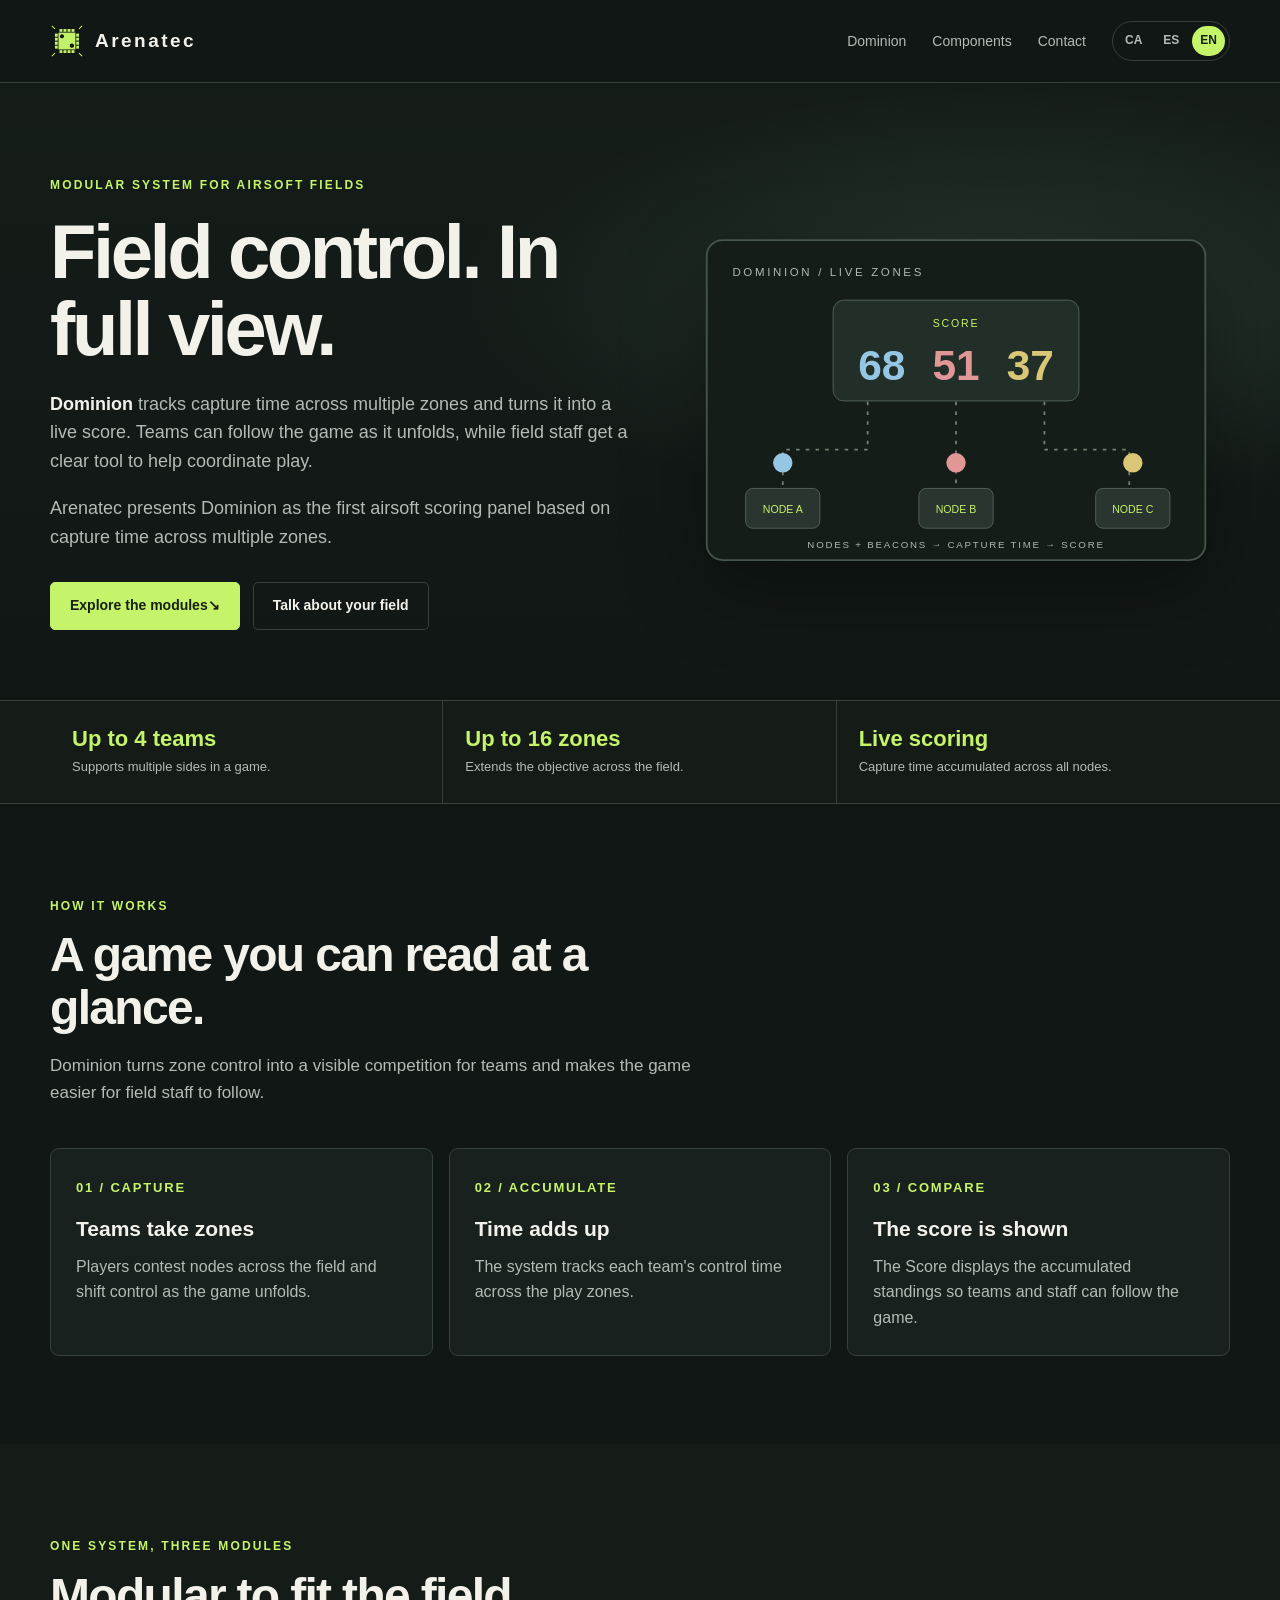
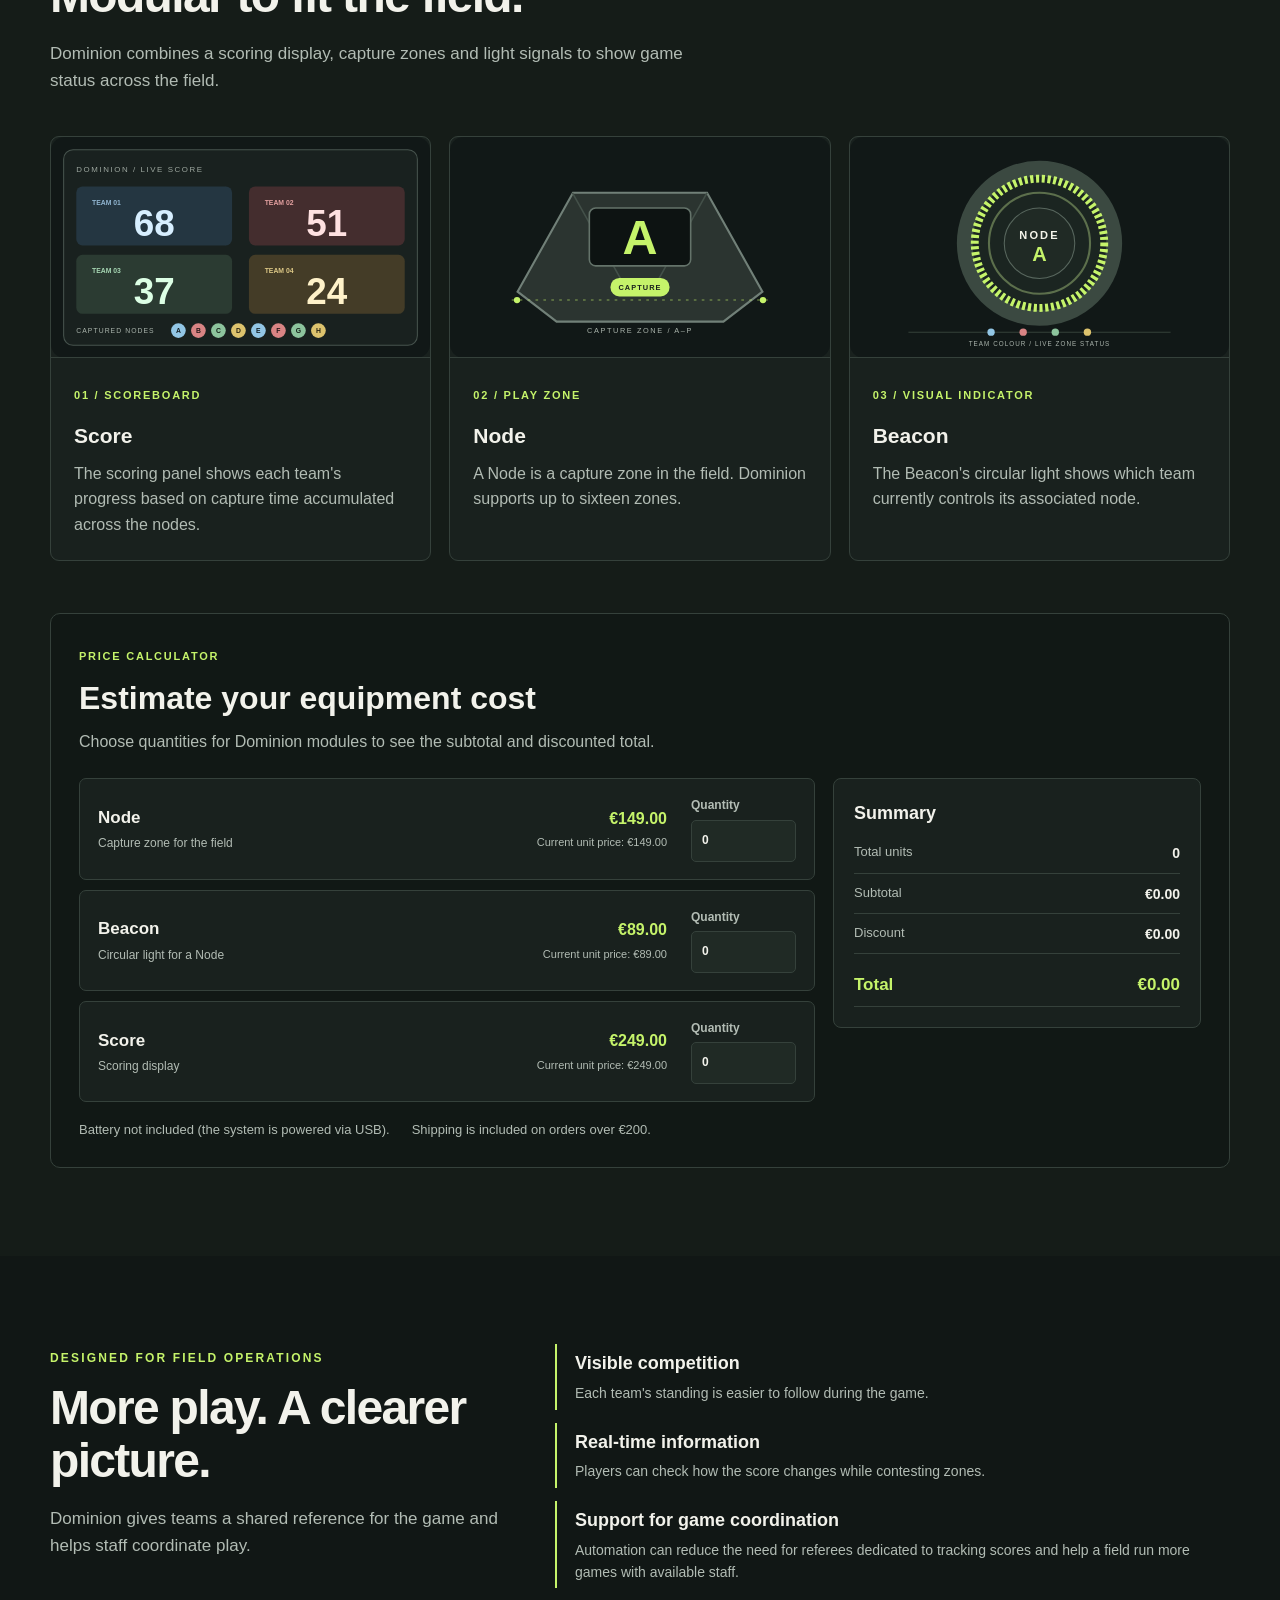
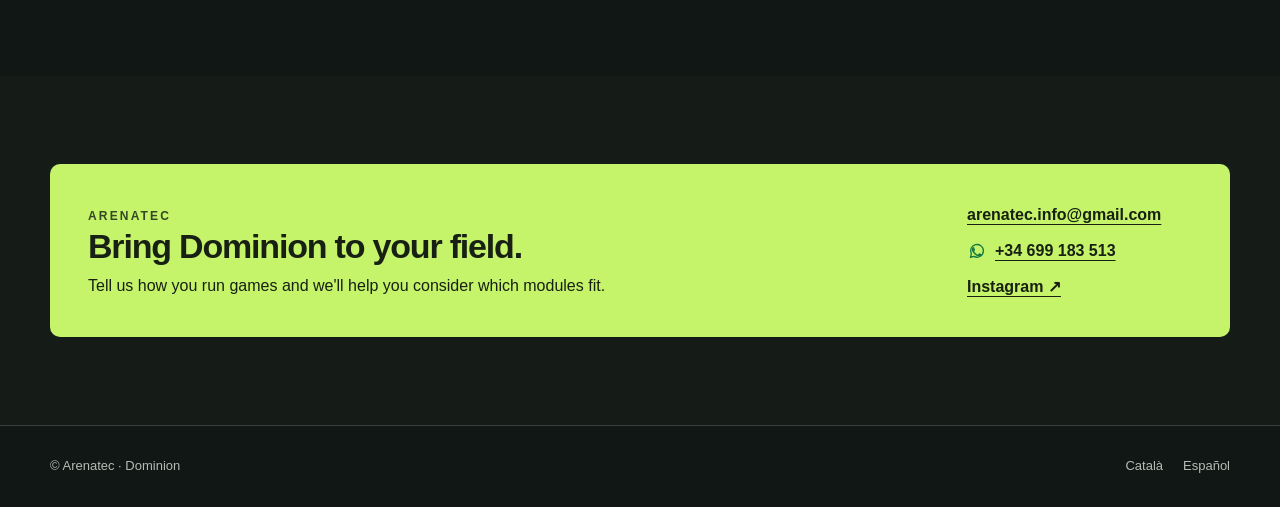
==== index.html @ c454ae2e "." ====
<!doctype html>
<html lang="es">
<head><meta charset="utf-8"><meta name="viewport" content="width=device-width,initial-scale=1"><meta name="description" content="Dominion de Arenatec: puntuación en directo para partidas de airsoft con hasta cuatro equipos y dieciséis zonas de captura."><meta name="theme-color" content="#111715"><title>Dominion — Arenatec | Puntuación para campos de airsoft</title><link rel="stylesheet" href="css/site.css"><script>(() => { const lang = (navigator.language || "es").toLowerCase(); const page = lang.startsWith("ca") ? "index.ca.html" : lang.startsWith("en") ? "index.en.html" : null; if (page) location.replace(page); })();</script><link rel="icon" type="image/png" href="assets/logos/arenatec-icon.png"><script src="js/product-calculator.js" defer></script></head>
<body><a class="skip" href="#main">Saltar al contenido</a>
<header class="site-header"><div class="wrap header-row"><a class="brand" href="index.es.html" aria-label="Arenatec, inicio"><img class="brand-logo" src="assets/logos/arenatec-icon.png" alt=""> Arenatec</a><nav class="nav" aria-label="Navegación principal"><a href="#dominion">Dominion</a><a href="#components">Componentes</a><a href="#contact">Contacto</a><div class="languages" aria-label="Elegir idioma"><a href="index.ca.html" lang="ca">CA</a><a href="index.es.html" aria-current="page" lang="es">ES</a><a href="index.en.html" lang="en">EN</a></div></nav></div></header>
<main id="main">
<section class="hero" id="dominion"><div class="wrap hero-grid"><div><span class="eyebrow">Sistema modular para campos de airsoft</span><h1>El control del campo. A la vista de todos.</h1><p><strong>Dominion</strong> contabiliza el tiempo de captura de varias zonas y lo convierte en una puntuación en directo. Los equipos ven cómo evoluciona la partida mientras el personal del campo dispone de una herramienta clara para coordinarla.</p><p class="body-copy">Arenatec presenta Dominion como el primer panel de puntuación para airsoft basado en el tiempo de captura de distintas zonas.</p><div class="actions"><a class="button primary" href="#components">Descubre los módulos <span aria-hidden="true">↘</span></a><a class="button secondary" href="#contact">Hablemos de tu campo</a></div></div>
<svg class="hero-art" viewBox="0 0 620 430" role="img" aria-labelledby="hero-title hero-desc" xmlns="http://www.w3.org/2000/svg"><title id="hero-title">Esquema de Dominion</title><desc id="hero-desc">Un panel Score conectado a varias zonas de captura Node y a sus indicadores Beacon.</desc><rect x="28" y="34" width="564" height="362" rx="18" fill="#151d19" stroke="#46564c" stroke-width="2"/><text x="57" y="75" fill="#aeb9b0" font-family="Arial" font-size="13" letter-spacing="3">DOMINION / ZONAS EN JUEGO</text><rect x="171" y="102" width="278" height="114" rx="12" fill="#222e28" stroke="#58685d"/><text x="310" y="132" fill="#c5f36a" font-family="Arial" font-size="12" text-anchor="middle" letter-spacing="2">SCORE</text><g font-family="Arial" font-weight="700" text-anchor="middle"><text x="226" y="192" fill="#95c7e5" font-size="48">68</text><text x="310" y="192" fill="#e29797" font-size="48">51</text><text x="394" y="192" fill="#d9c676" font-size="48">37</text></g><g stroke="#72816f" stroke-width="2" stroke-dasharray="4 7" fill="none"><path d="M210 217v54m0 0H114v44M310 217v98m100-98v54m0 0h96v44"/></g><g><rect x="72" y="315" width="84" height="45" rx="8" fill="#29352e" stroke="#57665a"/><text x="114" y="343" fill="#c5f36a" font-family="Arial" font-size="12" text-anchor="middle">NODE A</text><rect x="268" y="315" width="84" height="45" rx="8" fill="#29352e" stroke="#57665a"/><text x="310" y="343" fill="#c5f36a" font-family="Arial" font-size="12" text-anchor="middle">NODE B</text><rect x="468" y="315" width="84" height="45" rx="8" fill="#29352e" stroke="#57665a"/><text x="510" y="343" fill="#c5f36a" font-family="Arial" font-size="12" text-anchor="middle">NODE C</text><circle cx="114" cy="286" r="11" fill="#95c7e5"/><circle cx="310" cy="286" r="11" fill="#e29797"/><circle cx="510" cy="286" r="11" fill="#d9c676"/></g><text x="310" y="382" fill="#aeb9b0" font-family="Arial" font-size="11" text-anchor="middle" letter-spacing="2">NODES + BEACONS → TIEMPO DE CAPTURA → SCORE</text></svg></div></section>
<section class="proof" aria-label="Capacidad del sistema"><div class="wrap proof-grid"><div class="proof-item"><strong>Hasta 4 equipos</strong><span>Admite distintos bandos en una partida.</span></div><div class="proof-item"><strong>Hasta 16 zonas</strong><span>Amplía el objetivo a varios puntos del campo.</span></div><div class="proof-item"><strong>Puntuación en directo</strong><span>Tiempo de captura acumulado entre todos los nodos.</span></div></div></section>
<section class="section"><div class="wrap"><div class="section-heading"><span class="eyebrow">Cómo funciona</span><h2>Una partida que se entiende de un vistazo.</h2><p>Dominion convierte el control de zonas en una competición visible para los equipos y más fácil de seguir para el personal del campo.</p></div><div class="steps"><article class="step"><span class="step-number">01 / CAPTURA</span><h3>Los equipos toman zonas</h3><p>Los jugadores disputan los nodos distribuidos por el campo y alternan su control durante la partida.</p></article><article class="step"><span class="step-number">02 / ACUMULA</span><h3>El tiempo suma</h3><p>El sistema contabiliza el tiempo de control de cada equipo a través de las zonas de juego.</p></article><article class="step"><span class="step-number">03 / COMPARA</span><h3>La puntuación se muestra</h3><p>El Score hace visible la situación acumulada para que equipos y organización sigan el ritmo del juego.</p></article></div></div></section>
<section class="section alt" id="components"><div class="wrap"><div class="section-heading"><span class="eyebrow">Un sistema, tres módulos</span><h2>Modular para adaptarse al campo.</h2><p>Dominion combina una pantalla de puntuación, zonas de captura y señales luminosas para mostrar el estado del juego en el campo.</p></div><div class="modules"><article class="module"><img src="assets/dominion-score.svg" alt="Ilustración conceptual de un marcador Dominion con puntuaciones para cuatro equipos"><div class="module-copy"><span class="tag">01 / Marcador</span><h3>Score</h3><p>El panel de puntuaciones muestra los equipos y su progreso según el tiempo de captura acumulado en los nodos.</p></div></article><article class="module"><img src="assets/dominion-node.svg" alt="Ilustración conceptual de un Node de captura identificado con la letra A"><div class="module-copy"><span class="tag">02 / Zona de juego</span><h3>Node</h3><p>El Node corresponde a una zona capturable del campo. Dominion permite configurar hasta dieciséis zonas.</p></div></article><article class="module"><img src="assets/dominion-beacon.svg" alt="Ilustración conceptual de un Beacon circular iluminado alrededor del node A"><div class="module-copy"><span class="tag">03 / Indicador visual</span><h3>Beacon</h3><p>La luz circular del Beacon indica visualmente qué equipo tiene capturado el node asociado.</p></div></article></div><div class="price-calculator" data-price-calculator data-language="es"><div class="calculator-intro"><span class="tag">Calculadora de precios</span><h3>Calcula el coste de tu equipamiento</h3><p>Elige las cantidades de los módulos Dominion y consulta el subtotal y el total con descuento.</p></div><div class="calculator-layout"><div class="calculator-products"><label class="calculator-product"><span class="calculator-product-name"><strong>Node</strong><small>Zona capturable del campo</small></span><span class="calculator-unit-price"><strong>149,00 €</strong><small>Precio unitario actual: <output data-current-unit-price>149,00 €</output></small></span><span class="calculator-quantity"><span>Cantidad</span><input data-quantity data-unit-price="149" data-minimum-price="110" data-minimum-quantity="16" type="number" min="0" step="1" value="0" inputmode="numeric" aria-label="Cantidad de Node"></span></label><label class="calculator-product"><span class="calculator-product-name"><strong>Beacon</strong><small>Luz circular para el Node</small></span><span class="calculator-unit-price"><strong>89,00 €</strong><small>Precio unitario actual: <output data-current-unit-price>89,00 €</output></small></span><span class="calculator-quantity"><span>Cantidad</span><input data-quantity data-unit-price="89" data-minimum-price="70" data-minimum-quantity="16" type="number" min="0" step="1" value="0" inputmode="numeric" aria-label="Cantidad de Beacon"></span></label><label class="calculator-product"><span class="calculator-product-name"><strong>Score</strong><small>Pantalla de puntuación</small></span><span class="calculator-unit-price"><strong>249,00 €</strong><small>Precio unitario actual: <output data-current-unit-price>249,00 €</output></small></span><span class="calculator-quantity"><span>Cantidad</span><input data-quantity data-unit-price="249" data-minimum-price="210" data-minimum-quantity="4" type="number" min="0" step="1" value="0" inputmode="numeric" aria-label="Cantidad de Score"></span></label></div><aside class="calculator-summary" aria-label="Resumen"><h4>Resumen</h4><dl><div><dt>Unidades totales</dt><dd data-item-count>0</dd></div><div><dt>Subtotal</dt><dd><output data-subtotal>0,00 €</output></dd></div><div><dt>Descuento</dt><dd><output data-discount>0,00 €</output></dd></div><div class="calculator-grand-total"><dt>Total</dt><dd><output data-total aria-live="polite">0,00 €</output></dd></div></dl></aside></div><p class="calculator-purchase-notes"><span>Batería no incluida (el sistema se alimenta por USB).</span><span>Envío incluido en pedidos superiores a 200 €.</span></p><noscript><p class="calculator-nojs">El cálculo automático necesita JavaScript. Los productos y sus precios unitarios siguen disponibles.</p></noscript></div></div></section>
<section class="section"><div class="wrap benefit-grid"><div><span class="eyebrow">Pensado para la operación</span><h2>Más juego. Una lectura más clara.</h2><p class="body-copy">Dominion ofrece a los equipos una referencia compartida de la partida y ayuda al personal a coordinar los momentos de juego.</p></div><div class="benefits"><div class="benefit"><strong>Competición visible</strong><span>La situación de cada equipo es más fácil de seguir durante la partida.</span></div><div class="benefit"><strong>Información en tiempo real</strong><span>Los jugadores pueden consultar cómo evoluciona la puntuación mientras disputan las zonas.</span></div><div class="benefit"><strong>Apoyo para coordinar el juego</strong><span>La automatización puede reducir la necesidad de árbitros dedicados a controlar la puntuación y ayudar al campo a organizar más partidas con el personal disponible.</span></div></div></div></section>
<section class="section alt" id="contact"><div class="wrap"><div class="contact-panel"><div><span class="eyebrow" style="color:#334823">Arenatec</span><h2>Lleva Dominion a tu campo.</h2><p>Cuéntanos cómo organizas las partidas y te ayudaremos a valorar qué módulos necesitas.</p></div><div class="contact-links"><a href="mailto:arenatec.info@gmail.com">arenatec.info@gmail.com</a><a class="whatsapp-link" href="https://wa.me/34699183513" target="_blank" rel="noopener noreferrer" aria-label="Abrir conversación de WhatsApp con Arenatec, +34 699 183 513"><svg class="whatsapp-icon" viewBox="0 0 32 32" aria-hidden="true" focusable="false"><path d="M26.2 15.7a10.2 10.2 0 0 1-15.1 8.9L5.5 26l1.5-5.4a10.2 10.2 0 1 1 19.2-4.9Z" fill="none" stroke="currentColor" stroke-width="2.1" stroke-linejoin="round"/><path d="M12.1 10.4c-.4-.5-.7-.5-1-.5h-.8c-.3 0-.8.1-1.1.5-.4.4-1.4 1.4-1.4 3.4s1.4 4 1.6 4.3c.2.3 2.7 4.4 6.7 6 3.3 1.3 4 .9 4.7.9.7-.1 2.3-.9 2.6-1.8.3-.9.3-1.7.2-1.8-.1-.2-.4-.3-.8-.5l-2.6-1.2c-.4-.2-.7-.3-1 .2-.3.4-1 1.2-1.3 1.4-.2.3-.5.3-.9.1-.4-.2-1.7-.6-3.2-2a12.3 12.3 0 0 1-2.2-2.7c-.2-.4 0-.7.2-.9l.6-.7c.2-.2.3-.4.4-.7.1-.3 0-.5-.1-.7l-1.2-2.8Z" fill="currentColor"/></svg>+34 699 183 513</a><a href="https://www.instagram.com/arenatec.info/" target="_blank" rel="noopener noreferrer">Instagram ↗</a></div></div></div></section>
</main><footer class="site-footer"><div class="wrap footer-row"><span>© Arenatec · Dominion</span><div class="footer-links"><a href="index.ca.html" lang="ca">Català</a><a href="index.en.html" lang="en">English</a></div></div></footer></body></html>
---- css/site.css ----
:root{color-scheme:dark;--bg:#111715;--panel:#19211e;--panel-2:#202a25;--ink:#f2f2eb;--muted:#b2bcb4;--line:#35413b;--accent:#c5f36a;--accent-ink:#172012;--max:1180px;font-family:Arial,Helvetica,sans-serif}*{box-sizing:border-box}html{scroll-behavior:smooth}body{margin:0;background:var(--bg);color:var(--ink);line-height:1.6}a{color:inherit}a:focus-visible,button:focus-visible{outline:3px solid var(--accent);outline-offset:4px}.wrap{width:min(var(--max),calc(100% - 48px));margin-inline:auto}.skip{position:absolute;top:-100px;left:16px;background:var(--accent);color:var(--accent-ink);padding:12px 18px;z-index:4}.skip:focus{top:12px}.site-header{border-bottom:1px solid var(--line);background:#111715}.header-row{min-height:82px;display:flex;align-items:center;justify-content:space-between;gap:24px}.brand{display:inline-flex;gap:11px;align-items:center;text-decoration:none;font-size:19px;font-weight:800;letter-spacing:.13em}.brand-mark{width:30px;height:30px;border:2px solid var(--accent);border-radius:9px;display:grid;place-items:center;color:var(--accent);font-size:14px;letter-spacing:0}.nav{display:flex;align-items:center;gap:26px}.nav>a{text-decoration:none;color:var(--muted);font-size:14px}.nav>a:hover,.nav>a[aria-current=page]{color:var(--ink)}.languages{display:flex;gap:5px;padding:4px;border:1px solid var(--line);border-radius:999px}.languages a{text-decoration:none;color:var(--muted);font-size:12px;font-weight:700;padding:5px 8px;border-radius:99px}.languages a[aria-current=page]{background:var(--accent);color:var(--accent-ink)}.hero{padding:88px 0 70px;background:radial-gradient(ellipse at 78% 35%,#27372e 0,transparent 38%),linear-gradient(180deg,#141c18,#111715)}.hero-grid{display:grid;grid-template-columns:1.03fr .97fr;align-items:center;gap:50px}.eyebrow{color:var(--accent);font-size:12px;letter-spacing:.18em;text-transform:uppercase;font-weight:700}.hero h1{font-size:clamp(45px,6.5vw,76px);line-height:1.02;letter-spacing:-.045em;margin:16px 0 22px;max-width:720px}.hero p{font-size:18px;color:var(--muted);max-width:620px}.hero strong{color:var(--ink)}.actions{display:flex;flex-wrap:wrap;gap:13px;margin-top:30px}.button{display:inline-flex;align-items:center;justify-content:center;min-height:48px;padding:0 19px;border-radius:5px;text-decoration:none;font-size:14px;font-weight:700;border:1px solid var(--line)}.button.primary{background:var(--accent);border-color:var(--accent);color:var(--accent-ink)}.button.secondary{color:var(--ink)}.hero-art{width:100%;height:auto;filter:drop-shadow(0 24px 40px #0005)}.proof{border-top:1px solid var(--line);border-bottom:1px solid var(--line);background:#151c18}.proof-grid{display:grid;grid-template-columns:repeat(3,1fr)}.proof-item{padding:25px 22px;border-right:1px solid var(--line)}.proof-item:last-child{border:0}.proof-item strong{display:block;color:var(--accent);font-size:22px;line-height:1.2}.proof-item span{display:block;color:var(--muted);font-size:13px;margin-top:5px}.section{padding:88px 0}.section.alt{background:#151c18}.section-heading{max-width:680px;margin-bottom:42px}.section h2{font-size:clamp(32px,4vw,48px);letter-spacing:-.035em;line-height:1.1;margin:12px 0 14px}.section-heading p,.body-copy{color:var(--muted);font-size:17px}.steps{display:grid;grid-template-columns:repeat(3,1fr);gap:16px}.step,.module,.contact-card{border:1px solid var(--line);border-radius:9px;background:var(--panel);padding:25px}.step-number{font-size:13px;color:var(--accent);letter-spacing:.14em;font-weight:700}.step h3,.module h3{margin:12px 0 8px;font-size:21px}.step p,.module p{color:var(--muted);margin:0}.modules{display:grid;grid-template-columns:repeat(3,1fr);gap:18px}.module{padding:0;overflow:hidden}.module img{display:block;width:100%;height:auto;aspect-ratio:12/7;object-fit:cover;border-bottom:1px solid var(--line)}.module-copy{padding:23px}.tag{font-size:11px;color:var(--accent);letter-spacing:.16em;text-transform:uppercase;font-weight:700}.benefit-grid{display:grid;grid-template-columns:.8fr 1.2fr;gap:55px;align-items:start}.benefits{display:grid;gap:13px}.benefit{border-left:2px solid var(--accent);padding:5px 0 5px 18px}.benefit strong{display:block;font-size:18px}.benefit span{display:block;color:var(--muted);font-size:14px;margin-top:4px}.contact-panel{display:flex;align-items:center;justify-content:space-between;gap:36px;padding:38px;border-radius:10px;background:var(--accent);color:var(--accent-ink)}.contact-panel h2{font-size:34px;margin:0 0 8px}.contact-panel p{margin:0;max-width:620px}.contact-links{display:grid;gap:10px;min-width:225px}.contact-links a{font-weight:700;text-decoration-thickness:1px;text-underline-offset:4px}.site-footer{padding:30px 0;border-top:1px solid var(--line);color:var(--muted);font-size:13px}.footer-row{display:flex;justify-content:space-between;align-items:center;gap:20px}.footer-links{display:flex;gap:20px}.footer-links a{text-decoration:none}
@media(max-width:850px){.hero-grid,.benefit-grid{grid-template-columns:1fr}.hero{padding:64px 0}.hero-art{max-width:650px;margin:auto}.steps,.modules{grid-template-columns:1fr 1fr}.contact-panel{align-items:flex-start;flex-direction:column}.contact-links{min-width:0}}@media(max-width:620px){.wrap{width:min(100% - 32px,var(--max))}.header-row{align-items:flex-start;flex-direction:column;padding:16px 0}.nav{width:100%;justify-content:space-between;gap:10px;flex-wrap:wrap}.nav>a{font-size:12px}.languages{margin-left:auto}.hero{padding:52px 0 48px}.hero p{font-size:16px}.proof-grid{grid-template-columns:1fr}.proof-item{border-right:0;border-bottom:1px solid var(--line);padding:17px 0}.proof-item:last-child{border-bottom:0}.section{padding:62px 0}.steps,.modules{grid-template-columns:1fr}.contact-panel{padding:25px}.contact-panel h2{font-size:29px}.footer-row{align-items:flex-start;flex-direction:column}}

.site-header{position:sticky;top:0;z-index:20}.section[id],#dominion,#components,#contact{scroll-margin-top:100px}@media(max-width:620px){.section[id],#dominion,#components,#contact{scroll-margin-top:145px}}
.brand-logo{width:34px;height:34px;object-fit:contain;flex:none}

.price-calculator{margin-top:52px;padding:28px;border:1px solid var(--line);border-radius:10px;background:#111815}.calculator-intro{max-width:760px}.calculator-intro h3{font-size:clamp(24px,3vw,32px);line-height:1.15;margin:12px 0}.calculator-intro p{color:var(--muted);margin:0}.calculator-layout{display:grid;grid-template-columns:minmax(0,1.5fr) minmax(250px,.75fr);gap:18px;margin-top:24px}.calculator-products{display:grid;gap:10px}.calculator-product{display:grid;grid-template-columns:minmax(0,1fr) auto auto;align-items:center;gap:24px;padding:17px 18px;border:1px solid var(--line);border-radius:7px;background:var(--panel)}.calculator-product-name{display:grid;gap:3px}.calculator-product-name strong{font-size:17px}.calculator-product-name small{color:var(--muted);font-size:12px}.calculator-unit-price{display:grid;gap:3px;text-align:right;color:var(--accent);font-size:16px;font-weight:800;white-space:nowrap}.calculator-unit-price small{color:var(--muted);font-size:11px;font-weight:400}.calculator-quantity{display:grid;gap:4px;color:var(--muted);font-size:12px;font-weight:700}.calculator-quantity input{width:105px;min-height:42px;padding:8px 10px;border:1px solid var(--line);border-radius:5px;background:var(--panel-2);color:var(--ink);font:inherit}.calculator-quantity input:focus-visible{outline:3px solid var(--accent);outline-offset:3px}.calculator-summary{align-self:start;padding:20px;border:1px solid var(--line);border-radius:8px;background:var(--panel)}.calculator-summary h4{margin:0 0 14px;font-size:18px}.calculator-summary dl{display:grid;gap:9px;margin:0}.calculator-summary dl>div{display:flex;justify-content:space-between;gap:16px;padding-bottom:8px;border-bottom:1px solid var(--line)}.calculator-summary dt{color:var(--muted);font-size:13px}.calculator-summary dd{margin:0;text-align:right;font-size:14px;font-weight:700}.calculator-grand-total{padding-top:8px}.calculator-grand-total dt,.calculator-grand-total dd{color:var(--accent);font-size:17px;font-weight:800}.calculator-discount-note,.calculator-nojs{color:var(--muted);font-size:13px;line-height:1.5}.calculator-discount-note{margin:15px 0 0}.calculator-nojs{margin:16px 0 0}@media(max-width:850px){.calculator-layout{grid-template-columns:1fr}}@media(max-width:620px){.price-calculator{padding:18px 14px;margin-top:38px}.calculator-product{grid-template-columns:minmax(0,1fr) auto;gap:12px;padding:14px}.calculator-quantity{grid-column:1/-1;grid-template-columns:auto 1fr;align-items:center}.calculator-quantity input{justify-self:end}}

.contact-links .whatsapp-link{display:inline-flex;align-items:center;gap:8px;width:max-content}.whatsapp-icon{width:20px;height:20px;flex:none;color:#137b43}

.calculator-purchase-notes{display:flex;flex-wrap:wrap;gap:8px 22px;margin:18px 0 0;color:var(--muted);font-size:13px;line-height:1.5}
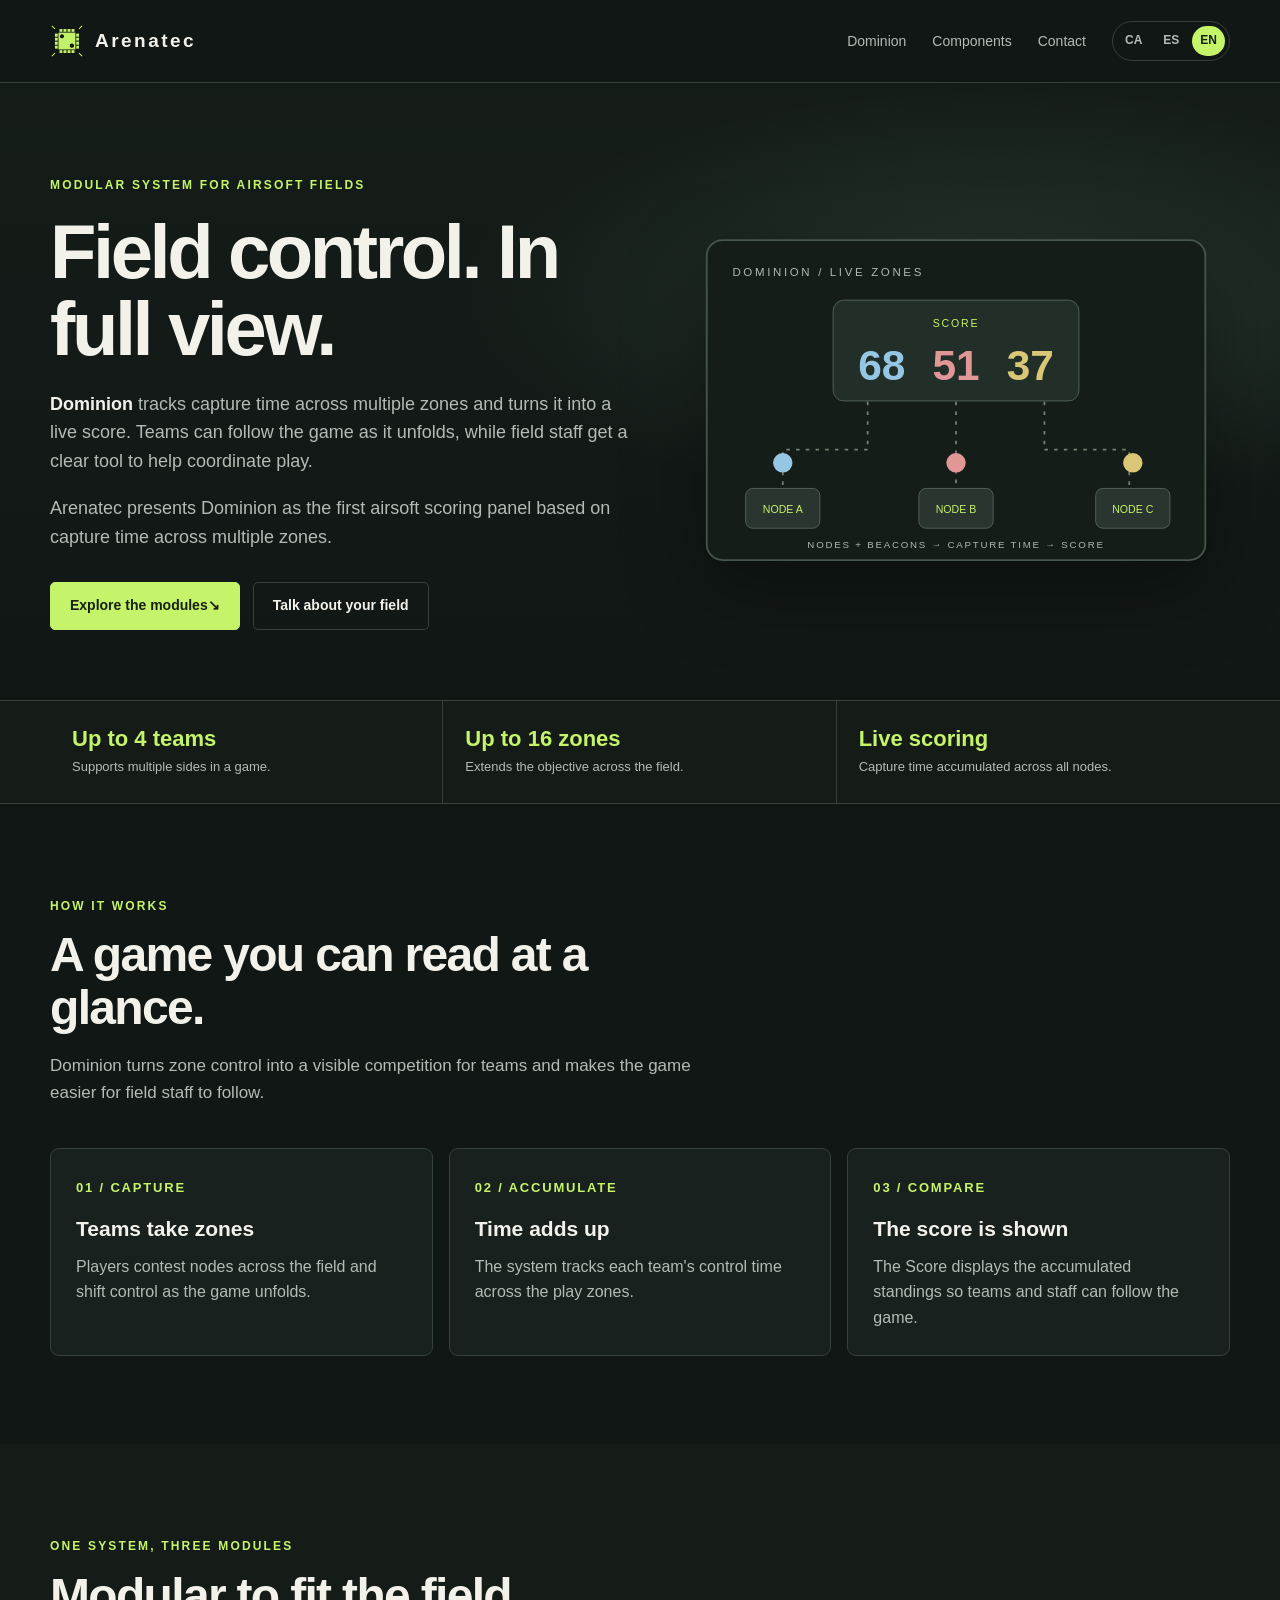
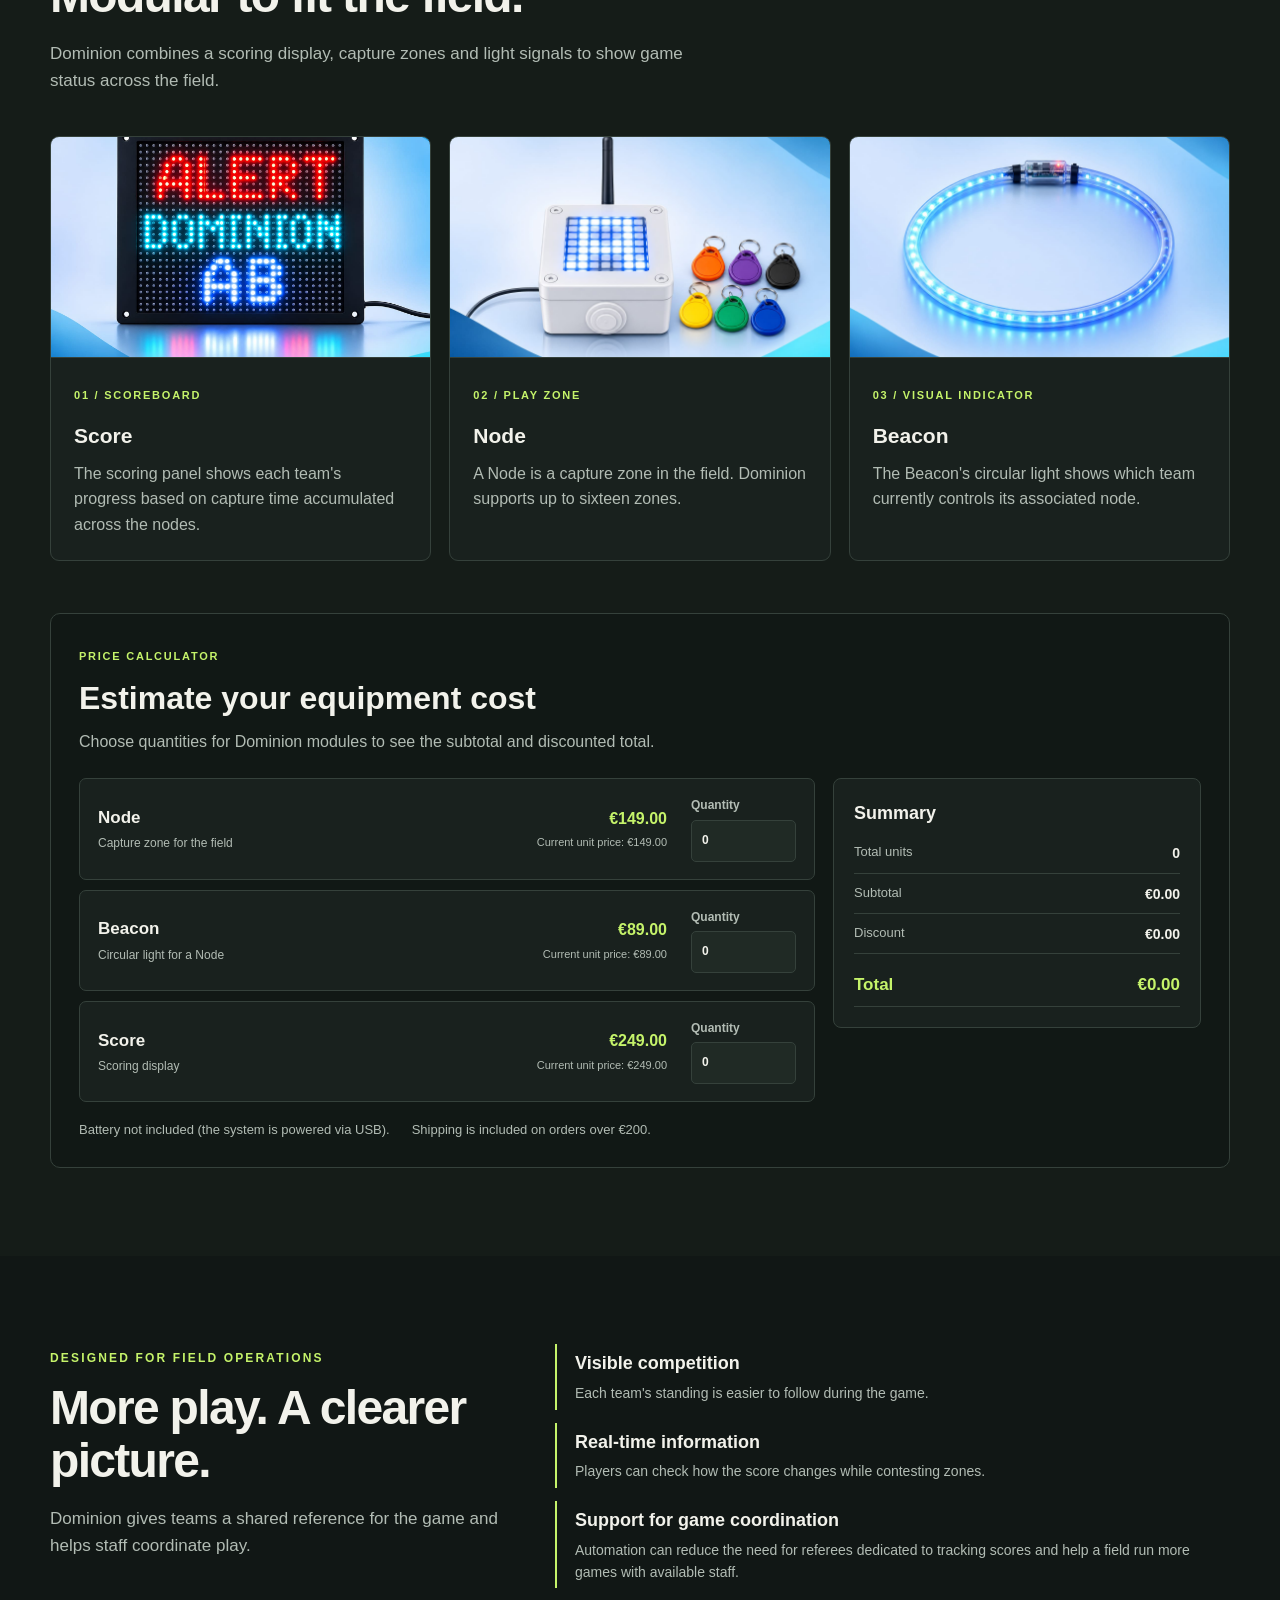
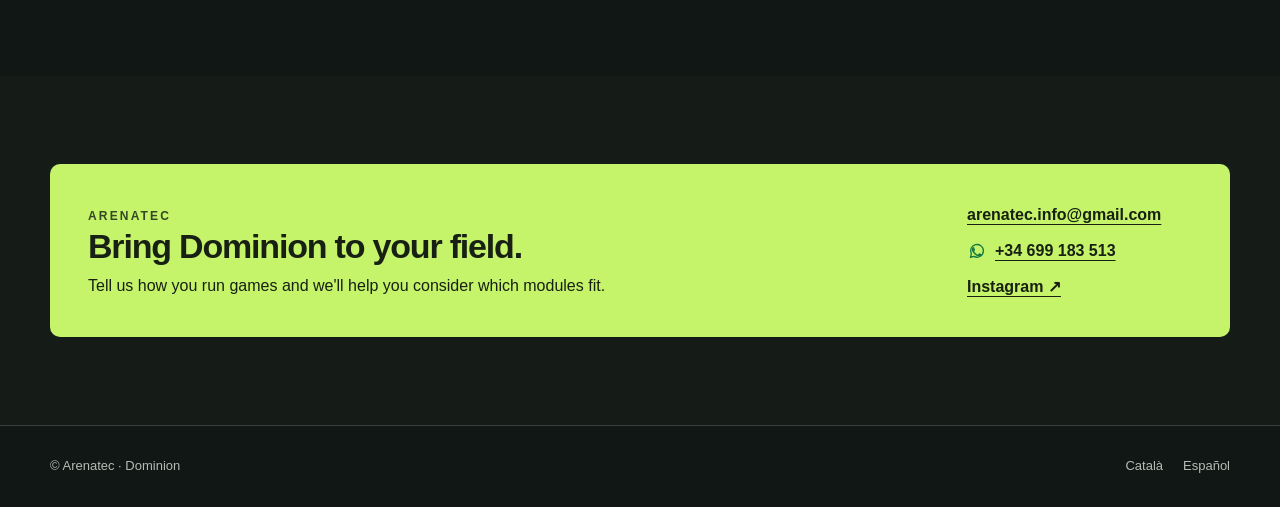
==== commit d44b7f9c: "img" ====
--- a/index.html
+++ b/index.html
@@ -8,7 +8,7 @@
 <svg class="hero-art" viewBox="0 0 620 430" role="img" aria-labelledby="hero-title hero-desc" xmlns="http://www.w3.org/2000/svg"><title id="hero-title">Esquema de Dominion</title><desc id="hero-desc">Un panel Score conectado a varias zonas de captura Node y a sus indicadores Beacon.</desc><rect x="28" y="34" width="564" height="362" rx="18" fill="#151d19" stroke="#46564c" stroke-width="2"/><text x="57" y="75" fill="#aeb9b0" font-family="Arial" font-size="13" letter-spacing="3">DOMINION / ZONAS EN JUEGO</text><rect x="171" y="102" width="278" height="114" rx="12" fill="#222e28" stroke="#58685d"/><text x="310" y="132" fill="#c5f36a" font-family="Arial" font-size="12" text-anchor="middle" letter-spacing="2">SCORE</text><g font-family="Arial" font-weight="700" text-anchor="middle"><text x="226" y="192" fill="#95c7e5" font-size="48">68</text><text x="310" y="192" fill="#e29797" font-size="48">51</text><text x="394" y="192" fill="#d9c676" font-size="48">37</text></g><g stroke="#72816f" stroke-width="2" stroke-dasharray="4 7" fill="none"><path d="M210 217v54m0 0H114v44M310 217v98m100-98v54m0 0h96v44"/></g><g><rect x="72" y="315" width="84" height="45" rx="8" fill="#29352e" stroke="#57665a"/><text x="114" y="343" fill="#c5f36a" font-family="Arial" font-size="12" text-anchor="middle">NODE A</text><rect x="268" y="315" width="84" height="45" rx="8" fill="#29352e" stroke="#57665a"/><text x="310" y="343" fill="#c5f36a" font-family="Arial" font-size="12" text-anchor="middle">NODE B</text><rect x="468" y="315" width="84" height="45" rx="8" fill="#29352e" stroke="#57665a"/><text x="510" y="343" fill="#c5f36a" font-family="Arial" font-size="12" text-anchor="middle">NODE C</text><circle cx="114" cy="286" r="11" fill="#95c7e5"/><circle cx="310" cy="286" r="11" fill="#e29797"/><circle cx="510" cy="286" r="11" fill="#d9c676"/></g><text x="310" y="382" fill="#aeb9b0" font-family="Arial" font-size="11" text-anchor="middle" letter-spacing="2">NODES + BEACONS → TIEMPO DE CAPTURA → SCORE</text></svg></div></section>
 <section class="proof" aria-label="Capacidad del sistema"><div class="wrap proof-grid"><div class="proof-item"><strong>Hasta 4 equipos</strong><span>Admite distintos bandos en una partida.</span></div><div class="proof-item"><strong>Hasta 16 zonas</strong><span>Amplía el objetivo a varios puntos del campo.</span></div><div class="proof-item"><strong>Puntuación en directo</strong><span>Tiempo de captura acumulado entre todos los nodos.</span></div></div></section>
 <section class="section"><div class="wrap"><div class="section-heading"><span class="eyebrow">Cómo funciona</span><h2>Una partida que se entiende de un vistazo.</h2><p>Dominion convierte el control de zonas en una competición visible para los equipos y más fácil de seguir para el personal del campo.</p></div><div class="steps"><article class="step"><span class="step-number">01 / CAPTURA</span><h3>Los equipos toman zonas</h3><p>Los jugadores disputan los nodos distribuidos por el campo y alternan su control durante la partida.</p></article><article class="step"><span class="step-number">02 / ACUMULA</span><h3>El tiempo suma</h3><p>El sistema contabiliza el tiempo de control de cada equipo a través de las zonas de juego.</p></article><article class="step"><span class="step-number">03 / COMPARA</span><h3>La puntuación se muestra</h3><p>El Score hace visible la situación acumulada para que equipos y organización sigan el ritmo del juego.</p></article></div></div></section>
-<section class="section alt" id="components"><div class="wrap"><div class="section-heading"><span class="eyebrow">Un sistema, tres módulos</span><h2>Modular para adaptarse al campo.</h2><p>Dominion combina una pantalla de puntuación, zonas de captura y señales luminosas para mostrar el estado del juego en el campo.</p></div><div class="modules"><article class="module"><img src="assets/dominion-score.svg" alt="Ilustración conceptual de un marcador Dominion con puntuaciones para cuatro equipos"><div class="module-copy"><span class="tag">01 / Marcador</span><h3>Score</h3><p>El panel de puntuaciones muestra los equipos y su progreso según el tiempo de captura acumulado en los nodos.</p></div></article><article class="module"><img src="assets/dominion-node.svg" alt="Ilustración conceptual de un Node de captura identificado con la letra A"><div class="module-copy"><span class="tag">02 / Zona de juego</span><h3>Node</h3><p>El Node corresponde a una zona capturable del campo. Dominion permite configurar hasta dieciséis zonas.</p></div></article><article class="module"><img src="assets/dominion-beacon.svg" alt="Ilustración conceptual de un Beacon circular iluminado alrededor del node A"><div class="module-copy"><span class="tag">03 / Indicador visual</span><h3>Beacon</h3><p>La luz circular del Beacon indica visualmente qué equipo tiene capturado el node asociado.</p></div></article></div><div class="price-calculator" data-price-calculator data-language="es"><div class="calculator-intro"><span class="tag">Calculadora de precios</span><h3>Calcula el coste de tu equipamiento</h3><p>Elige las cantidades de los módulos Dominion y consulta el subtotal y el total con descuento.</p></div><div class="calculator-layout"><div class="calculator-products"><label class="calculator-product"><span class="calculator-product-name"><strong>Node</strong><small>Zona capturable del campo</small></span><span class="calculator-unit-price"><strong>149,00 €</strong><small>Precio unitario actual: <output data-current-unit-price>149,00 €</output></small></span><span class="calculator-quantity"><span>Cantidad</span><input data-quantity data-unit-price="149" data-minimum-price="110" data-minimum-quantity="16" type="number" min="0" step="1" value="0" inputmode="numeric" aria-label="Cantidad de Node"></span></label><label class="calculator-product"><span class="calculator-product-name"><strong>Beacon</strong><small>Luz circular para el Node</small></span><span class="calculator-unit-price"><strong>89,00 €</strong><small>Precio unitario actual: <output data-current-unit-price>89,00 €</output></small></span><span class="calculator-quantity"><span>Cantidad</span><input data-quantity data-unit-price="89" data-minimum-price="70" data-minimum-quantity="16" type="number" min="0" step="1" value="0" inputmode="numeric" aria-label="Cantidad de Beacon"></span></label><label class="calculator-product"><span class="calculator-product-name"><strong>Score</strong><small>Pantalla de puntuación</small></span><span class="calculator-unit-price"><strong>249,00 €</strong><small>Precio unitario actual: <output data-current-unit-price>249,00 €</output></small></span><span class="calculator-quantity"><span>Cantidad</span><input data-quantity data-unit-price="249" data-minimum-price="210" data-minimum-quantity="4" type="number" min="0" step="1" value="0" inputmode="numeric" aria-label="Cantidad de Score"></span></label></div><aside class="calculator-summary" aria-label="Resumen"><h4>Resumen</h4><dl><div><dt>Unidades totales</dt><dd data-item-count>0</dd></div><div><dt>Subtotal</dt><dd><output data-subtotal>0,00 €</output></dd></div><div><dt>Descuento</dt><dd><output data-discount>0,00 €</output></dd></div><div class="calculator-grand-total"><dt>Total</dt><dd><output data-total aria-live="polite">0,00 €</output></dd></div></dl></aside></div><p class="calculator-purchase-notes"><span>Batería no incluida (el sistema se alimenta por USB).</span><span>Envío incluido en pedidos superiores a 200 €.</span></p><noscript><p class="calculator-nojs">El cálculo automático necesita JavaScript. Los productos y sus precios unitarios siguen disponibles.</p></noscript></div></div></section>
+<section class="section alt" id="components"><div class="wrap"><div class="section-heading"><span class="eyebrow">Un sistema, tres módulos</span><h2>Modular para adaptarse al campo.</h2><p>Dominion combina una pantalla de puntuación, zonas de captura y señales luminosas para mostrar el estado del juego en el campo.</p></div><div class="modules"><article class="module"><img src="assets/img/Score_1.jpeg" alt="Fotografía real del panel de puntuaciones Dominion Score"><div class="module-copy"><span class="tag">01 / Marcador</span><h3>Score</h3><p>El panel de puntuaciones muestra los equipos y su progreso según el tiempo de captura acumulado en los nodos.</p></div></article><article class="module"><img src="assets/img/Node_1.jpeg" alt="Fotografía real del Node de captura Dominion"><div class="module-copy"><span class="tag">02 / Zona de juego</span><h3>Node</h3><p>El Node corresponde a una zona capturable del campo. Dominion permite configurar hasta dieciséis zonas.</p></div></article><article class="module"><img src="assets/img/Beacon_1.jpeg" alt="Fotografía real del Beacon circular iluminado de Dominion"><div class="module-copy"><span class="tag">03 / Indicador visual</span><h3>Beacon</h3><p>La luz circular del Beacon indica visualmente qué equipo tiene capturado el node asociado.</p></div></article></div><div class="price-calculator" data-price-calculator data-language="es"><div class="calculator-intro"><span class="tag">Calculadora de precios</span><h3>Calcula el coste de tu equipamiento</h3><p>Elige las cantidades de los módulos Dominion y consulta el subtotal y el total con descuento.</p></div><div class="calculator-layout"><div class="calculator-products"><label class="calculator-product"><span class="calculator-product-name"><strong>Node</strong><small>Zona capturable del campo</small></span><span class="calculator-unit-price"><strong>149,00 €</strong><small>Precio unitario actual: <output data-current-unit-price>149,00 €</output></small></span><span class="calculator-quantity"><span>Cantidad</span><input data-quantity data-unit-price="149" data-minimum-price="110" data-minimum-quantity="16" type="number" min="0" step="1" value="0" inputmode="numeric" aria-label="Cantidad de Node"></span></label><label class="calculator-product"><span class="calculator-product-name"><strong>Beacon</strong><small>Luz circular para el Node</small></span><span class="calculator-unit-price"><strong>89,00 €</strong><small>Precio unitario actual: <output data-current-unit-price>89,00 €</output></small></span><span class="calculator-quantity"><span>Cantidad</span><input data-quantity data-unit-price="89" data-minimum-price="70" data-minimum-quantity="16" type="number" min="0" step="1" value="0" inputmode="numeric" aria-label="Cantidad de Beacon"></span></label><label class="calculator-product"><span class="calculator-product-name"><strong>Score</strong><small>Pantalla de puntuación</small></span><span class="calculator-unit-price"><strong>249,00 €</strong><small>Precio unitario actual: <output data-current-unit-price>249,00 €</output></small></span><span class="calculator-quantity"><span>Cantidad</span><input data-quantity data-unit-price="249" data-minimum-price="210" data-minimum-quantity="4" type="number" min="0" step="1" value="0" inputmode="numeric" aria-label="Cantidad de Score"></span></label></div><aside class="calculator-summary" aria-label="Resumen"><h4>Resumen</h4><dl><div><dt>Unidades totales</dt><dd data-item-count>0</dd></div><div><dt>Subtotal</dt><dd><output data-subtotal>0,00 €</output></dd></div><div><dt>Descuento</dt><dd><output data-discount>0,00 €</output></dd></div><div class="calculator-grand-total"><dt>Total</dt><dd><output data-total aria-live="polite">0,00 €</output></dd></div></dl></aside></div><p class="calculator-purchase-notes"><span>Batería no incluida (el sistema se alimenta por USB).</span><span>Envío incluido en pedidos superiores a 200 €.</span></p><noscript><p class="calculator-nojs">El cálculo automático necesita JavaScript. Los productos y sus precios unitarios siguen disponibles.</p></noscript></div></div></section>
 <section class="section"><div class="wrap benefit-grid"><div><span class="eyebrow">Pensado para la operación</span><h2>Más juego. Una lectura más clara.</h2><p class="body-copy">Dominion ofrece a los equipos una referencia compartida de la partida y ayuda al personal a coordinar los momentos de juego.</p></div><div class="benefits"><div class="benefit"><strong>Competición visible</strong><span>La situación de cada equipo es más fácil de seguir durante la partida.</span></div><div class="benefit"><strong>Información en tiempo real</strong><span>Los jugadores pueden consultar cómo evoluciona la puntuación mientras disputan las zonas.</span></div><div class="benefit"><strong>Apoyo para coordinar el juego</strong><span>La automatización puede reducir la necesidad de árbitros dedicados a controlar la puntuación y ayudar al campo a organizar más partidas con el personal disponible.</span></div></div></div></section>
 <section class="section alt" id="contact"><div class="wrap"><div class="contact-panel"><div><span class="eyebrow" style="color:#334823">Arenatec</span><h2>Lleva Dominion a tu campo.</h2><p>Cuéntanos cómo organizas las partidas y te ayudaremos a valorar qué módulos necesitas.</p></div><div class="contact-links"><a href="mailto:arenatec.info@gmail.com">arenatec.info@gmail.com</a><a class="whatsapp-link" href="https://wa.me/34699183513" target="_blank" rel="noopener noreferrer" aria-label="Abrir conversación de WhatsApp con Arenatec, +34 699 183 513"><svg class="whatsapp-icon" viewBox="0 0 32 32" aria-hidden="true" focusable="false"><path d="M26.2 15.7a10.2 10.2 0 0 1-15.1 8.9L5.5 26l1.5-5.4a10.2 10.2 0 1 1 19.2-4.9Z" fill="none" stroke="currentColor" stroke-width="2.1" stroke-linejoin="round"/><path d="M12.1 10.4c-.4-.5-.7-.5-1-.5h-.8c-.3 0-.8.1-1.1.5-.4.4-1.4 1.4-1.4 3.4s1.4 4 1.6 4.3c.2.3 2.7 4.4 6.7 6 3.3 1.3 4 .9 4.7.9.7-.1 2.3-.9 2.6-1.8.3-.9.3-1.7.2-1.8-.1-.2-.4-.3-.8-.5l-2.6-1.2c-.4-.2-.7-.3-1 .2-.3.4-1 1.2-1.3 1.4-.2.3-.5.3-.9.1-.4-.2-1.7-.6-3.2-2a12.3 12.3 0 0 1-2.2-2.7c-.2-.4 0-.7.2-.9l.6-.7c.2-.2.3-.4.4-.7.1-.3 0-.5-.1-.7l-1.2-2.8Z" fill="currentColor"/></svg>+34 699 183 513</a><a href="https://www.instagram.com/arenatec.info/" target="_blank" rel="noopener noreferrer">Instagram ↗</a></div></div></div></section>
 </main><footer class="site-footer"><div class="wrap footer-row"><span>© Arenatec · Dominion</span><div class="footer-links"><a href="index.ca.html" lang="ca">Català</a><a href="index.en.html" lang="en">English</a></div></div></footer></body></html>
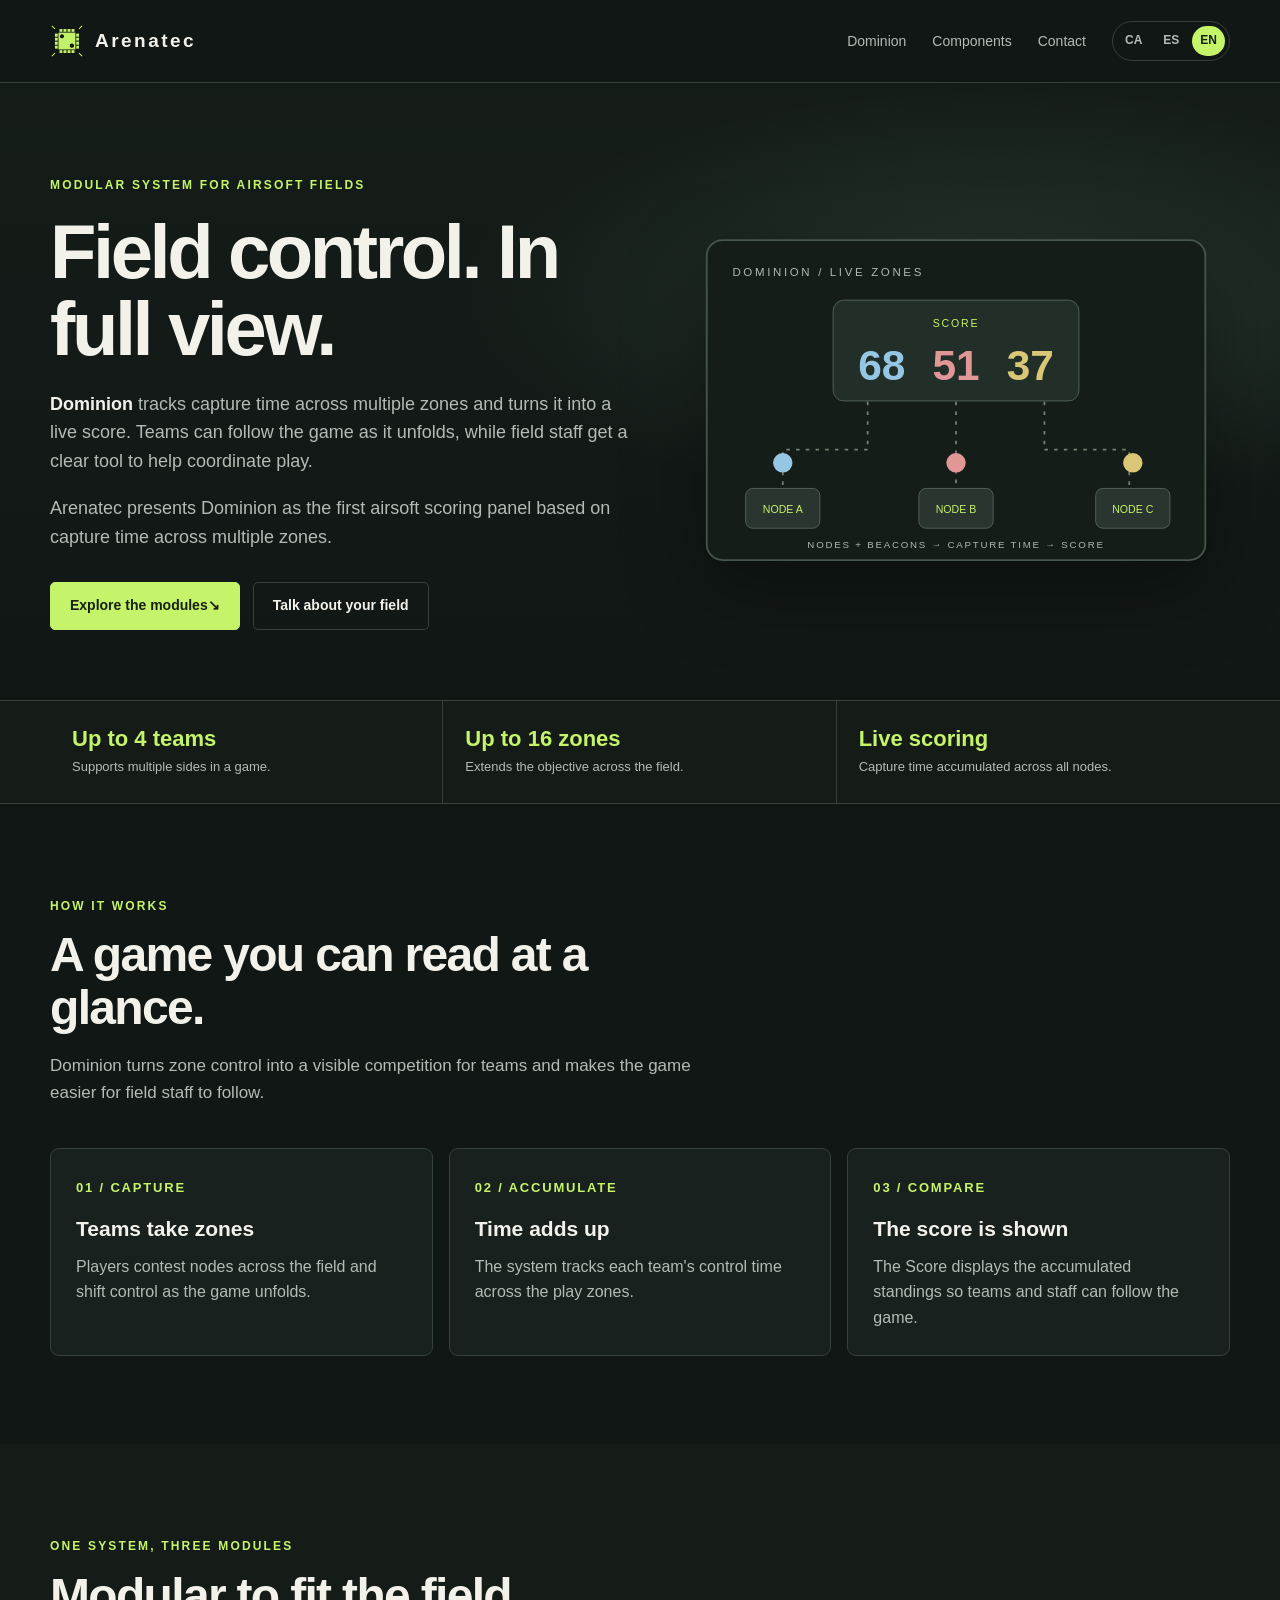
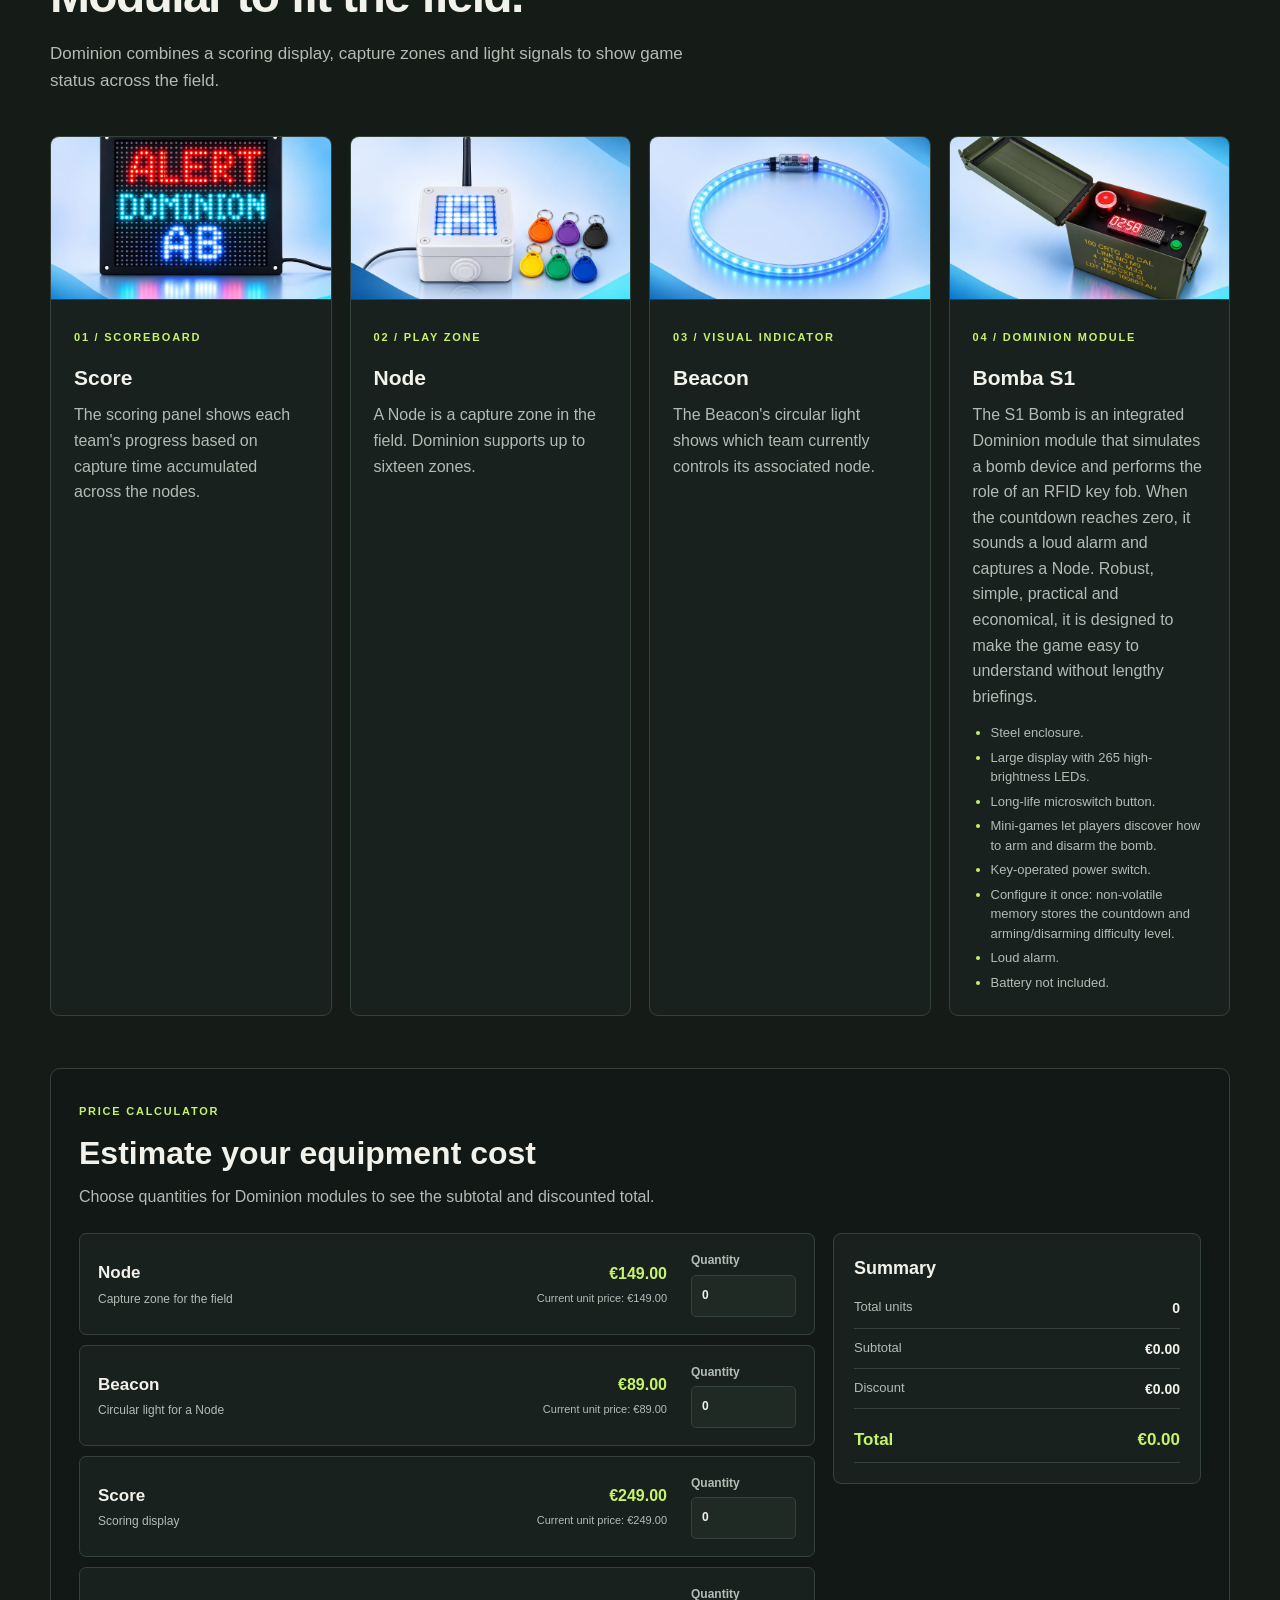
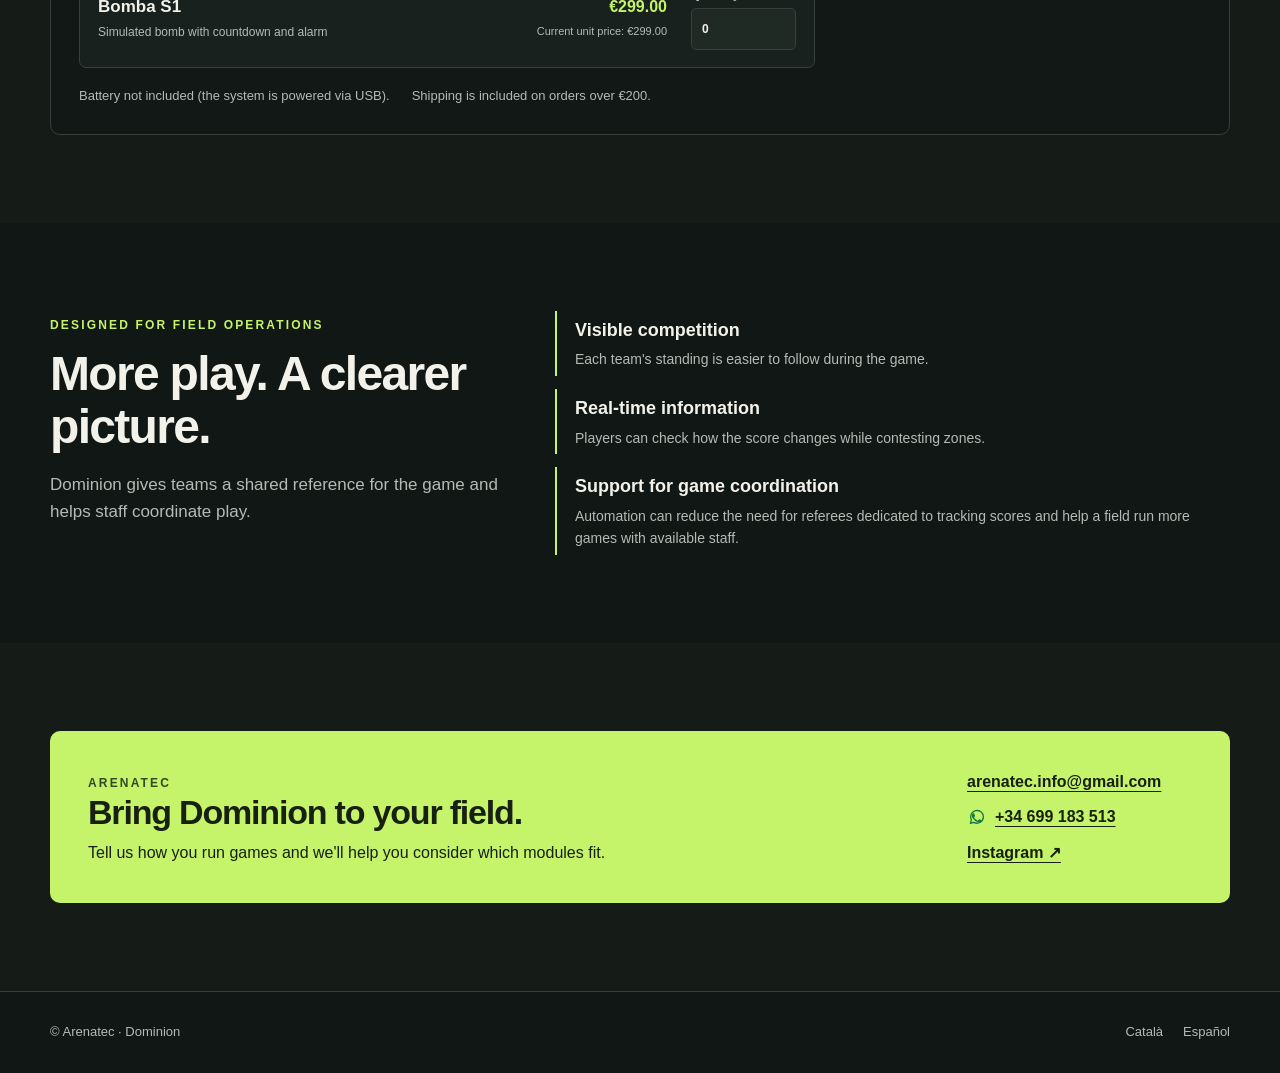
==== commit 05b94478: "bombS1" ====
--- a/index.html
+++ b/index.html
@@ -8,7 +8,7 @@
 <svg class="hero-art" viewBox="0 0 620 430" role="img" aria-labelledby="hero-title hero-desc" xmlns="http://www.w3.org/2000/svg"><title id="hero-title">Esquema de Dominion</title><desc id="hero-desc">Un panel Score conectado a varias zonas de captura Node y a sus indicadores Beacon.</desc><rect x="28" y="34" width="564" height="362" rx="18" fill="#151d19" stroke="#46564c" stroke-width="2"/><text x="57" y="75" fill="#aeb9b0" font-family="Arial" font-size="13" letter-spacing="3">DOMINION / ZONAS EN JUEGO</text><rect x="171" y="102" width="278" height="114" rx="12" fill="#222e28" stroke="#58685d"/><text x="310" y="132" fill="#c5f36a" font-family="Arial" font-size="12" text-anchor="middle" letter-spacing="2">SCORE</text><g font-family="Arial" font-weight="700" text-anchor="middle"><text x="226" y="192" fill="#95c7e5" font-size="48">68</text><text x="310" y="192" fill="#e29797" font-size="48">51</text><text x="394" y="192" fill="#d9c676" font-size="48">37</text></g><g stroke="#72816f" stroke-width="2" stroke-dasharray="4 7" fill="none"><path d="M210 217v54m0 0H114v44M310 217v98m100-98v54m0 0h96v44"/></g><g><rect x="72" y="315" width="84" height="45" rx="8" fill="#29352e" stroke="#57665a"/><text x="114" y="343" fill="#c5f36a" font-family="Arial" font-size="12" text-anchor="middle">NODE A</text><rect x="268" y="315" width="84" height="45" rx="8" fill="#29352e" stroke="#57665a"/><text x="310" y="343" fill="#c5f36a" font-family="Arial" font-size="12" text-anchor="middle">NODE B</text><rect x="468" y="315" width="84" height="45" rx="8" fill="#29352e" stroke="#57665a"/><text x="510" y="343" fill="#c5f36a" font-family="Arial" font-size="12" text-anchor="middle">NODE C</text><circle cx="114" cy="286" r="11" fill="#95c7e5"/><circle cx="310" cy="286" r="11" fill="#e29797"/><circle cx="510" cy="286" r="11" fill="#d9c676"/></g><text x="310" y="382" fill="#aeb9b0" font-family="Arial" font-size="11" text-anchor="middle" letter-spacing="2">NODES + BEACONS → TIEMPO DE CAPTURA → SCORE</text></svg></div></section>
 <section class="proof" aria-label="Capacidad del sistema"><div class="wrap proof-grid"><div class="proof-item"><strong>Hasta 4 equipos</strong><span>Admite distintos bandos en una partida.</span></div><div class="proof-item"><strong>Hasta 16 zonas</strong><span>Amplía el objetivo a varios puntos del campo.</span></div><div class="proof-item"><strong>Puntuación en directo</strong><span>Tiempo de captura acumulado entre todos los nodos.</span></div></div></section>
 <section class="section"><div class="wrap"><div class="section-heading"><span class="eyebrow">Cómo funciona</span><h2>Una partida que se entiende de un vistazo.</h2><p>Dominion convierte el control de zonas en una competición visible para los equipos y más fácil de seguir para el personal del campo.</p></div><div class="steps"><article class="step"><span class="step-number">01 / CAPTURA</span><h3>Los equipos toman zonas</h3><p>Los jugadores disputan los nodos distribuidos por el campo y alternan su control durante la partida.</p></article><article class="step"><span class="step-number">02 / ACUMULA</span><h3>El tiempo suma</h3><p>El sistema contabiliza el tiempo de control de cada equipo a través de las zonas de juego.</p></article><article class="step"><span class="step-number">03 / COMPARA</span><h3>La puntuación se muestra</h3><p>El Score hace visible la situación acumulada para que equipos y organización sigan el ritmo del juego.</p></article></div></div></section>
-<section class="section alt" id="components"><div class="wrap"><div class="section-heading"><span class="eyebrow">Un sistema, tres módulos</span><h2>Modular para adaptarse al campo.</h2><p>Dominion combina una pantalla de puntuación, zonas de captura y señales luminosas para mostrar el estado del juego en el campo.</p></div><div class="modules"><article class="module"><img src="assets/img/Score_1.jpeg" alt="Fotografía real del panel de puntuaciones Dominion Score"><div class="module-copy"><span class="tag">01 / Marcador</span><h3>Score</h3><p>El panel de puntuaciones muestra los equipos y su progreso según el tiempo de captura acumulado en los nodos.</p></div></article><article class="module"><img src="assets/img/Node_1.jpeg" alt="Fotografía real del Node de captura Dominion"><div class="module-copy"><span class="tag">02 / Zona de juego</span><h3>Node</h3><p>El Node corresponde a una zona capturable del campo. Dominion permite configurar hasta dieciséis zonas.</p></div></article><article class="module"><img src="assets/img/Beacon_1.jpeg" alt="Fotografía real del Beacon circular iluminado de Dominion"><div class="module-copy"><span class="tag">03 / Indicador visual</span><h3>Beacon</h3><p>La luz circular del Beacon indica visualmente qué equipo tiene capturado el node asociado.</p></div></article></div><div class="price-calculator" data-price-calculator data-language="es"><div class="calculator-intro"><span class="tag">Calculadora de precios</span><h3>Calcula el coste de tu equipamiento</h3><p>Elige las cantidades de los módulos Dominion y consulta el subtotal y el total con descuento.</p></div><div class="calculator-layout"><div class="calculator-products"><label class="calculator-product"><span class="calculator-product-name"><strong>Node</strong><small>Zona capturable del campo</small></span><span class="calculator-unit-price"><strong>149,00 €</strong><small>Precio unitario actual: <output data-current-unit-price>149,00 €</output></small></span><span class="calculator-quantity"><span>Cantidad</span><input data-quantity data-unit-price="149" data-minimum-price="110" data-minimum-quantity="16" type="number" min="0" step="1" value="0" inputmode="numeric" aria-label="Cantidad de Node"></span></label><label class="calculator-product"><span class="calculator-product-name"><strong>Beacon</strong><small>Luz circular para el Node</small></span><span class="calculator-unit-price"><strong>89,00 €</strong><small>Precio unitario actual: <output data-current-unit-price>89,00 €</output></small></span><span class="calculator-quantity"><span>Cantidad</span><input data-quantity data-unit-price="89" data-minimum-price="70" data-minimum-quantity="16" type="number" min="0" step="1" value="0" inputmode="numeric" aria-label="Cantidad de Beacon"></span></label><label class="calculator-product"><span class="calculator-product-name"><strong>Score</strong><small>Pantalla de puntuación</small></span><span class="calculator-unit-price"><strong>249,00 €</strong><small>Precio unitario actual: <output data-current-unit-price>249,00 €</output></small></span><span class="calculator-quantity"><span>Cantidad</span><input data-quantity data-unit-price="249" data-minimum-price="210" data-minimum-quantity="4" type="number" min="0" step="1" value="0" inputmode="numeric" aria-label="Cantidad de Score"></span></label></div><aside class="calculator-summary" aria-label="Resumen"><h4>Resumen</h4><dl><div><dt>Unidades totales</dt><dd data-item-count>0</dd></div><div><dt>Subtotal</dt><dd><output data-subtotal>0,00 €</output></dd></div><div><dt>Descuento</dt><dd><output data-discount>0,00 €</output></dd></div><div class="calculator-grand-total"><dt>Total</dt><dd><output data-total aria-live="polite">0,00 €</output></dd></div></dl></aside></div><p class="calculator-purchase-notes"><span>Batería no incluida (el sistema se alimenta por USB).</span><span>Envío incluido en pedidos superiores a 200 €.</span></p><noscript><p class="calculator-nojs">El cálculo automático necesita JavaScript. Los productos y sus precios unitarios siguen disponibles.</p></noscript></div></div></section>
+<section class="section alt" id="components"><div class="wrap"><div class="section-heading"><span class="eyebrow">Un sistema, tres módulos</span><h2>Modular para adaptarse al campo.</h2><p>Dominion combina una pantalla de puntuación, zonas de captura y señales luminosas para mostrar el estado del juego en el campo.</p></div><div class="modules"><article class="module"><img src="assets/img/Score_1.jpeg" alt="Fotografía real del panel de puntuaciones Dominion Score"><div class="module-copy"><span class="tag">01 / Marcador</span><h3>Score</h3><p>El panel de puntuaciones muestra los equipos y su progreso según el tiempo de captura acumulado en los nodos.</p></div></article><article class="module"><img src="assets/img/Node_1.jpeg" alt="Fotografía real del Node de captura Dominion"><div class="module-copy"><span class="tag">02 / Zona de juego</span><h3>Node</h3><p>El Node corresponde a una zona capturable del campo. Dominion permite configurar hasta dieciséis zonas.</p></div></article><article class="module"><img src="assets/img/Beacon_1.jpeg" alt="Fotografía real del Beacon circular iluminado de Dominion"><div class="module-copy"><span class="tag">03 / Indicador visual</span><h3>Beacon</h3><p>La luz circular del Beacon indica visualmente qué equipo tiene capturado el node asociado.</p></div></article><article class="module"><img src="assets/img/BOMBS1_1.jpeg" alt="Fotografía de la Bomba S1 simulada, módulo integrado en el sistema Dominion"><div class="module-copy"><span class="tag">04 / Módulo Dominion</span><h3>Bomba S1</h3><p>La Bomba S1 es un módulo integrado de Dominion que simula un dispositivo bomba y cumple la función de un llavero RFID. Cuando la cuenta atrás llega a cero, activa una potente alarma acústica y captura un Node. Robusta, simple, práctica y económica, está pensada para que la partida se entienda sin grandes explicaciones en el briefing.</p><ul class="module-features"><li>Carcasa de acero.</li><li>Pantalla grande con 265 LEDs de alta luminosidad.</li><li>Pulsador microswitch de larga duración.</li><li>Mini-juegos para que los jugadores descubran cómo armar y desarmar la bomba.</li><li>Contacto de encendido mediante llave.</li><li>Configuración de una sola vez: la memoria no volátil guarda la cuenta atrás y el nivel de dificultad para armar y desarmar.</li><li>Alarma acústica potente.</li><li>Batería no incluida.</li></ul></div></article></div><div class="price-calculator" data-price-calculator data-language="es"><div class="calculator-intro"><span class="tag">Calculadora de precios</span><h3>Calcula el coste de tu equipamiento</h3><p>Elige las cantidades de los módulos Dominion y consulta el subtotal y el total con descuento.</p></div><div class="calculator-layout"><div class="calculator-products"><label class="calculator-product"><span class="calculator-product-name"><strong>Node</strong><small>Zona capturable del campo</small></span><span class="calculator-unit-price"><strong>149,00 €</strong><small>Precio unitario actual: <output data-current-unit-price>149,00 €</output></small></span><span class="calculator-quantity"><span>Cantidad</span><input data-quantity data-unit-price="149" data-minimum-price="110" data-minimum-quantity="16" type="number" min="0" step="1" value="0" inputmode="numeric" aria-label="Cantidad de Node"></span></label><label class="calculator-product"><span class="calculator-product-name"><strong>Beacon</strong><small>Luz circular para el Node</small></span><span class="calculator-unit-price"><strong>89,00 €</strong><small>Precio unitario actual: <output data-current-unit-price>89,00 €</output></small></span><span class="calculator-quantity"><span>Cantidad</span><input data-quantity data-unit-price="89" data-minimum-price="70" data-minimum-quantity="16" type="number" min="0" step="1" value="0" inputmode="numeric" aria-label="Cantidad de Beacon"></span></label><label class="calculator-product"><span class="calculator-product-name"><strong>Score</strong><small>Pantalla de puntuación</small></span><span class="calculator-unit-price"><strong>249,00 €</strong><small>Precio unitario actual: <output data-current-unit-price>249,00 €</output></small></span><span class="calculator-quantity"><span>Cantidad</span><input data-quantity data-unit-price="249" data-minimum-price="210" data-minimum-quantity="4" type="number" min="0" step="1" value="0" inputmode="numeric" aria-label="Cantidad de Score"></span></label><label class="calculator-product"><span class="calculator-product-name"><strong>Bomba S1</strong><small>Bomba simulada con cuenta atrás y alarma</small></span><span class="calculator-unit-price"><strong>299,00 €</strong><small>Precio unitario actual: <output data-current-unit-price>299,00 €</output></small></span><span class="calculator-quantity"><span>Cantidad</span><input data-quantity data-unit-price="299" data-minimum-price="250" data-minimum-quantity="4" type="number" min="0" step="1" value="0" inputmode="numeric" aria-label="Cantidad de Bomba S1"></span></label></div><aside class="calculator-summary" aria-label="Resumen"><h4>Resumen</h4><dl><div><dt>Unidades totales</dt><dd data-item-count>0</dd></div><div><dt>Subtotal</dt><dd><output data-subtotal>0,00 €</output></dd></div><div><dt>Descuento</dt><dd><output data-discount>0,00 €</output></dd></div><div class="calculator-grand-total"><dt>Total</dt><dd><output data-total aria-live="polite">0,00 €</output></dd></div></dl></aside></div><p class="calculator-purchase-notes"><span>Batería no incluida (el sistema se alimenta por USB).</span><span>Envío incluido en pedidos superiores a 200 €.</span></p><noscript><p class="calculator-nojs">El cálculo automático necesita JavaScript. Los productos y sus precios unitarios siguen disponibles.</p></noscript></div></div></section>
 <section class="section"><div class="wrap benefit-grid"><div><span class="eyebrow">Pensado para la operación</span><h2>Más juego. Una lectura más clara.</h2><p class="body-copy">Dominion ofrece a los equipos una referencia compartida de la partida y ayuda al personal a coordinar los momentos de juego.</p></div><div class="benefits"><div class="benefit"><strong>Competición visible</strong><span>La situación de cada equipo es más fácil de seguir durante la partida.</span></div><div class="benefit"><strong>Información en tiempo real</strong><span>Los jugadores pueden consultar cómo evoluciona la puntuación mientras disputan las zonas.</span></div><div class="benefit"><strong>Apoyo para coordinar el juego</strong><span>La automatización puede reducir la necesidad de árbitros dedicados a controlar la puntuación y ayudar al campo a organizar más partidas con el personal disponible.</span></div></div></div></section>
 <section class="section alt" id="contact"><div class="wrap"><div class="contact-panel"><div><span class="eyebrow" style="color:#334823">Arenatec</span><h2>Lleva Dominion a tu campo.</h2><p>Cuéntanos cómo organizas las partidas y te ayudaremos a valorar qué módulos necesitas.</p></div><div class="contact-links"><a href="mailto:arenatec.info@gmail.com">arenatec.info@gmail.com</a><a class="whatsapp-link" href="https://wa.me/34699183513" target="_blank" rel="noopener noreferrer" aria-label="Abrir conversación de WhatsApp con Arenatec, +34 699 183 513"><svg class="whatsapp-icon" viewBox="0 0 32 32" aria-hidden="true" focusable="false"><path d="M26.2 15.7a10.2 10.2 0 0 1-15.1 8.9L5.5 26l1.5-5.4a10.2 10.2 0 1 1 19.2-4.9Z" fill="none" stroke="currentColor" stroke-width="2.1" stroke-linejoin="round"/><path d="M12.1 10.4c-.4-.5-.7-.5-1-.5h-.8c-.3 0-.8.1-1.1.5-.4.4-1.4 1.4-1.4 3.4s1.4 4 1.6 4.3c.2.3 2.7 4.4 6.7 6 3.3 1.3 4 .9 4.7.9.7-.1 2.3-.9 2.6-1.8.3-.9.3-1.7.2-1.8-.1-.2-.4-.3-.8-.5l-2.6-1.2c-.4-.2-.7-.3-1 .2-.3.4-1 1.2-1.3 1.4-.2.3-.5.3-.9.1-.4-.2-1.7-.6-3.2-2a12.3 12.3 0 0 1-2.2-2.7c-.2-.4 0-.7.2-.9l.6-.7c.2-.2.3-.4.4-.7.1-.3 0-.5-.1-.7l-1.2-2.8Z" fill="currentColor"/></svg>+34 699 183 513</a><a href="https://www.instagram.com/arenatec.info/" target="_blank" rel="noopener noreferrer">Instagram ↗</a></div></div></div></section>
 </main><footer class="site-footer"><div class="wrap footer-row"><span>© Arenatec · Dominion</span><div class="footer-links"><a href="index.ca.html" lang="ca">Català</a><a href="index.en.html" lang="en">English</a></div></div></footer></body></html>
--- a/css/site.css
+++ b/css/site.css
@@ -1,4 +1,4 @@
-:root{color-scheme:dark;--bg:#111715;--panel:#19211e;--panel-2:#202a25;--ink:#f2f2eb;--muted:#b2bcb4;--line:#35413b;--accent:#c5f36a;--accent-ink:#172012;--max:1180px;font-family:Arial,Helvetica,sans-serif}*{box-sizing:border-box}html{scroll-behavior:smooth}body{margin:0;background:var(--bg);color:var(--ink);line-height:1.6}a{color:inherit}a:focus-visible,button:focus-visible{outline:3px solid var(--accent);outline-offset:4px}.wrap{width:min(var(--max),calc(100% - 48px));margin-inline:auto}.skip{position:absolute;top:-100px;left:16px;background:var(--accent);color:var(--accent-ink);padding:12px 18px;z-index:4}.skip:focus{top:12px}.site-header{border-bottom:1px solid var(--line);background:#111715}.header-row{min-height:82px;display:flex;align-items:center;justify-content:space-between;gap:24px}.brand{display:inline-flex;gap:11px;align-items:center;text-decoration:none;font-size:19px;font-weight:800;letter-spacing:.13em}.brand-mark{width:30px;height:30px;border:2px solid var(--accent);border-radius:9px;display:grid;place-items:center;color:var(--accent);font-size:14px;letter-spacing:0}.nav{display:flex;align-items:center;gap:26px}.nav>a{text-decoration:none;color:var(--muted);font-size:14px}.nav>a:hover,.nav>a[aria-current=page]{color:var(--ink)}.languages{display:flex;gap:5px;padding:4px;border:1px solid var(--line);border-radius:999px}.languages a{text-decoration:none;color:var(--muted);font-size:12px;font-weight:700;padding:5px 8px;border-radius:99px}.languages a[aria-current=page]{background:var(--accent);color:var(--accent-ink)}.hero{padding:88px 0 70px;background:radial-gradient(ellipse at 78% 35%,#27372e 0,transparent 38%),linear-gradient(180deg,#141c18,#111715)}.hero-grid{display:grid;grid-template-columns:1.03fr .97fr;align-items:center;gap:50px}.eyebrow{color:var(--accent);font-size:12px;letter-spacing:.18em;text-transform:uppercase;font-weight:700}.hero h1{font-size:clamp(45px,6.5vw,76px);line-height:1.02;letter-spacing:-.045em;margin:16px 0 22px;max-width:720px}.hero p{font-size:18px;color:var(--muted);max-width:620px}.hero strong{color:var(--ink)}.actions{display:flex;flex-wrap:wrap;gap:13px;margin-top:30px}.button{display:inline-flex;align-items:center;justify-content:center;min-height:48px;padding:0 19px;border-radius:5px;text-decoration:none;font-size:14px;font-weight:700;border:1px solid var(--line)}.button.primary{background:var(--accent);border-color:var(--accent);color:var(--accent-ink)}.button.secondary{color:var(--ink)}.hero-art{width:100%;height:auto;filter:drop-shadow(0 24px 40px #0005)}.proof{border-top:1px solid var(--line);border-bottom:1px solid var(--line);background:#151c18}.proof-grid{display:grid;grid-template-columns:repeat(3,1fr)}.proof-item{padding:25px 22px;border-right:1px solid var(--line)}.proof-item:last-child{border:0}.proof-item strong{display:block;color:var(--accent);font-size:22px;line-height:1.2}.proof-item span{display:block;color:var(--muted);font-size:13px;margin-top:5px}.section{padding:88px 0}.section.alt{background:#151c18}.section-heading{max-width:680px;margin-bottom:42px}.section h2{font-size:clamp(32px,4vw,48px);letter-spacing:-.035em;line-height:1.1;margin:12px 0 14px}.section-heading p,.body-copy{color:var(--muted);font-size:17px}.steps{display:grid;grid-template-columns:repeat(3,1fr);gap:16px}.step,.module,.contact-card{border:1px solid var(--line);border-radius:9px;background:var(--panel);padding:25px}.step-number{font-size:13px;color:var(--accent);letter-spacing:.14em;font-weight:700}.step h3,.module h3{margin:12px 0 8px;font-size:21px}.step p,.module p{color:var(--muted);margin:0}.modules{display:grid;grid-template-columns:repeat(3,1fr);gap:18px}.module{padding:0;overflow:hidden}.module img{display:block;width:100%;height:auto;aspect-ratio:12/7;object-fit:cover;border-bottom:1px solid var(--line)}.module-copy{padding:23px}.tag{font-size:11px;color:var(--accent);letter-spacing:.16em;text-transform:uppercase;font-weight:700}.benefit-grid{display:grid;grid-template-columns:.8fr 1.2fr;gap:55px;align-items:start}.benefits{display:grid;gap:13px}.benefit{border-left:2px solid var(--accent);padding:5px 0 5px 18px}.benefit strong{display:block;font-size:18px}.benefit span{display:block;color:var(--muted);font-size:14px;margin-top:4px}.contact-panel{display:flex;align-items:center;justify-content:space-between;gap:36px;padding:38px;border-radius:10px;background:var(--accent);color:var(--accent-ink)}.contact-panel h2{font-size:34px;margin:0 0 8px}.contact-panel p{margin:0;max-width:620px}.contact-links{display:grid;gap:10px;min-width:225px}.contact-links a{font-weight:700;text-decoration-thickness:1px;text-underline-offset:4px}.site-footer{padding:30px 0;border-top:1px solid var(--line);color:var(--muted);font-size:13px}.footer-row{display:flex;justify-content:space-between;align-items:center;gap:20px}.footer-links{display:flex;gap:20px}.footer-links a{text-decoration:none}
+:root{color-scheme:dark;--bg:#111715;--panel:#19211e;--panel-2:#202a25;--ink:#f2f2eb;--muted:#b2bcb4;--line:#35413b;--accent:#c5f36a;--accent-ink:#172012;--max:1180px;font-family:Arial,Helvetica,sans-serif}*{box-sizing:border-box}html{scroll-behavior:smooth}body{margin:0;background:var(--bg);color:var(--ink);line-height:1.6}a{color:inherit}a:focus-visible,button:focus-visible{outline:3px solid var(--accent);outline-offset:4px}.wrap{width:min(var(--max),calc(100% - 48px));margin-inline:auto}.skip{position:absolute;top:-100px;left:16px;background:var(--accent);color:var(--accent-ink);padding:12px 18px;z-index:4}.skip:focus{top:12px}.site-header{border-bottom:1px solid var(--line);background:#111715}.header-row{min-height:82px;display:flex;align-items:center;justify-content:space-between;gap:24px}.brand{display:inline-flex;gap:11px;align-items:center;text-decoration:none;font-size:19px;font-weight:800;letter-spacing:.13em}.brand-mark{width:30px;height:30px;border:2px solid var(--accent);border-radius:9px;display:grid;place-items:center;color:var(--accent);font-size:14px;letter-spacing:0}.nav{display:flex;align-items:center;gap:26px}.nav>a{text-decoration:none;color:var(--muted);font-size:14px}.nav>a:hover,.nav>a[aria-current=page]{color:var(--ink)}.languages{display:flex;gap:5px;padding:4px;border:1px solid var(--line);border-radius:999px}.languages a{text-decoration:none;color:var(--muted);font-size:12px;font-weight:700;padding:5px 8px;border-radius:99px}.languages a[aria-current=page]{background:var(--accent);color:var(--accent-ink)}.hero{padding:88px 0 70px;background:radial-gradient(ellipse at 78% 35%,#27372e 0,transparent 38%),linear-gradient(180deg,#141c18,#111715)}.hero-grid{display:grid;grid-template-columns:1.03fr .97fr;align-items:center;gap:50px}.eyebrow{color:var(--accent);font-size:12px;letter-spacing:.18em;text-transform:uppercase;font-weight:700}.hero h1{font-size:clamp(45px,6.5vw,76px);line-height:1.02;letter-spacing:-.045em;margin:16px 0 22px;max-width:720px}.hero p{font-size:18px;color:var(--muted);max-width:620px}.hero strong{color:var(--ink)}.actions{display:flex;flex-wrap:wrap;gap:13px;margin-top:30px}.button{display:inline-flex;align-items:center;justify-content:center;min-height:48px;padding:0 19px;border-radius:5px;text-decoration:none;font-size:14px;font-weight:700;border:1px solid var(--line)}.button.primary{background:var(--accent);border-color:var(--accent);color:var(--accent-ink)}.button.secondary{color:var(--ink)}.hero-art{width:100%;height:auto;filter:drop-shadow(0 24px 40px #0005)}.proof{border-top:1px solid var(--line);border-bottom:1px solid var(--line);background:#151c18}.proof-grid{display:grid;grid-template-columns:repeat(3,1fr)}.proof-item{padding:25px 22px;border-right:1px solid var(--line)}.proof-item:last-child{border:0}.proof-item strong{display:block;color:var(--accent);font-size:22px;line-height:1.2}.proof-item span{display:block;color:var(--muted);font-size:13px;margin-top:5px}.section{padding:88px 0}.section.alt{background:#151c18}.section-heading{max-width:680px;margin-bottom:42px}.section h2{font-size:clamp(32px,4vw,48px);letter-spacing:-.035em;line-height:1.1;margin:12px 0 14px}.section-heading p,.body-copy{color:var(--muted);font-size:17px}.steps{display:grid;grid-template-columns:repeat(3,1fr);gap:16px}.step,.module,.contact-card{border:1px solid var(--line);border-radius:9px;background:var(--panel);padding:25px}.step-number{font-size:13px;color:var(--accent);letter-spacing:.14em;font-weight:700}.step h3,.module h3{margin:12px 0 8px;font-size:21px}.step p,.module p{color:var(--muted);margin:0}.modules{display:grid;grid-template-columns:repeat(4,1fr);gap:18px}.module{padding:0;overflow:hidden}.module img{display:block;width:100%;height:auto;aspect-ratio:12/7;object-fit:cover;border-bottom:1px solid var(--line)}.module-copy{padding:23px}.tag{font-size:11px;color:var(--accent);letter-spacing:.16em;text-transform:uppercase;font-weight:700}.benefit-grid{display:grid;grid-template-columns:.8fr 1.2fr;gap:55px;align-items:start}.benefits{display:grid;gap:13px}.benefit{border-left:2px solid var(--accent);padding:5px 0 5px 18px}.benefit strong{display:block;font-size:18px}.benefit span{display:block;color:var(--muted);font-size:14px;margin-top:4px}.contact-panel{display:flex;align-items:center;justify-content:space-between;gap:36px;padding:38px;border-radius:10px;background:var(--accent);color:var(--accent-ink)}.contact-panel h2{font-size:34px;margin:0 0 8px}.contact-panel p{margin:0;max-width:620px}.contact-links{display:grid;gap:10px;min-width:225px}.contact-links a{font-weight:700;text-decoration-thickness:1px;text-underline-offset:4px}.site-footer{padding:30px 0;border-top:1px solid var(--line);color:var(--muted);font-size:13px}.footer-row{display:flex;justify-content:space-between;align-items:center;gap:20px}.footer-links{display:flex;gap:20px}.footer-links a{text-decoration:none}
 @media(max-width:850px){.hero-grid,.benefit-grid{grid-template-columns:1fr}.hero{padding:64px 0}.hero-art{max-width:650px;margin:auto}.steps,.modules{grid-template-columns:1fr 1fr}.contact-panel{align-items:flex-start;flex-direction:column}.contact-links{min-width:0}}@media(max-width:620px){.wrap{width:min(100% - 32px,var(--max))}.header-row{align-items:flex-start;flex-direction:column;padding:16px 0}.nav{width:100%;justify-content:space-between;gap:10px;flex-wrap:wrap}.nav>a{font-size:12px}.languages{margin-left:auto}.hero{padding:52px 0 48px}.hero p{font-size:16px}.proof-grid{grid-template-columns:1fr}.proof-item{border-right:0;border-bottom:1px solid var(--line);padding:17px 0}.proof-item:last-child{border-bottom:0}.section{padding:62px 0}.steps,.modules{grid-template-columns:1fr}.contact-panel{padding:25px}.contact-panel h2{font-size:29px}.footer-row{align-items:flex-start;flex-direction:column}}
 
 .site-header{position:sticky;top:0;z-index:20}.section[id],#dominion,#components,#contact{scroll-margin-top:100px}@media(max-width:620px){.section[id],#dominion,#components,#contact{scroll-margin-top:145px}}
@@ -9,3 +9,5 @@
 .contact-links .whatsapp-link{display:inline-flex;align-items:center;gap:8px;width:max-content}.whatsapp-icon{width:20px;height:20px;flex:none;color:#137b43}
 
 .calculator-purchase-notes{display:flex;flex-wrap:wrap;gap:8px 22px;margin:18px 0 0;color:var(--muted);font-size:13px;line-height:1.5}
+
+.module-features{display:grid;gap:5px;margin:14px 0 0;padding-left:18px;color:var(--muted);font-size:13px;line-height:1.5}.module-features li::marker{color:var(--accent)}
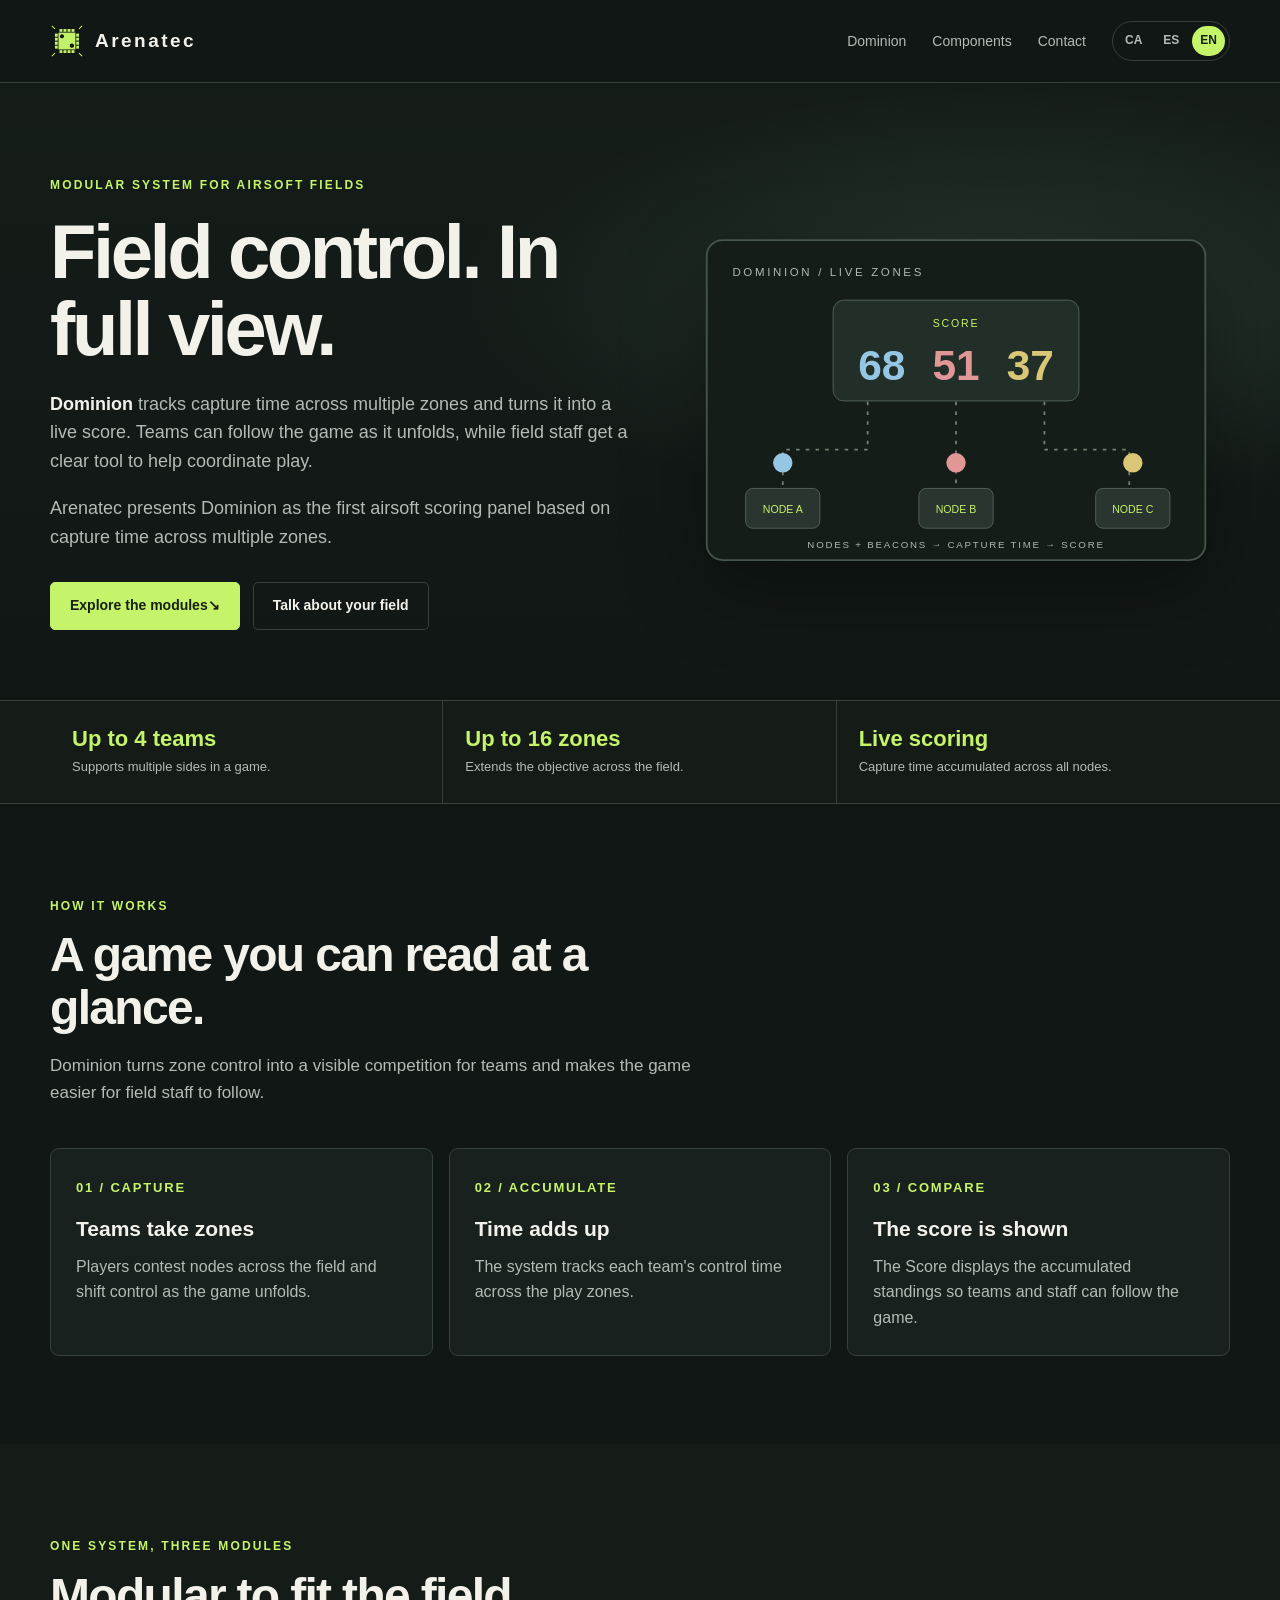
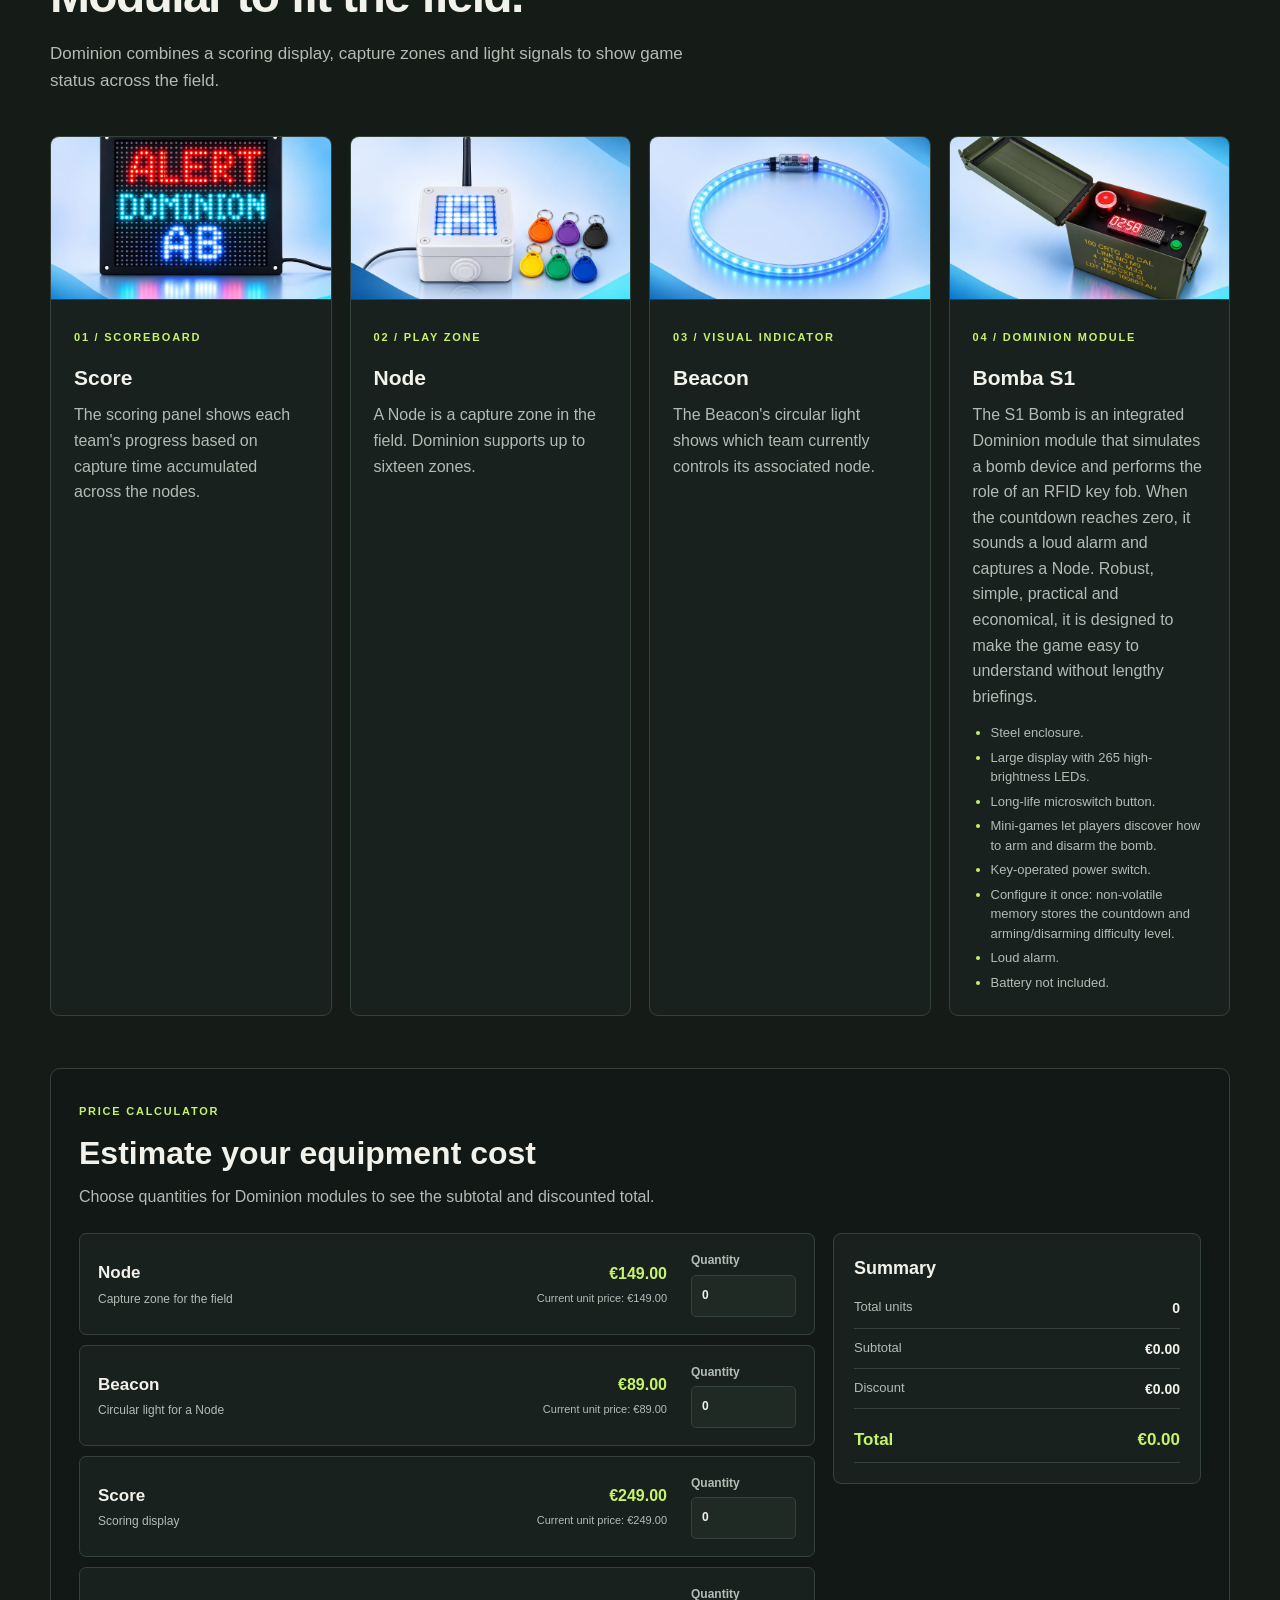
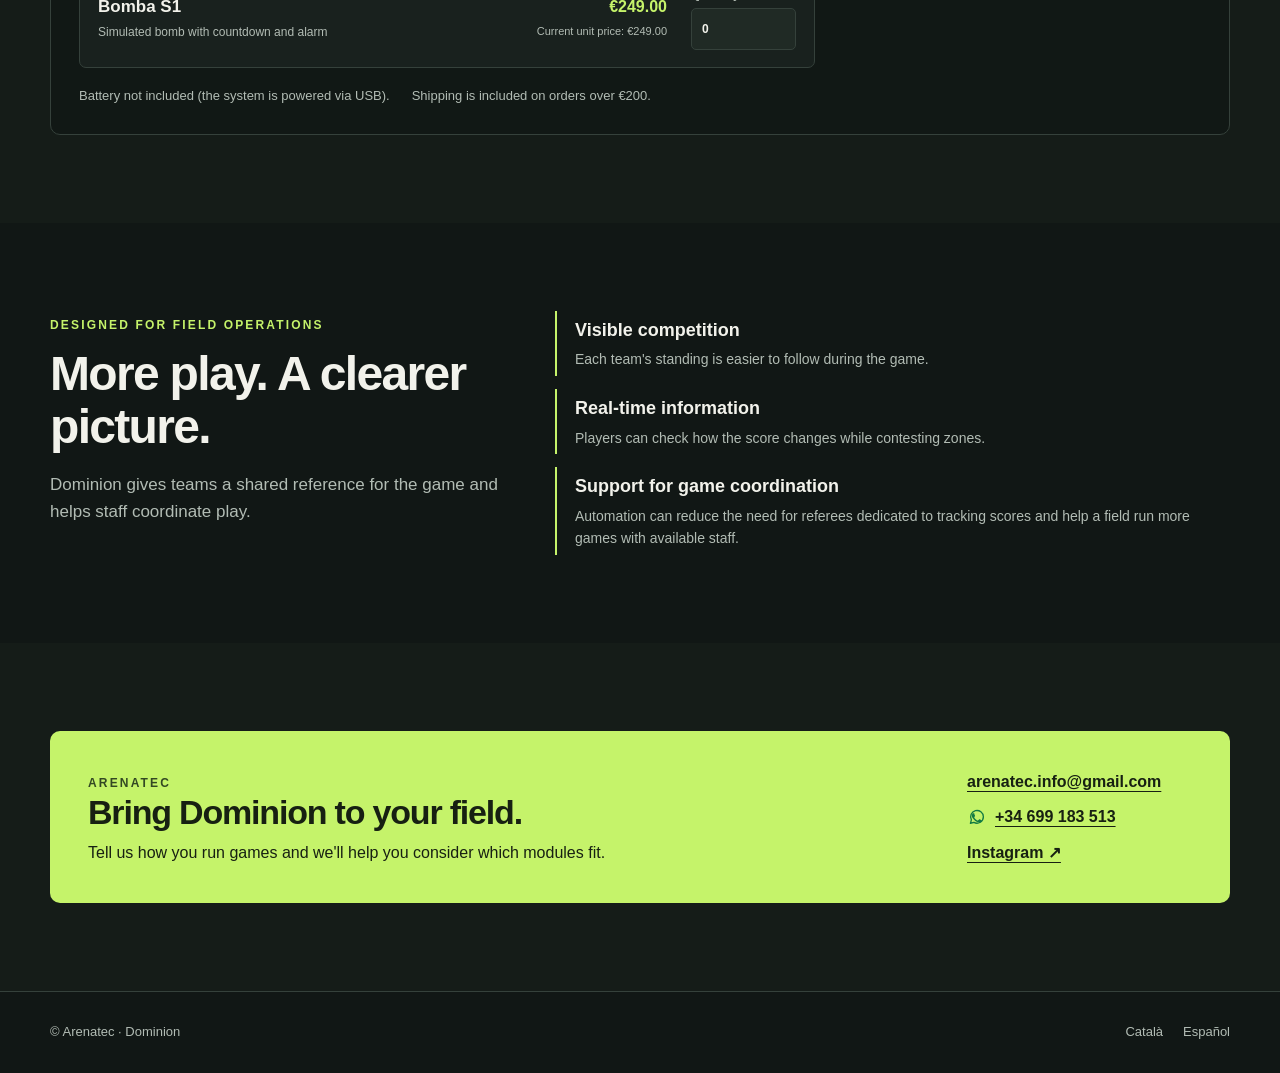
==== commit 0b6de257: "." ====
--- a/index.html
+++ b/index.html
@@ -8,7 +8,7 @@
 <svg class="hero-art" viewBox="0 0 620 430" role="img" aria-labelledby="hero-title hero-desc" xmlns="http://www.w3.org/2000/svg"><title id="hero-title">Esquema de Dominion</title><desc id="hero-desc">Un panel Score conectado a varias zonas de captura Node y a sus indicadores Beacon.</desc><rect x="28" y="34" width="564" height="362" rx="18" fill="#151d19" stroke="#46564c" stroke-width="2"/><text x="57" y="75" fill="#aeb9b0" font-family="Arial" font-size="13" letter-spacing="3">DOMINION / ZONAS EN JUEGO</text><rect x="171" y="102" width="278" height="114" rx="12" fill="#222e28" stroke="#58685d"/><text x="310" y="132" fill="#c5f36a" font-family="Arial" font-size="12" text-anchor="middle" letter-spacing="2">SCORE</text><g font-family="Arial" font-weight="700" text-anchor="middle"><text x="226" y="192" fill="#95c7e5" font-size="48">68</text><text x="310" y="192" fill="#e29797" font-size="48">51</text><text x="394" y="192" fill="#d9c676" font-size="48">37</text></g><g stroke="#72816f" stroke-width="2" stroke-dasharray="4 7" fill="none"><path d="M210 217v54m0 0H114v44M310 217v98m100-98v54m0 0h96v44"/></g><g><rect x="72" y="315" width="84" height="45" rx="8" fill="#29352e" stroke="#57665a"/><text x="114" y="343" fill="#c5f36a" font-family="Arial" font-size="12" text-anchor="middle">NODE A</text><rect x="268" y="315" width="84" height="45" rx="8" fill="#29352e" stroke="#57665a"/><text x="310" y="343" fill="#c5f36a" font-family="Arial" font-size="12" text-anchor="middle">NODE B</text><rect x="468" y="315" width="84" height="45" rx="8" fill="#29352e" stroke="#57665a"/><text x="510" y="343" fill="#c5f36a" font-family="Arial" font-size="12" text-anchor="middle">NODE C</text><circle cx="114" cy="286" r="11" fill="#95c7e5"/><circle cx="310" cy="286" r="11" fill="#e29797"/><circle cx="510" cy="286" r="11" fill="#d9c676"/></g><text x="310" y="382" fill="#aeb9b0" font-family="Arial" font-size="11" text-anchor="middle" letter-spacing="2">NODES + BEACONS → TIEMPO DE CAPTURA → SCORE</text></svg></div></section>
 <section class="proof" aria-label="Capacidad del sistema"><div class="wrap proof-grid"><div class="proof-item"><strong>Hasta 4 equipos</strong><span>Admite distintos bandos en una partida.</span></div><div class="proof-item"><strong>Hasta 16 zonas</strong><span>Amplía el objetivo a varios puntos del campo.</span></div><div class="proof-item"><strong>Puntuación en directo</strong><span>Tiempo de captura acumulado entre todos los nodos.</span></div></div></section>
 <section class="section"><div class="wrap"><div class="section-heading"><span class="eyebrow">Cómo funciona</span><h2>Una partida que se entiende de un vistazo.</h2><p>Dominion convierte el control de zonas en una competición visible para los equipos y más fácil de seguir para el personal del campo.</p></div><div class="steps"><article class="step"><span class="step-number">01 / CAPTURA</span><h3>Los equipos toman zonas</h3><p>Los jugadores disputan los nodos distribuidos por el campo y alternan su control durante la partida.</p></article><article class="step"><span class="step-number">02 / ACUMULA</span><h3>El tiempo suma</h3><p>El sistema contabiliza el tiempo de control de cada equipo a través de las zonas de juego.</p></article><article class="step"><span class="step-number">03 / COMPARA</span><h3>La puntuación se muestra</h3><p>El Score hace visible la situación acumulada para que equipos y organización sigan el ritmo del juego.</p></article></div></div></section>
-<section class="section alt" id="components"><div class="wrap"><div class="section-heading"><span class="eyebrow">Un sistema, tres módulos</span><h2>Modular para adaptarse al campo.</h2><p>Dominion combina una pantalla de puntuación, zonas de captura y señales luminosas para mostrar el estado del juego en el campo.</p></div><div class="modules"><article class="module"><img src="assets/img/Score_1.jpeg" alt="Fotografía real del panel de puntuaciones Dominion Score"><div class="module-copy"><span class="tag">01 / Marcador</span><h3>Score</h3><p>El panel de puntuaciones muestra los equipos y su progreso según el tiempo de captura acumulado en los nodos.</p></div></article><article class="module"><img src="assets/img/Node_1.jpeg" alt="Fotografía real del Node de captura Dominion"><div class="module-copy"><span class="tag">02 / Zona de juego</span><h3>Node</h3><p>El Node corresponde a una zona capturable del campo. Dominion permite configurar hasta dieciséis zonas.</p></div></article><article class="module"><img src="assets/img/Beacon_1.jpeg" alt="Fotografía real del Beacon circular iluminado de Dominion"><div class="module-copy"><span class="tag">03 / Indicador visual</span><h3>Beacon</h3><p>La luz circular del Beacon indica visualmente qué equipo tiene capturado el node asociado.</p></div></article><article class="module"><img src="assets/img/BOMBS1_1.jpeg" alt="Fotografía de la Bomba S1 simulada, módulo integrado en el sistema Dominion"><div class="module-copy"><span class="tag">04 / Módulo Dominion</span><h3>Bomba S1</h3><p>La Bomba S1 es un módulo integrado de Dominion que simula un dispositivo bomba y cumple la función de un llavero RFID. Cuando la cuenta atrás llega a cero, activa una potente alarma acústica y captura un Node. Robusta, simple, práctica y económica, está pensada para que la partida se entienda sin grandes explicaciones en el briefing.</p><ul class="module-features"><li>Carcasa de acero.</li><li>Pantalla grande con 265 LEDs de alta luminosidad.</li><li>Pulsador microswitch de larga duración.</li><li>Mini-juegos para que los jugadores descubran cómo armar y desarmar la bomba.</li><li>Contacto de encendido mediante llave.</li><li>Configuración de una sola vez: la memoria no volátil guarda la cuenta atrás y el nivel de dificultad para armar y desarmar.</li><li>Alarma acústica potente.</li><li>Batería no incluida.</li></ul></div></article></div><div class="price-calculator" data-price-calculator data-language="es"><div class="calculator-intro"><span class="tag">Calculadora de precios</span><h3>Calcula el coste de tu equipamiento</h3><p>Elige las cantidades de los módulos Dominion y consulta el subtotal y el total con descuento.</p></div><div class="calculator-layout"><div class="calculator-products"><label class="calculator-product"><span class="calculator-product-name"><strong>Node</strong><small>Zona capturable del campo</small></span><span class="calculator-unit-price"><strong>149,00 €</strong><small>Precio unitario actual: <output data-current-unit-price>149,00 €</output></small></span><span class="calculator-quantity"><span>Cantidad</span><input data-quantity data-unit-price="149" data-minimum-price="110" data-minimum-quantity="16" type="number" min="0" step="1" value="0" inputmode="numeric" aria-label="Cantidad de Node"></span></label><label class="calculator-product"><span class="calculator-product-name"><strong>Beacon</strong><small>Luz circular para el Node</small></span><span class="calculator-unit-price"><strong>89,00 €</strong><small>Precio unitario actual: <output data-current-unit-price>89,00 €</output></small></span><span class="calculator-quantity"><span>Cantidad</span><input data-quantity data-unit-price="89" data-minimum-price="70" data-minimum-quantity="16" type="number" min="0" step="1" value="0" inputmode="numeric" aria-label="Cantidad de Beacon"></span></label><label class="calculator-product"><span class="calculator-product-name"><strong>Score</strong><small>Pantalla de puntuación</small></span><span class="calculator-unit-price"><strong>249,00 €</strong><small>Precio unitario actual: <output data-current-unit-price>249,00 €</output></small></span><span class="calculator-quantity"><span>Cantidad</span><input data-quantity data-unit-price="249" data-minimum-price="210" data-minimum-quantity="4" type="number" min="0" step="1" value="0" inputmode="numeric" aria-label="Cantidad de Score"></span></label><label class="calculator-product"><span class="calculator-product-name"><strong>Bomba S1</strong><small>Bomba simulada con cuenta atrás y alarma</small></span><span class="calculator-unit-price"><strong>299,00 €</strong><small>Precio unitario actual: <output data-current-unit-price>299,00 €</output></small></span><span class="calculator-quantity"><span>Cantidad</span><input data-quantity data-unit-price="299" data-minimum-price="250" data-minimum-quantity="4" type="number" min="0" step="1" value="0" inputmode="numeric" aria-label="Cantidad de Bomba S1"></span></label></div><aside class="calculator-summary" aria-label="Resumen"><h4>Resumen</h4><dl><div><dt>Unidades totales</dt><dd data-item-count>0</dd></div><div><dt>Subtotal</dt><dd><output data-subtotal>0,00 €</output></dd></div><div><dt>Descuento</dt><dd><output data-discount>0,00 €</output></dd></div><div class="calculator-grand-total"><dt>Total</dt><dd><output data-total aria-live="polite">0,00 €</output></dd></div></dl></aside></div><p class="calculator-purchase-notes"><span>Batería no incluida (el sistema se alimenta por USB).</span><span>Envío incluido en pedidos superiores a 200 €.</span></p><noscript><p class="calculator-nojs">El cálculo automático necesita JavaScript. Los productos y sus precios unitarios siguen disponibles.</p></noscript></div></div></section>
+<section class="section alt" id="components"><div class="wrap"><div class="section-heading"><span class="eyebrow">Un sistema, tres módulos</span><h2>Modular para adaptarse al campo.</h2><p>Dominion combina una pantalla de puntuación, zonas de captura y señales luminosas para mostrar el estado del juego en el campo.</p></div><div class="modules"><article class="module"><img src="assets/img/Score_1.jpeg" alt="Fotografía real del panel de puntuaciones Dominion Score"><div class="module-copy"><span class="tag">01 / Marcador</span><h3>Score</h3><p>El panel de puntuaciones muestra los equipos y su progreso según el tiempo de captura acumulado en los nodos.</p></div></article><article class="module"><img src="assets/img/Node_1.jpeg" alt="Fotografía real del Node de captura Dominion"><div class="module-copy"><span class="tag">02 / Zona de juego</span><h3>Node</h3><p>El Node corresponde a una zona capturable del campo. Dominion permite configurar hasta dieciséis zonas.</p></div></article><article class="module"><img src="assets/img/Beacon_1.jpeg" alt="Fotografía real del Beacon circular iluminado de Dominion"><div class="module-copy"><span class="tag">03 / Indicador visual</span><h3>Beacon</h3><p>La luz circular del Beacon indica visualmente qué equipo tiene capturado el node asociado.</p></div></article><article class="module"><img src="assets/img/BOMBS1_1.jpeg" alt="Fotografía de la Bomba S1 simulada, módulo integrado en el sistema Dominion"><div class="module-copy"><span class="tag">04 / Módulo Dominion</span><h3>Bomba S1</h3><p>La Bomba S1 es un módulo integrado de Dominion que simula un dispositivo bomba y cumple la función de un llavero RFID. Cuando la cuenta atrás llega a cero, activa una potente alarma acústica y captura un Node. Robusta, simple, práctica y económica, está pensada para que la partida se entienda sin grandes explicaciones en el briefing.</p><ul class="module-features"><li>Carcasa de acero.</li><li>Pantalla grande con 265 LEDs de alta luminosidad.</li><li>Pulsador microswitch de larga duración.</li><li>Mini-juegos para que los jugadores descubran cómo armar y desarmar la bomba.</li><li>Contacto de encendido mediante llave.</li><li>Configuración de una sola vez: la memoria no volátil guarda la cuenta atrás y el nivel de dificultad para armar y desarmar.</li><li>Alarma acústica potente.</li><li>Batería no incluida.</li></ul></div></article></div><div class="price-calculator" data-price-calculator data-language="es"><div class="calculator-intro"><span class="tag">Calculadora de precios</span><h3>Calcula el coste de tu equipamiento</h3><p>Elige las cantidades de los módulos Dominion y consulta el subtotal y el total con descuento.</p></div><div class="calculator-layout"><div class="calculator-products"><label class="calculator-product"><span class="calculator-product-name"><strong>Node</strong><small>Zona capturable del campo</small></span><span class="calculator-unit-price"><strong>149,00 €</strong><small>Precio unitario actual: <output data-current-unit-price>149,00 €</output></small></span><span class="calculator-quantity"><span>Cantidad</span><input data-quantity data-unit-price="149" data-minimum-price="110" data-minimum-quantity="16" type="number" min="0" step="1" value="0" inputmode="numeric" aria-label="Cantidad de Node"></span></label><label class="calculator-product"><span class="calculator-product-name"><strong>Beacon</strong><small>Luz circular para el Node</small></span><span class="calculator-unit-price"><strong>89,00 €</strong><small>Precio unitario actual: <output data-current-unit-price>89,00 €</output></small></span><span class="calculator-quantity"><span>Cantidad</span><input data-quantity data-unit-price="89" data-minimum-price="70" data-minimum-quantity="16" type="number" min="0" step="1" value="0" inputmode="numeric" aria-label="Cantidad de Beacon"></span></label><label class="calculator-product"><span class="calculator-product-name"><strong>Score</strong><small>Pantalla de puntuación</small></span><span class="calculator-unit-price"><strong>249,00 €</strong><small>Precio unitario actual: <output data-current-unit-price>249,00 €</output></small></span><span class="calculator-quantity"><span>Cantidad</span><input data-quantity data-unit-price="249" data-minimum-price="210" data-minimum-quantity="4" type="number" min="0" step="1" value="0" inputmode="numeric" aria-label="Cantidad de Score"></span></label><label class="calculator-product"><span class="calculator-product-name"><strong>Bomba S1</strong><small>Bomba simulada con cuenta atrás y alarma</small></span><span class="calculator-unit-price"><strong>249,00 €</strong><small>Precio unitario actual: <output data-current-unit-price>249,00 €</output></small></span><span class="calculator-quantity"><span>Cantidad</span><input data-quantity data-unit-price="249" data-minimum-price="219" data-minimum-quantity="4" type="number" min="0" step="1" value="0" inputmode="numeric" aria-label="Cantidad de Bomba S1"></span></label></div><aside class="calculator-summary" aria-label="Resumen"><h4>Resumen</h4><dl><div><dt>Unidades totales</dt><dd data-item-count>0</dd></div><div><dt>Subtotal</dt><dd><output data-subtotal>0,00 €</output></dd></div><div><dt>Descuento</dt><dd><output data-discount>0,00 €</output></dd></div><div class="calculator-grand-total"><dt>Total</dt><dd><output data-total aria-live="polite">0,00 €</output></dd></div></dl></aside></div><p class="calculator-purchase-notes"><span>Batería no incluida (el sistema se alimenta por USB).</span><span>Envío incluido en pedidos superiores a 200 €.</span></p><noscript><p class="calculator-nojs">El cálculo automático necesita JavaScript. Los productos y sus precios unitarios siguen disponibles.</p></noscript></div></div></section>
 <section class="section"><div class="wrap benefit-grid"><div><span class="eyebrow">Pensado para la operación</span><h2>Más juego. Una lectura más clara.</h2><p class="body-copy">Dominion ofrece a los equipos una referencia compartida de la partida y ayuda al personal a coordinar los momentos de juego.</p></div><div class="benefits"><div class="benefit"><strong>Competición visible</strong><span>La situación de cada equipo es más fácil de seguir durante la partida.</span></div><div class="benefit"><strong>Información en tiempo real</strong><span>Los jugadores pueden consultar cómo evoluciona la puntuación mientras disputan las zonas.</span></div><div class="benefit"><strong>Apoyo para coordinar el juego</strong><span>La automatización puede reducir la necesidad de árbitros dedicados a controlar la puntuación y ayudar al campo a organizar más partidas con el personal disponible.</span></div></div></div></section>
 <section class="section alt" id="contact"><div class="wrap"><div class="contact-panel"><div><span class="eyebrow" style="color:#334823">Arenatec</span><h2>Lleva Dominion a tu campo.</h2><p>Cuéntanos cómo organizas las partidas y te ayudaremos a valorar qué módulos necesitas.</p></div><div class="contact-links"><a href="mailto:arenatec.info@gmail.com">arenatec.info@gmail.com</a><a class="whatsapp-link" href="https://wa.me/34699183513" target="_blank" rel="noopener noreferrer" aria-label="Abrir conversación de WhatsApp con Arenatec, +34 699 183 513"><svg class="whatsapp-icon" viewBox="0 0 32 32" aria-hidden="true" focusable="false"><path d="M26.2 15.7a10.2 10.2 0 0 1-15.1 8.9L5.5 26l1.5-5.4a10.2 10.2 0 1 1 19.2-4.9Z" fill="none" stroke="currentColor" stroke-width="2.1" stroke-linejoin="round"/><path d="M12.1 10.4c-.4-.5-.7-.5-1-.5h-.8c-.3 0-.8.1-1.1.5-.4.4-1.4 1.4-1.4 3.4s1.4 4 1.6 4.3c.2.3 2.7 4.4 6.7 6 3.3 1.3 4 .9 4.7.9.7-.1 2.3-.9 2.6-1.8.3-.9.3-1.7.2-1.8-.1-.2-.4-.3-.8-.5l-2.6-1.2c-.4-.2-.7-.3-1 .2-.3.4-1 1.2-1.3 1.4-.2.3-.5.3-.9.1-.4-.2-1.7-.6-3.2-2a12.3 12.3 0 0 1-2.2-2.7c-.2-.4 0-.7.2-.9l.6-.7c.2-.2.3-.4.4-.7.1-.3 0-.5-.1-.7l-1.2-2.8Z" fill="currentColor"/></svg>+34 699 183 513</a><a href="https://www.instagram.com/arenatec.info/" target="_blank" rel="noopener noreferrer">Instagram ↗</a></div></div></div></section>
 </main><footer class="site-footer"><div class="wrap footer-row"><span>© Arenatec · Dominion</span><div class="footer-links"><a href="index.ca.html" lang="ca">Català</a><a href="index.en.html" lang="en">English</a></div></div></footer></body></html>
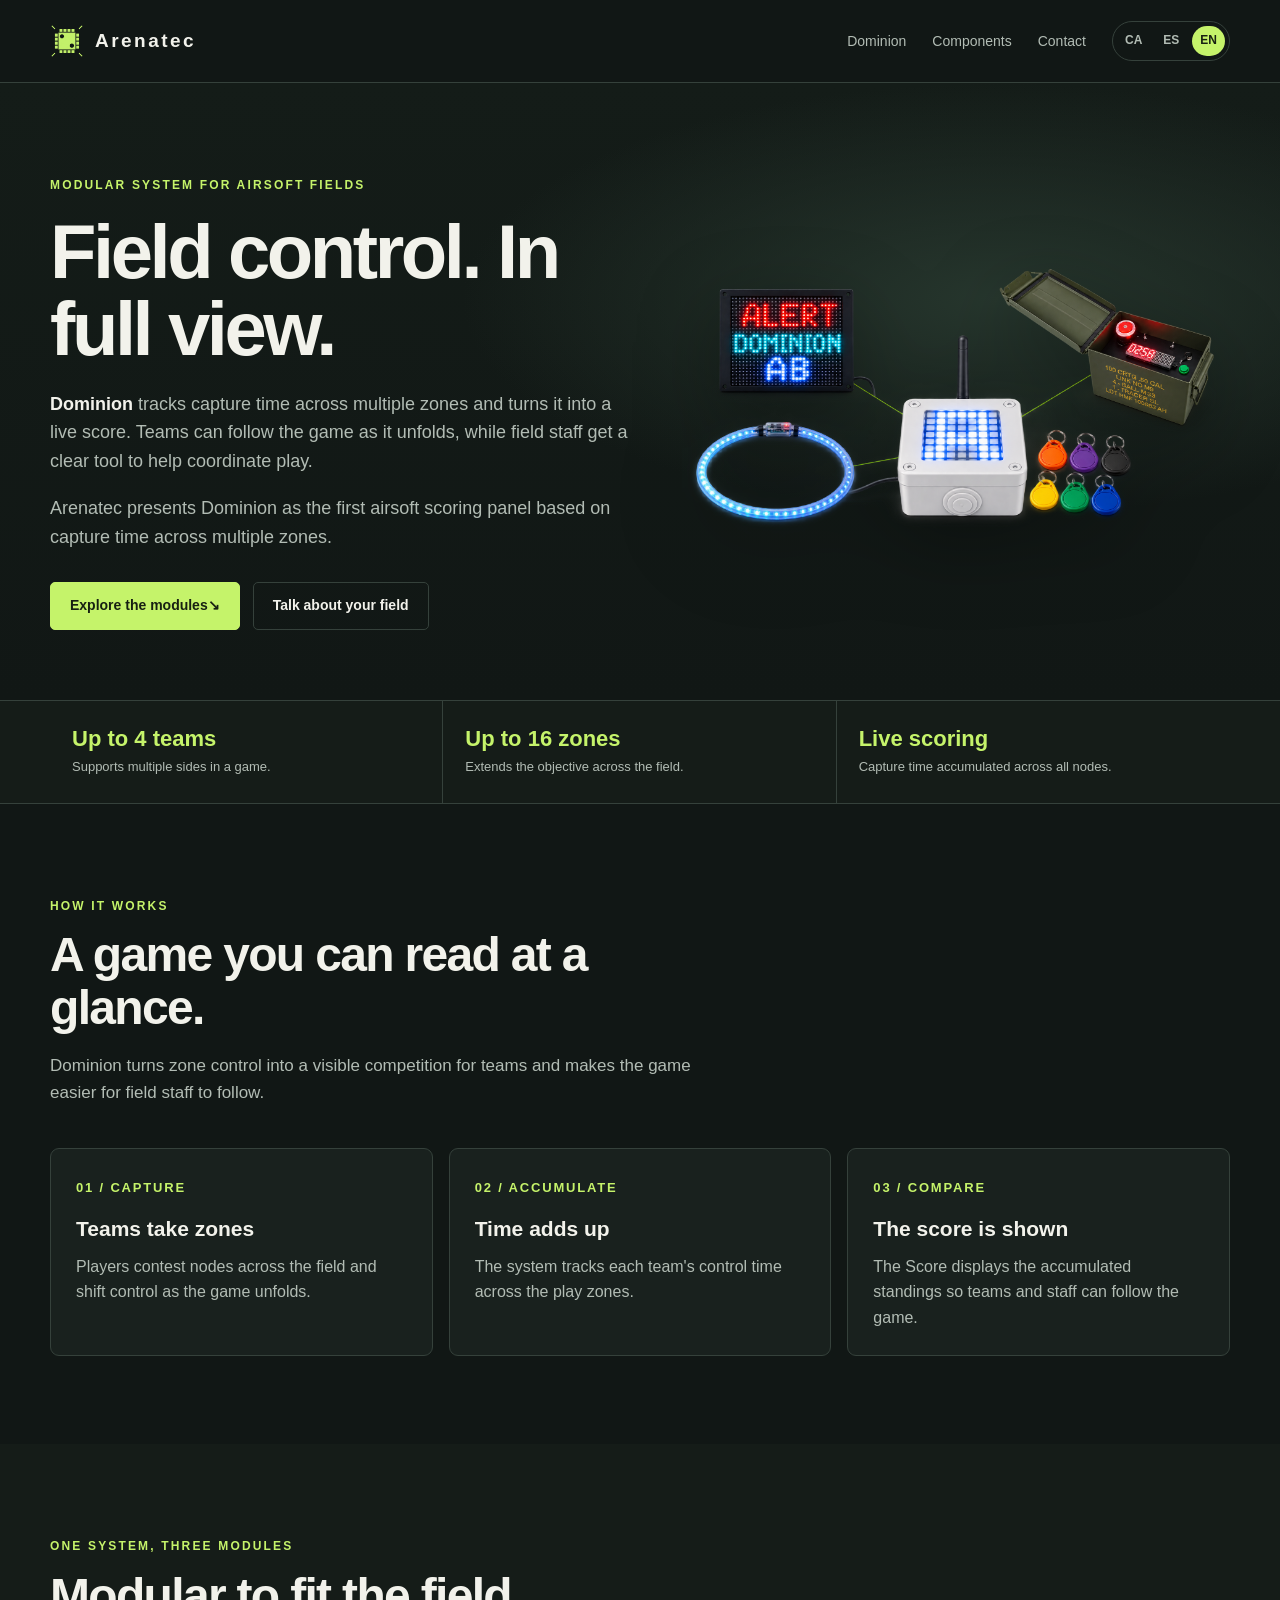
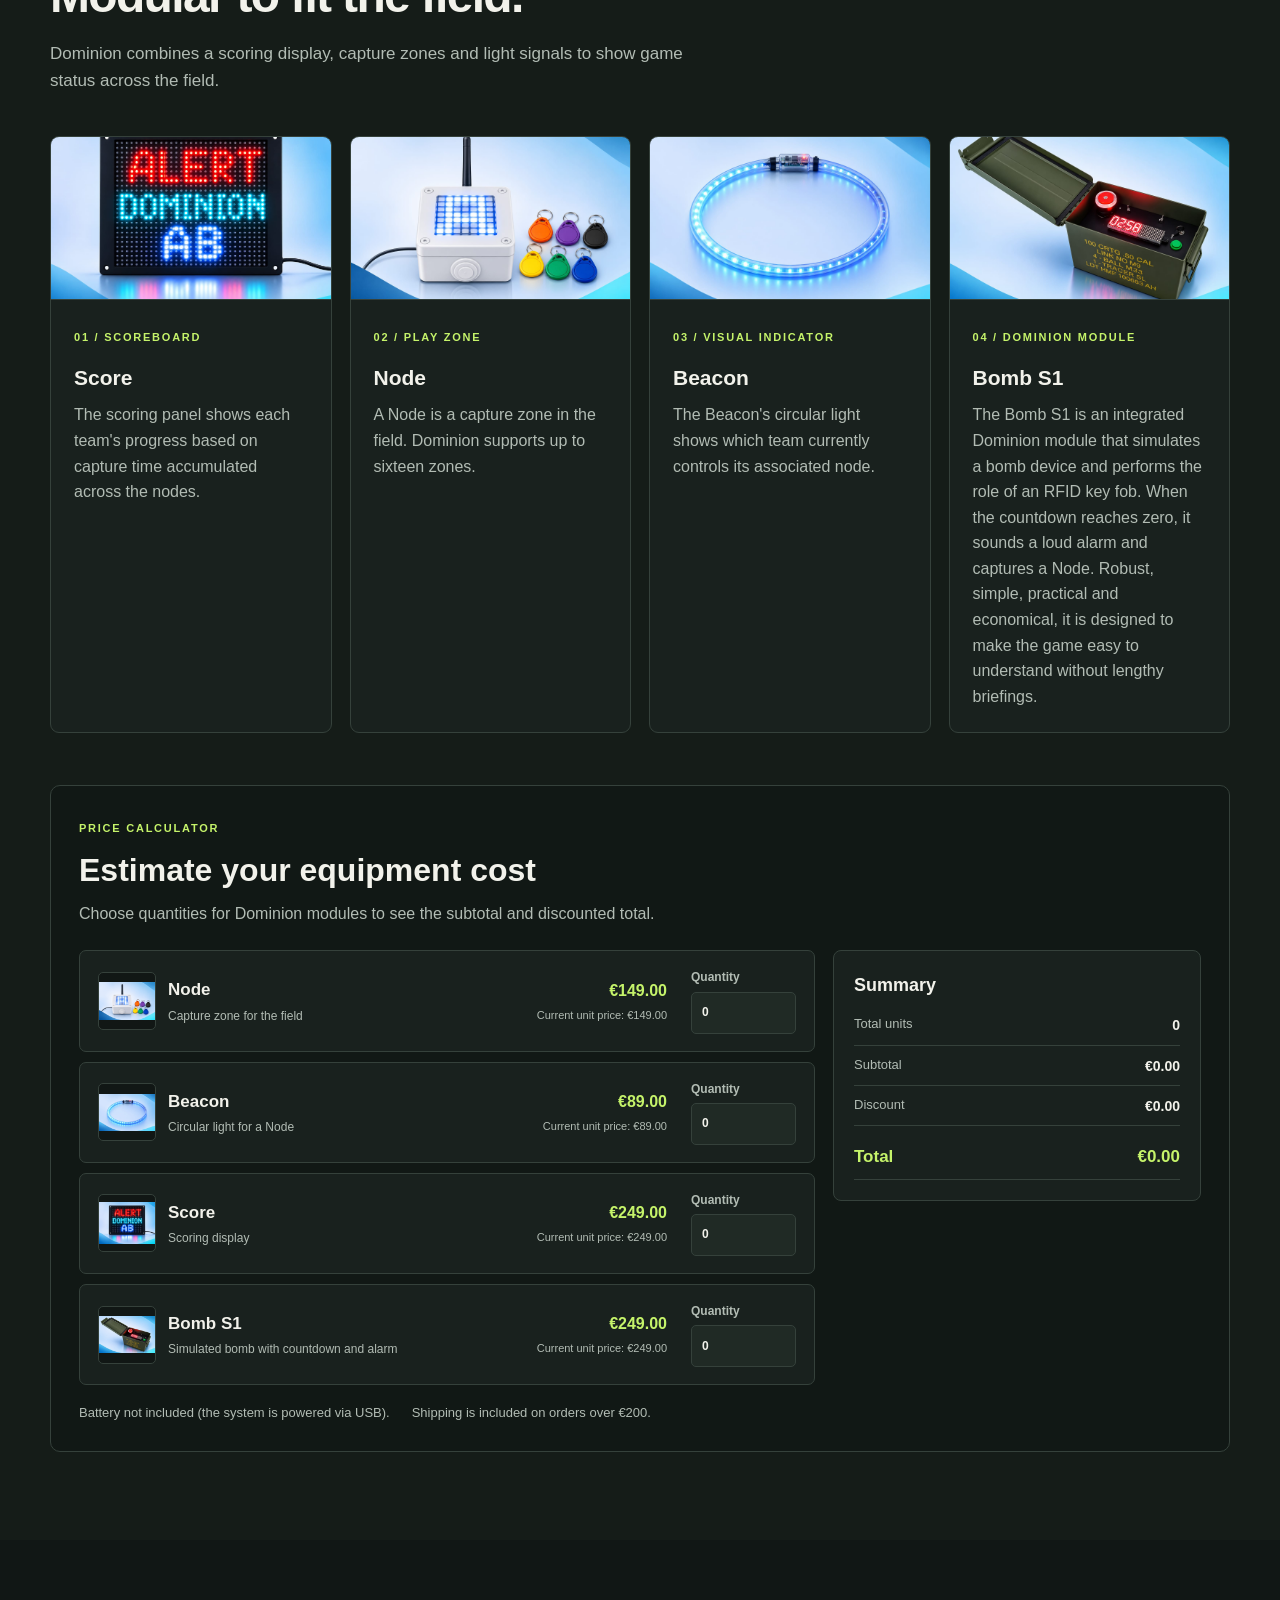
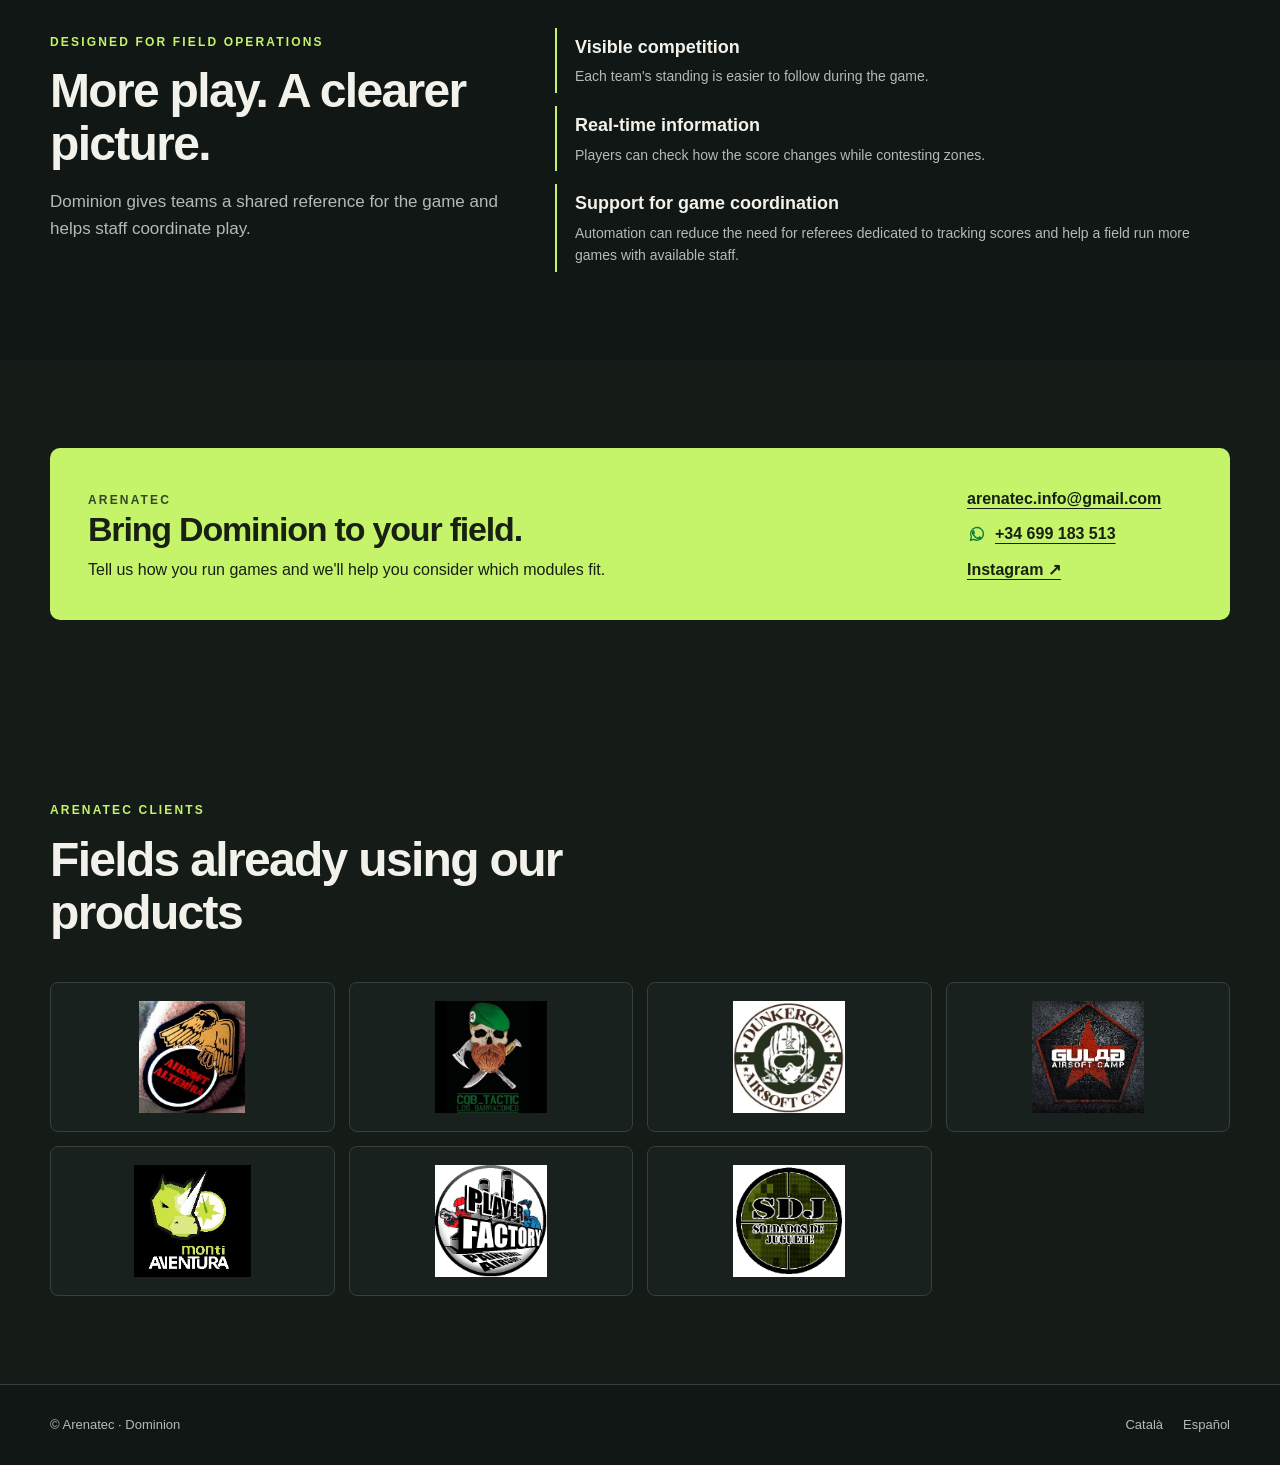
==== commit 3e1bcd09: "img general" ====
--- a/index.html
+++ b/index.html
@@ -5,10 +5,10 @@
 <header class="site-header"><div class="wrap header-row"><a class="brand" href="index.es.html" aria-label="Arenatec, inicio"><img class="brand-logo" src="assets/logos/arenatec-icon.png" alt=""> Arenatec</a><nav class="nav" aria-label="Navegación principal"><a href="#dominion">Dominion</a><a href="#components">Componentes</a><a href="#contact">Contacto</a><div class="languages" aria-label="Elegir idioma"><a href="index.ca.html" lang="ca">CA</a><a href="index.es.html" aria-current="page" lang="es">ES</a><a href="index.en.html" lang="en">EN</a></div></nav></div></header>
 <main id="main">
 <section class="hero" id="dominion"><div class="wrap hero-grid"><div><span class="eyebrow">Sistema modular para campos de airsoft</span><h1>El control del campo. A la vista de todos.</h1><p><strong>Dominion</strong> contabiliza el tiempo de captura de varias zonas y lo convierte en una puntuación en directo. Los equipos ven cómo evoluciona la partida mientras el personal del campo dispone de una herramienta clara para coordinarla.</p><p class="body-copy">Arenatec presenta Dominion como el primer panel de puntuación para airsoft basado en el tiempo de captura de distintas zonas.</p><div class="actions"><a class="button primary" href="#components">Descubre los módulos <span aria-hidden="true">↘</span></a><a class="button secondary" href="#contact">Hablemos de tu campo</a></div></div>
-<svg class="hero-art" viewBox="0 0 620 430" role="img" aria-labelledby="hero-title hero-desc" xmlns="http://www.w3.org/2000/svg"><title id="hero-title">Esquema de Dominion</title><desc id="hero-desc">Un panel Score conectado a varias zonas de captura Node y a sus indicadores Beacon.</desc><rect x="28" y="34" width="564" height="362" rx="18" fill="#151d19" stroke="#46564c" stroke-width="2"/><text x="57" y="75" fill="#aeb9b0" font-family="Arial" font-size="13" letter-spacing="3">DOMINION / ZONAS EN JUEGO</text><rect x="171" y="102" width="278" height="114" rx="12" fill="#222e28" stroke="#58685d"/><text x="310" y="132" fill="#c5f36a" font-family="Arial" font-size="12" text-anchor="middle" letter-spacing="2">SCORE</text><g font-family="Arial" font-weight="700" text-anchor="middle"><text x="226" y="192" fill="#95c7e5" font-size="48">68</text><text x="310" y="192" fill="#e29797" font-size="48">51</text><text x="394" y="192" fill="#d9c676" font-size="48">37</text></g><g stroke="#72816f" stroke-width="2" stroke-dasharray="4 7" fill="none"><path d="M210 217v54m0 0H114v44M310 217v98m100-98v54m0 0h96v44"/></g><g><rect x="72" y="315" width="84" height="45" rx="8" fill="#29352e" stroke="#57665a"/><text x="114" y="343" fill="#c5f36a" font-family="Arial" font-size="12" text-anchor="middle">NODE A</text><rect x="268" y="315" width="84" height="45" rx="8" fill="#29352e" stroke="#57665a"/><text x="310" y="343" fill="#c5f36a" font-family="Arial" font-size="12" text-anchor="middle">NODE B</text><rect x="468" y="315" width="84" height="45" rx="8" fill="#29352e" stroke="#57665a"/><text x="510" y="343" fill="#c5f36a" font-family="Arial" font-size="12" text-anchor="middle">NODE C</text><circle cx="114" cy="286" r="11" fill="#95c7e5"/><circle cx="310" cy="286" r="11" fill="#e29797"/><circle cx="510" cy="286" r="11" fill="#d9c676"/></g><text x="310" y="382" fill="#aeb9b0" font-family="Arial" font-size="11" text-anchor="middle" letter-spacing="2">NODES + BEACONS → TIEMPO DE CAPTURA → SCORE</text></svg></div></section>
+<img class="hero-art" src="assets/img/dominion-system-overview.png" alt="Sistema Dominion con el Node como centro de comunicación conectado al Score, al Beacon y a la Bomb S1"></div></section>
 <section class="proof" aria-label="Capacidad del sistema"><div class="wrap proof-grid"><div class="proof-item"><strong>Hasta 4 equipos</strong><span>Admite distintos bandos en una partida.</span></div><div class="proof-item"><strong>Hasta 16 zonas</strong><span>Amplía el objetivo a varios puntos del campo.</span></div><div class="proof-item"><strong>Puntuación en directo</strong><span>Tiempo de captura acumulado entre todos los nodos.</span></div></div></section>
 <section class="section"><div class="wrap"><div class="section-heading"><span class="eyebrow">Cómo funciona</span><h2>Una partida que se entiende de un vistazo.</h2><p>Dominion convierte el control de zonas en una competición visible para los equipos y más fácil de seguir para el personal del campo.</p></div><div class="steps"><article class="step"><span class="step-number">01 / CAPTURA</span><h3>Los equipos toman zonas</h3><p>Los jugadores disputan los nodos distribuidos por el campo y alternan su control durante la partida.</p></article><article class="step"><span class="step-number">02 / ACUMULA</span><h3>El tiempo suma</h3><p>El sistema contabiliza el tiempo de control de cada equipo a través de las zonas de juego.</p></article><article class="step"><span class="step-number">03 / COMPARA</span><h3>La puntuación se muestra</h3><p>El Score hace visible la situación acumulada para que equipos y organización sigan el ritmo del juego.</p></article></div></div></section>
-<section class="section alt" id="components"><div class="wrap"><div class="section-heading"><span class="eyebrow">Un sistema, tres módulos</span><h2>Modular para adaptarse al campo.</h2><p>Dominion combina una pantalla de puntuación, zonas de captura y señales luminosas para mostrar el estado del juego en el campo.</p></div><div class="modules"><article class="module"><img src="assets/img/Score_1.jpeg" alt="Fotografía real del panel de puntuaciones Dominion Score"><div class="module-copy"><span class="tag">01 / Marcador</span><h3>Score</h3><p>El panel de puntuaciones muestra los equipos y su progreso según el tiempo de captura acumulado en los nodos.</p></div></article><article class="module"><img src="assets/img/Node_1.jpeg" alt="Fotografía real del Node de captura Dominion"><div class="module-copy"><span class="tag">02 / Zona de juego</span><h3>Node</h3><p>El Node corresponde a una zona capturable del campo. Dominion permite configurar hasta dieciséis zonas.</p></div></article><article class="module"><img src="assets/img/Beacon_1.jpeg" alt="Fotografía real del Beacon circular iluminado de Dominion"><div class="module-copy"><span class="tag">03 / Indicador visual</span><h3>Beacon</h3><p>La luz circular del Beacon indica visualmente qué equipo tiene capturado el node asociado.</p></div></article><article class="module"><img src="assets/img/BOMBS1_1.jpeg" alt="Fotografía de la Bomba S1 simulada, módulo integrado en el sistema Dominion"><div class="module-copy"><span class="tag">04 / Módulo Dominion</span><h3>Bomba S1</h3><p>La Bomba S1 es un módulo integrado de Dominion que simula un dispositivo bomba y cumple la función de un llavero RFID. Cuando la cuenta atrás llega a cero, activa una potente alarma acústica y captura un Node. Robusta, simple, práctica y económica, está pensada para que la partida se entienda sin grandes explicaciones en el briefing.</p><ul class="module-features"><li>Carcasa de acero.</li><li>Pantalla grande con 265 LEDs de alta luminosidad.</li><li>Pulsador microswitch de larga duración.</li><li>Mini-juegos para que los jugadores descubran cómo armar y desarmar la bomba.</li><li>Contacto de encendido mediante llave.</li><li>Configuración de una sola vez: la memoria no volátil guarda la cuenta atrás y el nivel de dificultad para armar y desarmar.</li><li>Alarma acústica potente.</li><li>Batería no incluida.</li></ul></div></article></div><div class="price-calculator" data-price-calculator data-language="es"><div class="calculator-intro"><span class="tag">Calculadora de precios</span><h3>Calcula el coste de tu equipamiento</h3><p>Elige las cantidades de los módulos Dominion y consulta el subtotal y el total con descuento.</p></div><div class="calculator-layout"><div class="calculator-products"><label class="calculator-product"><span class="calculator-product-name"><strong>Node</strong><small>Zona capturable del campo</small></span><span class="calculator-unit-price"><strong>149,00 €</strong><small>Precio unitario actual: <output data-current-unit-price>149,00 €</output></small></span><span class="calculator-quantity"><span>Cantidad</span><input data-quantity data-unit-price="149" data-minimum-price="110" data-minimum-quantity="16" type="number" min="0" step="1" value="0" inputmode="numeric" aria-label="Cantidad de Node"></span></label><label class="calculator-product"><span class="calculator-product-name"><strong>Beacon</strong><small>Luz circular para el Node</small></span><span class="calculator-unit-price"><strong>89,00 €</strong><small>Precio unitario actual: <output data-current-unit-price>89,00 €</output></small></span><span class="calculator-quantity"><span>Cantidad</span><input data-quantity data-unit-price="89" data-minimum-price="70" data-minimum-quantity="16" type="number" min="0" step="1" value="0" inputmode="numeric" aria-label="Cantidad de Beacon"></span></label><label class="calculator-product"><span class="calculator-product-name"><strong>Score</strong><small>Pantalla de puntuación</small></span><span class="calculator-unit-price"><strong>249,00 €</strong><small>Precio unitario actual: <output data-current-unit-price>249,00 €</output></small></span><span class="calculator-quantity"><span>Cantidad</span><input data-quantity data-unit-price="249" data-minimum-price="210" data-minimum-quantity="4" type="number" min="0" step="1" value="0" inputmode="numeric" aria-label="Cantidad de Score"></span></label><label class="calculator-product"><span class="calculator-product-name"><strong>Bomba S1</strong><small>Bomba simulada con cuenta atrás y alarma</small></span><span class="calculator-unit-price"><strong>249,00 €</strong><small>Precio unitario actual: <output data-current-unit-price>249,00 €</output></small></span><span class="calculator-quantity"><span>Cantidad</span><input data-quantity data-unit-price="249" data-minimum-price="219" data-minimum-quantity="4" type="number" min="0" step="1" value="0" inputmode="numeric" aria-label="Cantidad de Bomba S1"></span></label></div><aside class="calculator-summary" aria-label="Resumen"><h4>Resumen</h4><dl><div><dt>Unidades totales</dt><dd data-item-count>0</dd></div><div><dt>Subtotal</dt><dd><output data-subtotal>0,00 €</output></dd></div><div><dt>Descuento</dt><dd><output data-discount>0,00 €</output></dd></div><div class="calculator-grand-total"><dt>Total</dt><dd><output data-total aria-live="polite">0,00 €</output></dd></div></dl></aside></div><p class="calculator-purchase-notes"><span>Batería no incluida (el sistema se alimenta por USB).</span><span>Envío incluido en pedidos superiores a 200 €.</span></p><noscript><p class="calculator-nojs">El cálculo automático necesita JavaScript. Los productos y sus precios unitarios siguen disponibles.</p></noscript></div></div></section>
+<section class="section alt" id="components"><div class="wrap"><div class="section-heading"><span class="eyebrow">Un sistema, tres módulos</span><h2>Modular para adaptarse al campo.</h2><p>Dominion combina una pantalla de puntuación, zonas de captura y señales luminosas para mostrar el estado del juego en el campo.</p></div><div class="modules"><article class="module"><img src="assets/img/Score_1.jpeg" alt="Fotografía real del panel de puntuaciones Dominion Score"><div class="module-copy"><span class="tag">01 / Marcador</span><h3>Score</h3><p>El panel de puntuaciones muestra los equipos y su progreso según el tiempo de captura acumulado en los nodos.</p></div></article><article class="module"><img src="assets/img/Node_1.jpeg" alt="Fotografía real del Node de captura Dominion"><div class="module-copy"><span class="tag">02 / Zona de juego</span><h3>Node</h3><p>El Node corresponde a una zona capturable del campo. Dominion permite configurar hasta dieciséis zonas.</p></div></article><article class="module"><img src="assets/img/Beacon_1.jpeg" alt="Fotografía real del Beacon circular iluminado de Dominion"><div class="module-copy"><span class="tag">03 / Indicador visual</span><h3>Beacon</h3><p>La luz circular del Beacon indica visualmente qué equipo tiene capturado el node asociado.</p></div></article><article class="module"><img src="assets/img/BOMBS1_1.jpeg" alt="Fotografía del Bomb S1 simulado, módulo integrado en el sistema Dominion"><div class="module-copy"><span class="tag">04 / Módulo Dominion</span><h3>Bomb S1</h3><p>El Bomb S1 es un módulo integrado de Dominion que simula un dispositivo bomba y cumple la función de un llavero RFID. Cuando la cuenta atrás llega a cero, activa una potente alarma acústica y captura un Node. Robusta, simple, práctica y económica, está pensada para que la partida se entienda sin grandes explicaciones en el briefing.</p></div></article></div><div class="price-calculator" data-price-calculator data-language="es"><div class="calculator-intro"><span class="tag">Calculadora de precios</span><h3>Calcula el coste de tu equipamiento</h3><p>Elige las cantidades de los módulos Dominion y consulta el subtotal y el total con descuento.</p></div><div class="calculator-layout"><div class="calculator-products"><label class="calculator-product"><span class="calculator-product-name"><img src="assets/img/Node_1.jpeg" alt=""><span class="calculator-product-copy"><strong>Node</strong><small>Zona capturable del campo</small></span></span><span class="calculator-unit-price"><strong>149,00 €</strong><small>Precio unitario actual: <output data-current-unit-price>149,00 €</output></small></span><span class="calculator-quantity"><span>Cantidad</span><input data-quantity data-unit-price="149" data-minimum-price="110" data-minimum-quantity="16" type="number" min="0" step="1" value="0" inputmode="numeric" aria-label="Cantidad de Node"></span></label><label class="calculator-product"><span class="calculator-product-name"><img src="assets/img/Beacon_1.jpeg" alt=""><span class="calculator-product-copy"><strong>Beacon</strong><small>Luz circular para el Node</small></span></span><span class="calculator-unit-price"><strong>89,00 €</strong><small>Precio unitario actual: <output data-current-unit-price>89,00 €</output></small></span><span class="calculator-quantity"><span>Cantidad</span><input data-quantity data-unit-price="89" data-minimum-price="70" data-minimum-quantity="16" type="number" min="0" step="1" value="0" inputmode="numeric" aria-label="Cantidad de Beacon"></span></label><label class="calculator-product"><span class="calculator-product-name"><img src="assets/img/Score_1.jpeg" alt=""><span class="calculator-product-copy"><strong>Score</strong><small>Pantalla de puntuación</small></span></span><span class="calculator-unit-price"><strong>249,00 €</strong><small>Precio unitario actual: <output data-current-unit-price>249,00 €</output></small></span><span class="calculator-quantity"><span>Cantidad</span><input data-quantity data-unit-price="249" data-minimum-price="210" data-minimum-quantity="4" type="number" min="0" step="1" value="0" inputmode="numeric" aria-label="Cantidad de Score"></span></label><label class="calculator-product"><span class="calculator-product-name"><img src="assets/img/BOMBS1_1.jpeg" alt=""><span class="calculator-product-copy"><strong>Bomb S1</strong><small>Bomba simulada con cuenta atrás y alarma</small></span></span><span class="calculator-unit-price"><strong>249,00 €</strong><small>Precio unitario actual: <output data-current-unit-price>249,00 €</output></small></span><span class="calculator-quantity"><span>Cantidad</span><input data-quantity data-unit-price="249" data-minimum-price="219" data-minimum-quantity="4" type="number" min="0" step="1" value="0" inputmode="numeric" aria-label="Cantidad de Bomb S1"></span></label></div><aside class="calculator-summary" aria-label="Resumen"><h4>Resumen</h4><dl><div><dt>Unidades totales</dt><dd data-item-count>0</dd></div><div><dt>Subtotal</dt><dd><output data-subtotal>0,00 €</output></dd></div><div><dt>Descuento</dt><dd><output data-discount>0,00 €</output></dd></div><div class="calculator-grand-total"><dt>Total</dt><dd><output data-total aria-live="polite">0,00 €</output></dd></div></dl></aside></div><p class="calculator-purchase-notes"><span>Batería no incluida (el sistema se alimenta por USB).</span><span>Envío incluido en pedidos superiores a 200 €.</span></p><noscript><p class="calculator-nojs">El cálculo automático necesita JavaScript. Los productos y sus precios unitarios siguen disponibles.</p></noscript></div></div></section>
 <section class="section"><div class="wrap benefit-grid"><div><span class="eyebrow">Pensado para la operación</span><h2>Más juego. Una lectura más clara.</h2><p class="body-copy">Dominion ofrece a los equipos una referencia compartida de la partida y ayuda al personal a coordinar los momentos de juego.</p></div><div class="benefits"><div class="benefit"><strong>Competición visible</strong><span>La situación de cada equipo es más fácil de seguir durante la partida.</span></div><div class="benefit"><strong>Información en tiempo real</strong><span>Los jugadores pueden consultar cómo evoluciona la puntuación mientras disputan las zonas.</span></div><div class="benefit"><strong>Apoyo para coordinar el juego</strong><span>La automatización puede reducir la necesidad de árbitros dedicados a controlar la puntuación y ayudar al campo a organizar más partidas con el personal disponible.</span></div></div></div></section>
 <section class="section alt" id="contact"><div class="wrap"><div class="contact-panel"><div><span class="eyebrow" style="color:#334823">Arenatec</span><h2>Lleva Dominion a tu campo.</h2><p>Cuéntanos cómo organizas las partidas y te ayudaremos a valorar qué módulos necesitas.</p></div><div class="contact-links"><a href="mailto:arenatec.info@gmail.com">arenatec.info@gmail.com</a><a class="whatsapp-link" href="https://wa.me/34699183513" target="_blank" rel="noopener noreferrer" aria-label="Abrir conversación de WhatsApp con Arenatec, +34 699 183 513"><svg class="whatsapp-icon" viewBox="0 0 32 32" aria-hidden="true" focusable="false"><path d="M26.2 15.7a10.2 10.2 0 0 1-15.1 8.9L5.5 26l1.5-5.4a10.2 10.2 0 1 1 19.2-4.9Z" fill="none" stroke="currentColor" stroke-width="2.1" stroke-linejoin="round"/><path d="M12.1 10.4c-.4-.5-.7-.5-1-.5h-.8c-.3 0-.8.1-1.1.5-.4.4-1.4 1.4-1.4 3.4s1.4 4 1.6 4.3c.2.3 2.7 4.4 6.7 6 3.3 1.3 4 .9 4.7.9.7-.1 2.3-.9 2.6-1.8.3-.9.3-1.7.2-1.8-.1-.2-.4-.3-.8-.5l-2.6-1.2c-.4-.2-.7-.3-1 .2-.3.4-1 1.2-1.3 1.4-.2.3-.5.3-.9.1-.4-.2-1.7-.6-3.2-2a12.3 12.3 0 0 1-2.2-2.7c-.2-.4 0-.7.2-.9l.6-.7c.2-.2.3-.4.4-.7.1-.3 0-.5-.1-.7l-1.2-2.8Z" fill="currentColor"/></svg>+34 699 183 513</a><a href="https://www.instagram.com/arenatec.info/" target="_blank" rel="noopener noreferrer">Instagram ↗</a></div></div></div></section>
-</main><footer class="site-footer"><div class="wrap footer-row"><span>© Arenatec · Dominion</span><div class="footer-links"><a href="index.ca.html" lang="ca">Català</a><a href="index.en.html" lang="en">English</a></div></div></footer></body></html>
+<section class="section alt clients-section" id="clients"><div class="wrap"><div class="section-heading"><span class="eyebrow">Clientes ArenaTec</span><h2>Campos que ya utilizan nuestros productos</h2></div><div class="client-logos"><figure class="client-logo"><img src="assets/clients/altemira.jpg" alt="Logotipo de Airsoft Altemira"></figure><figure class="client-logo"><img src="assets/clients/cqbBarracones.jpeg" alt="Logotipo de CQB Tactic Los Barracones"></figure><figure class="client-logo"><img src="assets/clients/dunkerque.jpg" alt="Logotipo de Dunkerque Airsoft Camp"></figure><figure class="client-logo"><img src="assets/clients/gulag.jpg" alt="Logotipo de Gulag Airsoft Camp"></figure><figure class="client-logo"><img src="assets/clients/montiAventura.jpg" alt="Logotipo de Monti Aventura"></figure><figure class="client-logo"><img src="assets/clients/playerFactory.png" alt="Logotipo de Player Factory Airsoft"></figure><figure class="client-logo"><img src="assets/clients/sdj.png" alt="Logotipo de SDJ Soldados de Juguete"></figure></div></div></section></main><footer class="site-footer"><div class="wrap footer-row"><span>© Arenatec · Dominion</span><div class="footer-links"><a href="index.ca.html" lang="ca">Català</a><a href="index.en.html" lang="en">English</a></div></div></footer></body></html>
--- a/css/site.css
+++ b/css/site.css
@@ -10,4 +10,8 @@
 
 .calculator-purchase-notes{display:flex;flex-wrap:wrap;gap:8px 22px;margin:18px 0 0;color:var(--muted);font-size:13px;line-height:1.5}
 
-.module-features{display:grid;gap:5px;margin:14px 0 0;padding-left:18px;color:var(--muted);font-size:13px;line-height:1.5}.module-features li::marker{color:var(--accent)}
+
+
+.client-logos{display:grid;grid-template-columns:repeat(4,minmax(0,1fr));gap:14px}.client-logo{margin:0;min-height:150px;padding:18px;display:grid;place-items:center;border:1px solid var(--line);border-radius:8px;background:var(--panel)}.client-logo img{display:block;width:100%;height:112px;object-fit:contain}@media(max-width:850px){.client-logos{grid-template-columns:repeat(3,minmax(0,1fr))}}@media(max-width:620px){.client-logos{grid-template-columns:repeat(2,minmax(0,1fr));gap:10px}.client-logo{min-height:120px;padding:12px}.client-logo img{height:88px}}
+
+.calculator-product-name{display:flex;align-items:center;gap:12px;min-width:0}.calculator-product-name>img{display:block;width:58px;height:58px;flex:none;object-fit:contain;border:1px solid var(--line);border-radius:5px;background:#111715}.calculator-product-copy{display:grid;gap:3px;min-width:0}
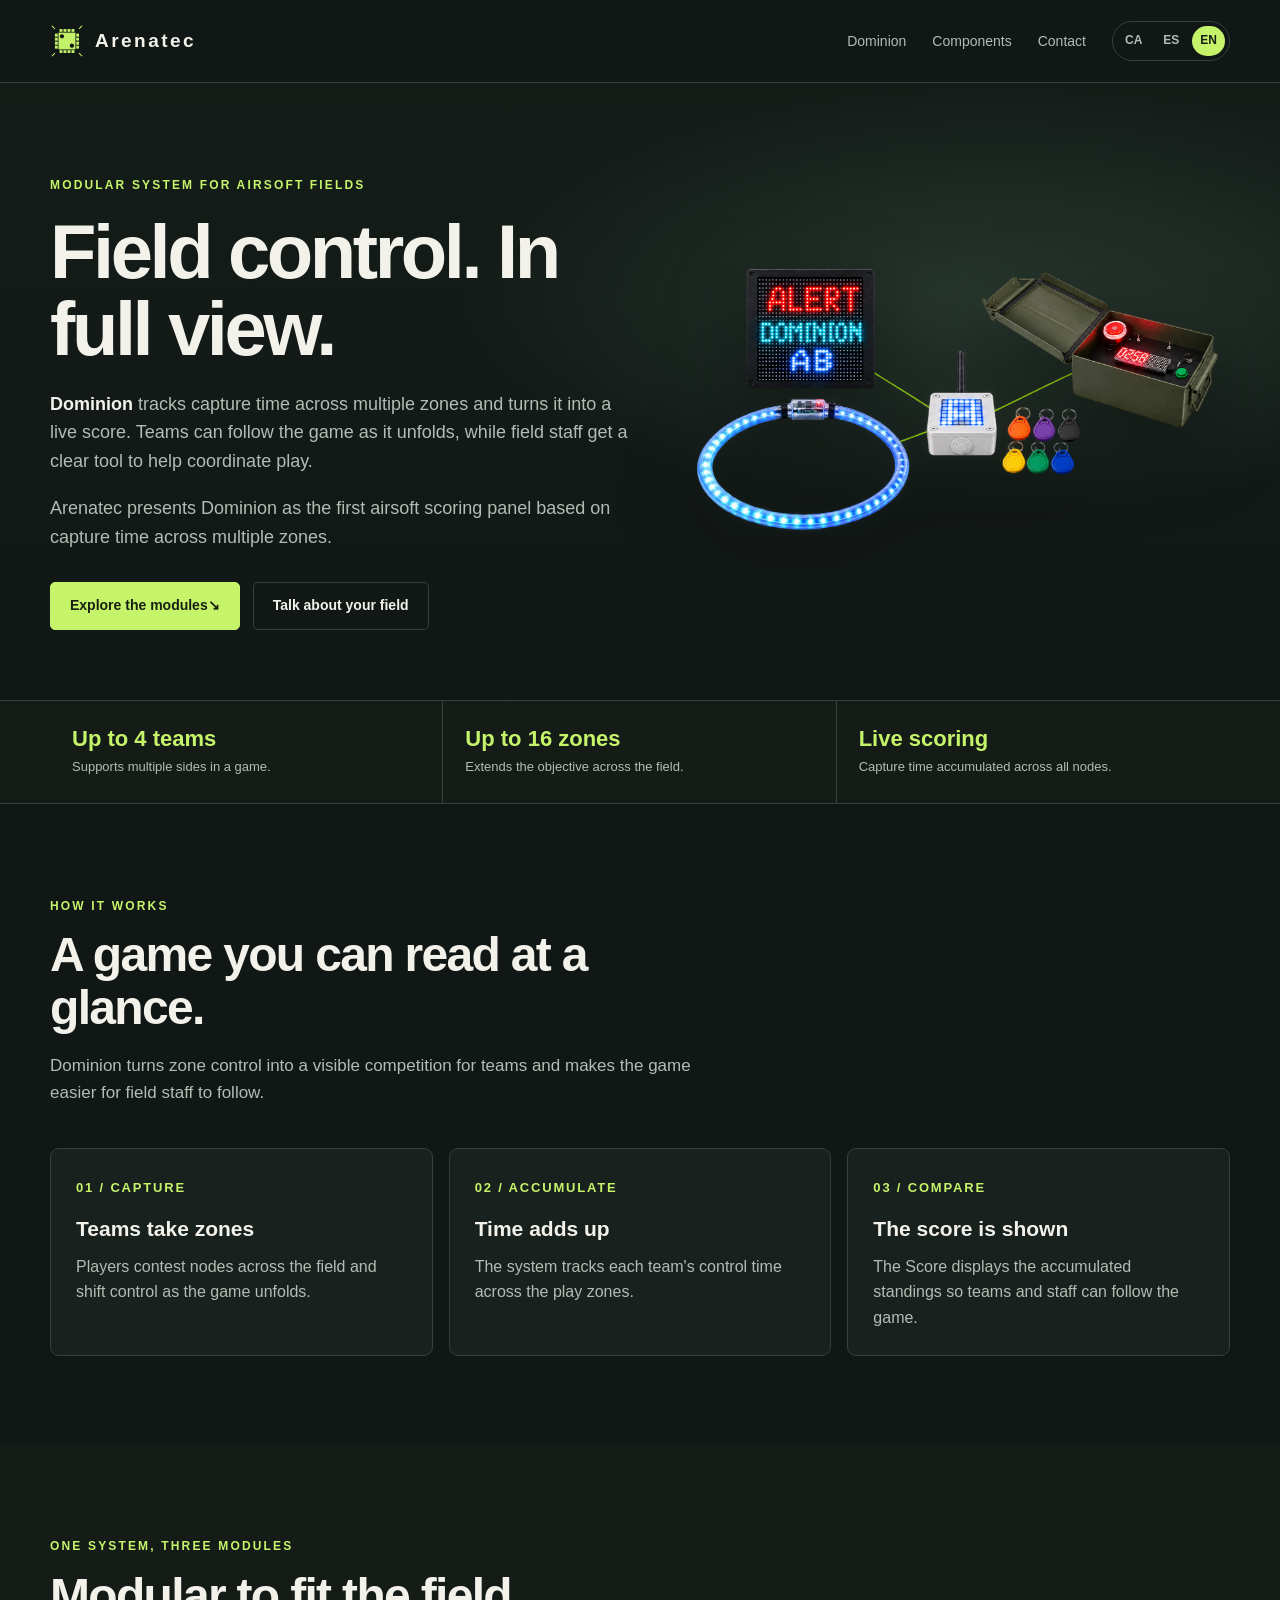
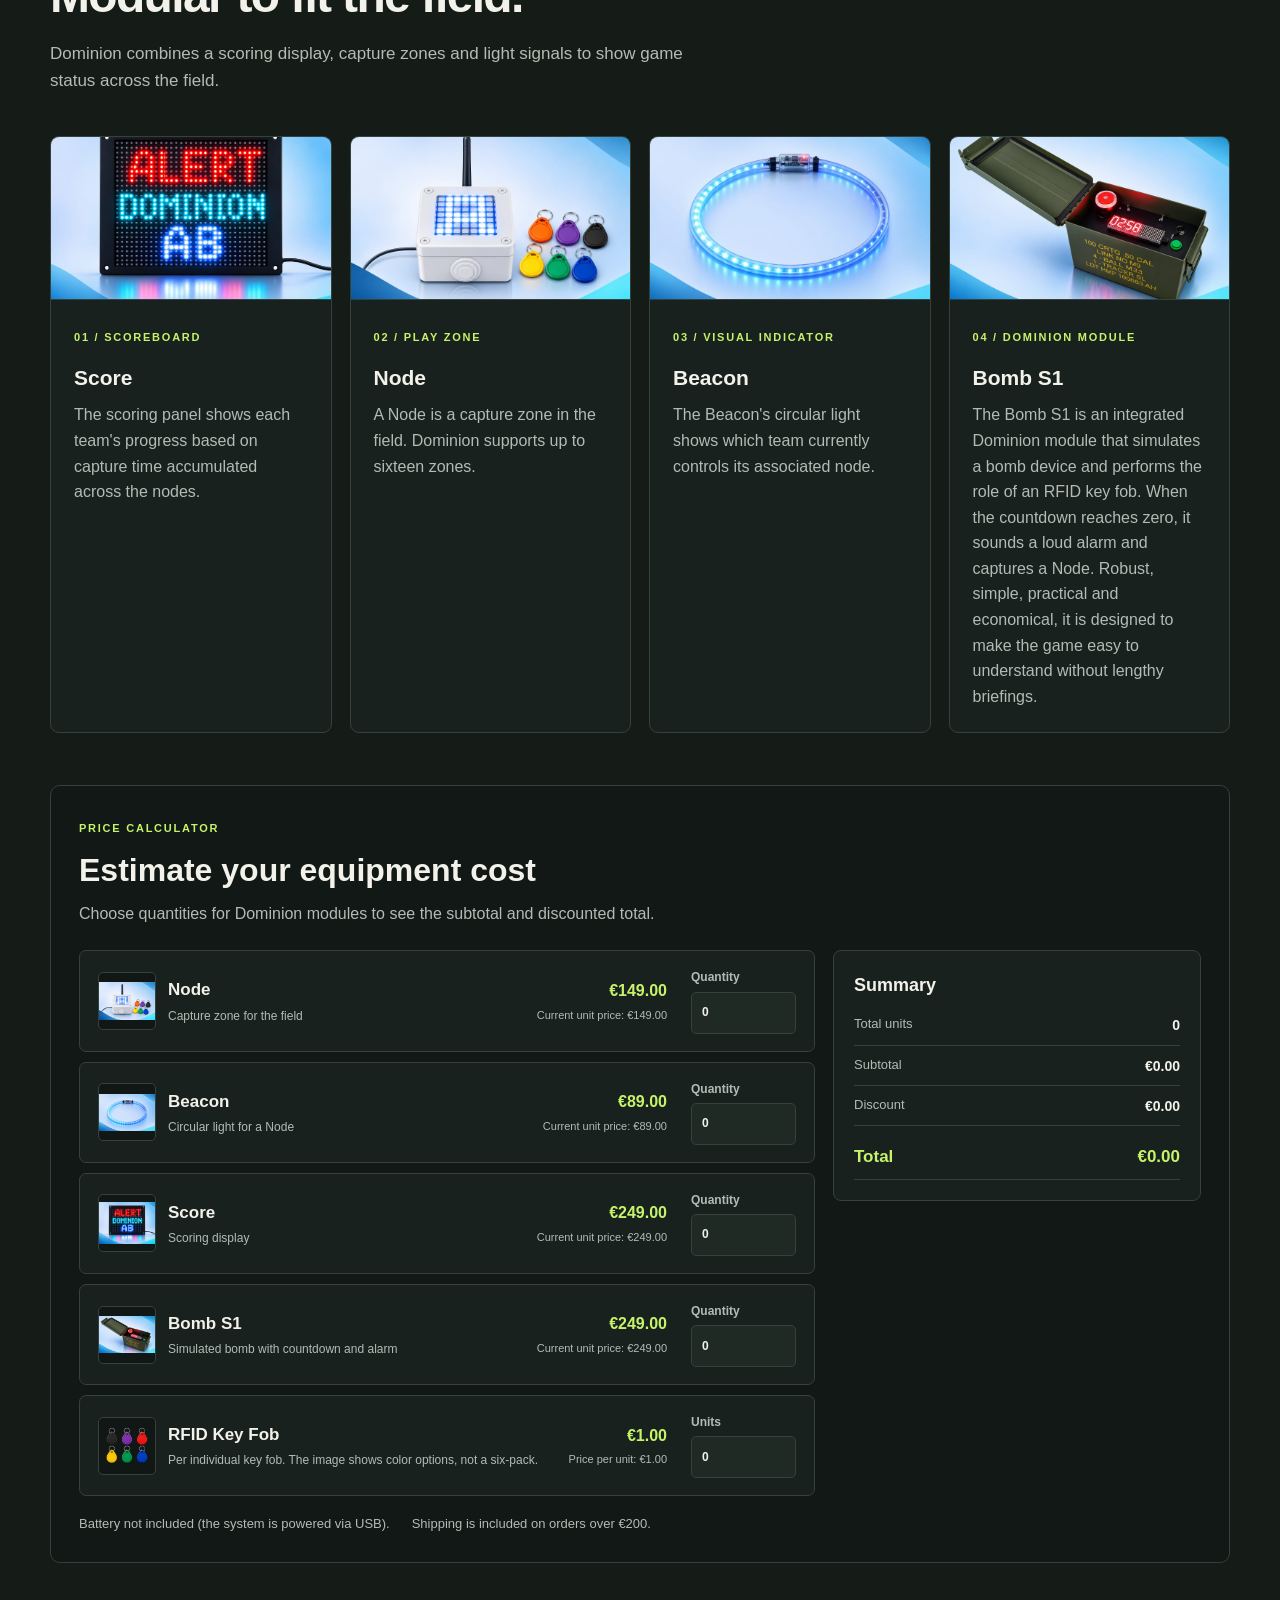
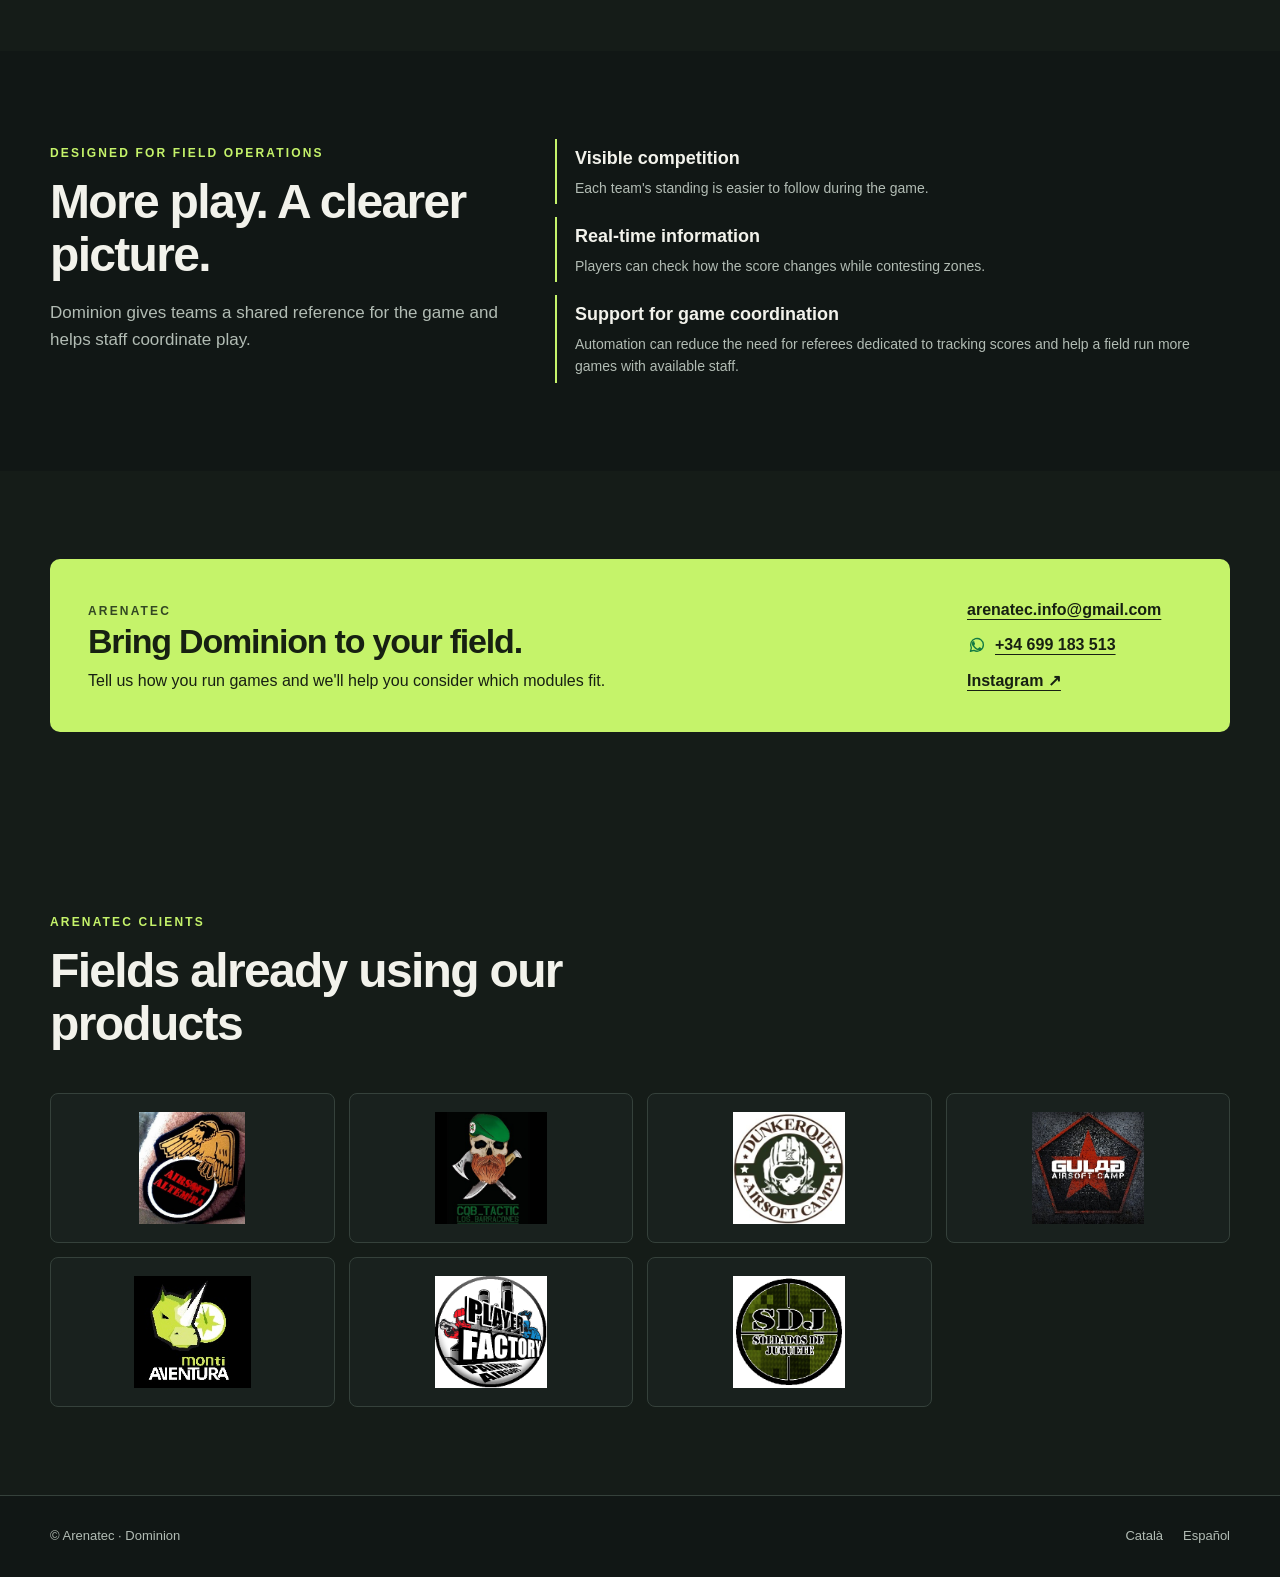
==== commit db2edeb5: "rfid" ====
--- a/index.html
+++ b/index.html
@@ -8,7 +8,7 @@
 <img class="hero-art" src="assets/img/dominion-system-overview.png" alt="Sistema Dominion con el Node como centro de comunicación conectado al Score, al Beacon y a la Bomb S1"></div></section>
 <section class="proof" aria-label="Capacidad del sistema"><div class="wrap proof-grid"><div class="proof-item"><strong>Hasta 4 equipos</strong><span>Admite distintos bandos en una partida.</span></div><div class="proof-item"><strong>Hasta 16 zonas</strong><span>Amplía el objetivo a varios puntos del campo.</span></div><div class="proof-item"><strong>Puntuación en directo</strong><span>Tiempo de captura acumulado entre todos los nodos.</span></div></div></section>
 <section class="section"><div class="wrap"><div class="section-heading"><span class="eyebrow">Cómo funciona</span><h2>Una partida que se entiende de un vistazo.</h2><p>Dominion convierte el control de zonas en una competición visible para los equipos y más fácil de seguir para el personal del campo.</p></div><div class="steps"><article class="step"><span class="step-number">01 / CAPTURA</span><h3>Los equipos toman zonas</h3><p>Los jugadores disputan los nodos distribuidos por el campo y alternan su control durante la partida.</p></article><article class="step"><span class="step-number">02 / ACUMULA</span><h3>El tiempo suma</h3><p>El sistema contabiliza el tiempo de control de cada equipo a través de las zonas de juego.</p></article><article class="step"><span class="step-number">03 / COMPARA</span><h3>La puntuación se muestra</h3><p>El Score hace visible la situación acumulada para que equipos y organización sigan el ritmo del juego.</p></article></div></div></section>
-<section class="section alt" id="components"><div class="wrap"><div class="section-heading"><span class="eyebrow">Un sistema, tres módulos</span><h2>Modular para adaptarse al campo.</h2><p>Dominion combina una pantalla de puntuación, zonas de captura y señales luminosas para mostrar el estado del juego en el campo.</p></div><div class="modules"><article class="module"><img src="assets/img/Score_1.jpeg" alt="Fotografía real del panel de puntuaciones Dominion Score"><div class="module-copy"><span class="tag">01 / Marcador</span><h3>Score</h3><p>El panel de puntuaciones muestra los equipos y su progreso según el tiempo de captura acumulado en los nodos.</p></div></article><article class="module"><img src="assets/img/Node_1.jpeg" alt="Fotografía real del Node de captura Dominion"><div class="module-copy"><span class="tag">02 / Zona de juego</span><h3>Node</h3><p>El Node corresponde a una zona capturable del campo. Dominion permite configurar hasta dieciséis zonas.</p></div></article><article class="module"><img src="assets/img/Beacon_1.jpeg" alt="Fotografía real del Beacon circular iluminado de Dominion"><div class="module-copy"><span class="tag">03 / Indicador visual</span><h3>Beacon</h3><p>La luz circular del Beacon indica visualmente qué equipo tiene capturado el node asociado.</p></div></article><article class="module"><img src="assets/img/BOMBS1_1.jpeg" alt="Fotografía del Bomb S1 simulado, módulo integrado en el sistema Dominion"><div class="module-copy"><span class="tag">04 / Módulo Dominion</span><h3>Bomb S1</h3><p>El Bomb S1 es un módulo integrado de Dominion que simula un dispositivo bomba y cumple la función de un llavero RFID. Cuando la cuenta atrás llega a cero, activa una potente alarma acústica y captura un Node. Robusta, simple, práctica y económica, está pensada para que la partida se entienda sin grandes explicaciones en el briefing.</p></div></article></div><div class="price-calculator" data-price-calculator data-language="es"><div class="calculator-intro"><span class="tag">Calculadora de precios</span><h3>Calcula el coste de tu equipamiento</h3><p>Elige las cantidades de los módulos Dominion y consulta el subtotal y el total con descuento.</p></div><div class="calculator-layout"><div class="calculator-products"><label class="calculator-product"><span class="calculator-product-name"><img src="assets/img/Node_1.jpeg" alt=""><span class="calculator-product-copy"><strong>Node</strong><small>Zona capturable del campo</small></span></span><span class="calculator-unit-price"><strong>149,00 €</strong><small>Precio unitario actual: <output data-current-unit-price>149,00 €</output></small></span><span class="calculator-quantity"><span>Cantidad</span><input data-quantity data-unit-price="149" data-minimum-price="110" data-minimum-quantity="16" type="number" min="0" step="1" value="0" inputmode="numeric" aria-label="Cantidad de Node"></span></label><label class="calculator-product"><span class="calculator-product-name"><img src="assets/img/Beacon_1.jpeg" alt=""><span class="calculator-product-copy"><strong>Beacon</strong><small>Luz circular para el Node</small></span></span><span class="calculator-unit-price"><strong>89,00 €</strong><small>Precio unitario actual: <output data-current-unit-price>89,00 €</output></small></span><span class="calculator-quantity"><span>Cantidad</span><input data-quantity data-unit-price="89" data-minimum-price="70" data-minimum-quantity="16" type="number" min="0" step="1" value="0" inputmode="numeric" aria-label="Cantidad de Beacon"></span></label><label class="calculator-product"><span class="calculator-product-name"><img src="assets/img/Score_1.jpeg" alt=""><span class="calculator-product-copy"><strong>Score</strong><small>Pantalla de puntuación</small></span></span><span class="calculator-unit-price"><strong>249,00 €</strong><small>Precio unitario actual: <output data-current-unit-price>249,00 €</output></small></span><span class="calculator-quantity"><span>Cantidad</span><input data-quantity data-unit-price="249" data-minimum-price="210" data-minimum-quantity="4" type="number" min="0" step="1" value="0" inputmode="numeric" aria-label="Cantidad de Score"></span></label><label class="calculator-product"><span class="calculator-product-name"><img src="assets/img/BOMBS1_1.jpeg" alt=""><span class="calculator-product-copy"><strong>Bomb S1</strong><small>Bomba simulada con cuenta atrás y alarma</small></span></span><span class="calculator-unit-price"><strong>249,00 €</strong><small>Precio unitario actual: <output data-current-unit-price>249,00 €</output></small></span><span class="calculator-quantity"><span>Cantidad</span><input data-quantity data-unit-price="249" data-minimum-price="219" data-minimum-quantity="4" type="number" min="0" step="1" value="0" inputmode="numeric" aria-label="Cantidad de Bomb S1"></span></label></div><aside class="calculator-summary" aria-label="Resumen"><h4>Resumen</h4><dl><div><dt>Unidades totales</dt><dd data-item-count>0</dd></div><div><dt>Subtotal</dt><dd><output data-subtotal>0,00 €</output></dd></div><div><dt>Descuento</dt><dd><output data-discount>0,00 €</output></dd></div><div class="calculator-grand-total"><dt>Total</dt><dd><output data-total aria-live="polite">0,00 €</output></dd></div></dl></aside></div><p class="calculator-purchase-notes"><span>Batería no incluida (el sistema se alimenta por USB).</span><span>Envío incluido en pedidos superiores a 200 €.</span></p><noscript><p class="calculator-nojs">El cálculo automático necesita JavaScript. Los productos y sus precios unitarios siguen disponibles.</p></noscript></div></div></section>
+<section class="section alt" id="components"><div class="wrap"><div class="section-heading"><span class="eyebrow">Un sistema, tres módulos</span><h2>Modular para adaptarse al campo.</h2><p>Dominion combina una pantalla de puntuación, zonas de captura y señales luminosas para mostrar el estado del juego en el campo.</p></div><div class="modules"><article class="module"><img src="assets/img/Score_1.jpeg" alt="Fotografía real del panel de puntuaciones Dominion Score"><div class="module-copy"><span class="tag">01 / Marcador</span><h3>Score</h3><p>El panel de puntuaciones muestra los equipos y su progreso según el tiempo de captura acumulado en los nodos.</p></div></article><article class="module"><img src="assets/img/Node_1.jpeg" alt="Fotografía real del Node de captura Dominion"><div class="module-copy"><span class="tag">02 / Zona de juego</span><h3>Node</h3><p>El Node corresponde a una zona capturable del campo. Dominion permite configurar hasta dieciséis zonas.</p></div></article><article class="module"><img src="assets/img/Beacon_1.jpeg" alt="Fotografía real del Beacon circular iluminado de Dominion"><div class="module-copy"><span class="tag">03 / Indicador visual</span><h3>Beacon</h3><p>La luz circular del Beacon indica visualmente qué equipo tiene capturado el node asociado.</p></div></article><article class="module"><img src="assets/img/BOMBS1_1.jpeg" alt="Fotografía del Bomb S1 simulado, módulo integrado en el sistema Dominion"><div class="module-copy"><span class="tag">04 / Módulo Dominion</span><h3>Bomb S1</h3><p>El Bomb S1 es un módulo integrado de Dominion que simula un dispositivo bomba y cumple la función de un llavero RFID. Cuando la cuenta atrás llega a cero, activa una potente alarma acústica y captura un Node. Robusta, simple, práctica y económica, está pensada para que la partida se entienda sin grandes explicaciones en el briefing.</p></div></article></div><div class="price-calculator" data-price-calculator data-language="es"><div class="calculator-intro"><span class="tag">Calculadora de precios</span><h3>Calcula el coste de tu equipamiento</h3><p>Elige las cantidades de los módulos Dominion y consulta el subtotal y el total con descuento.</p></div><div class="calculator-layout"><div class="calculator-products"><label class="calculator-product"><span class="calculator-product-name"><img src="assets/img/Node_1.jpeg" alt=""><span class="calculator-product-copy"><strong>Node</strong><small>Zona capturable del campo</small></span></span><span class="calculator-unit-price"><strong>149,00 €</strong><small>Precio unitario actual: <output data-current-unit-price>149,00 €</output></small></span><span class="calculator-quantity"><span>Cantidad</span><input data-quantity data-unit-price="149" data-minimum-price="110" data-minimum-quantity="16" type="number" min="0" step="1" value="0" inputmode="numeric" aria-label="Cantidad de Node"></span></label><label class="calculator-product"><span class="calculator-product-name"><img src="assets/img/Beacon_1.jpeg" alt=""><span class="calculator-product-copy"><strong>Beacon</strong><small>Luz circular para el Node</small></span></span><span class="calculator-unit-price"><strong>89,00 €</strong><small>Precio unitario actual: <output data-current-unit-price>89,00 €</output></small></span><span class="calculator-quantity"><span>Cantidad</span><input data-quantity data-unit-price="89" data-minimum-price="70" data-minimum-quantity="16" type="number" min="0" step="1" value="0" inputmode="numeric" aria-label="Cantidad de Beacon"></span></label><label class="calculator-product"><span class="calculator-product-name"><img src="assets/img/Score_1.jpeg" alt=""><span class="calculator-product-copy"><strong>Score</strong><small>Pantalla de puntuación</small></span></span><span class="calculator-unit-price"><strong>249,00 €</strong><small>Precio unitario actual: <output data-current-unit-price>249,00 €</output></small></span><span class="calculator-quantity"><span>Cantidad</span><input data-quantity data-unit-price="249" data-minimum-price="210" data-minimum-quantity="4" type="number" min="0" step="1" value="0" inputmode="numeric" aria-label="Cantidad de Score"></span></label><label class="calculator-product"><span class="calculator-product-name"><img src="assets/img/BOMBS1_1.jpeg" alt=""><span class="calculator-product-copy"><strong>Bomb S1</strong><small>Bomba simulada con cuenta atrás y alarma</small></span></span><span class="calculator-unit-price"><strong>249,00 €</strong><small>Precio unitario actual: <output data-current-unit-price>249,00 €</output></small></span><span class="calculator-quantity"><span>Cantidad</span><input data-quantity data-unit-price="249" data-minimum-price="219" data-minimum-quantity="4" type="number" min="0" step="1" value="0" inputmode="numeric" aria-label="Cantidad de Bomb S1"></span></label><label class="calculator-product"><span class="calculator-product-name"><img src="assets/img/rfid-keychain-colors.png" alt=""><span class="calculator-product-copy"><strong>Llavero RFID</strong><small>Por llavero individual. La imagen muestra los colores disponibles, no un paquete de seis.</small></span></span><span class="calculator-unit-price"><strong>1,00 €</strong><small>Precio por unidad: <output data-current-unit-price>1,00 €</output></small></span><span class="calculator-quantity"><span>Unidades</span><input data-quantity data-unit-price="1" data-minimum-price="0.75" data-minimum-quantity="10" type="number" min="0" step="1" value="0" inputmode="numeric" aria-label="Cantidad de llaveros RFID (unidades)"></span></label></div><aside class="calculator-summary" aria-label="Resumen"><h4>Resumen</h4><dl><div><dt>Unidades totales</dt><dd data-item-count>0</dd></div><div><dt>Subtotal</dt><dd><output data-subtotal>0,00 €</output></dd></div><div><dt>Descuento</dt><dd><output data-discount>0,00 €</output></dd></div><div class="calculator-grand-total"><dt>Total</dt><dd><output data-total aria-live="polite">0,00 €</output></dd></div></dl></aside></div><p class="calculator-purchase-notes"><span>Batería no incluida (el sistema se alimenta por USB).</span><span>Envío incluido en pedidos superiores a 200 €.</span></p><noscript><p class="calculator-nojs">El cálculo automático necesita JavaScript. Los productos y sus precios unitarios siguen disponibles.</p></noscript></div></div></section>
 <section class="section"><div class="wrap benefit-grid"><div><span class="eyebrow">Pensado para la operación</span><h2>Más juego. Una lectura más clara.</h2><p class="body-copy">Dominion ofrece a los equipos una referencia compartida de la partida y ayuda al personal a coordinar los momentos de juego.</p></div><div class="benefits"><div class="benefit"><strong>Competición visible</strong><span>La situación de cada equipo es más fácil de seguir durante la partida.</span></div><div class="benefit"><strong>Información en tiempo real</strong><span>Los jugadores pueden consultar cómo evoluciona la puntuación mientras disputan las zonas.</span></div><div class="benefit"><strong>Apoyo para coordinar el juego</strong><span>La automatización puede reducir la necesidad de árbitros dedicados a controlar la puntuación y ayudar al campo a organizar más partidas con el personal disponible.</span></div></div></div></section>
 <section class="section alt" id="contact"><div class="wrap"><div class="contact-panel"><div><span class="eyebrow" style="color:#334823">Arenatec</span><h2>Lleva Dominion a tu campo.</h2><p>Cuéntanos cómo organizas las partidas y te ayudaremos a valorar qué módulos necesitas.</p></div><div class="contact-links"><a href="mailto:arenatec.info@gmail.com">arenatec.info@gmail.com</a><a class="whatsapp-link" href="https://wa.me/34699183513" target="_blank" rel="noopener noreferrer" aria-label="Abrir conversación de WhatsApp con Arenatec, +34 699 183 513"><svg class="whatsapp-icon" viewBox="0 0 32 32" aria-hidden="true" focusable="false"><path d="M26.2 15.7a10.2 10.2 0 0 1-15.1 8.9L5.5 26l1.5-5.4a10.2 10.2 0 1 1 19.2-4.9Z" fill="none" stroke="currentColor" stroke-width="2.1" stroke-linejoin="round"/><path d="M12.1 10.4c-.4-.5-.7-.5-1-.5h-.8c-.3 0-.8.1-1.1.5-.4.4-1.4 1.4-1.4 3.4s1.4 4 1.6 4.3c.2.3 2.7 4.4 6.7 6 3.3 1.3 4 .9 4.7.9.7-.1 2.3-.9 2.6-1.8.3-.9.3-1.7.2-1.8-.1-.2-.4-.3-.8-.5l-2.6-1.2c-.4-.2-.7-.3-1 .2-.3.4-1 1.2-1.3 1.4-.2.3-.5.3-.9.1-.4-.2-1.7-.6-3.2-2a12.3 12.3 0 0 1-2.2-2.7c-.2-.4 0-.7.2-.9l.6-.7c.2-.2.3-.4.4-.7.1-.3 0-.5-.1-.7l-1.2-2.8Z" fill="currentColor"/></svg>+34 699 183 513</a><a href="https://www.instagram.com/arenatec.info/" target="_blank" rel="noopener noreferrer">Instagram ↗</a></div></div></div></section>
 <section class="section alt clients-section" id="clients"><div class="wrap"><div class="section-heading"><span class="eyebrow">Clientes ArenaTec</span><h2>Campos que ya utilizan nuestros productos</h2></div><div class="client-logos"><figure class="client-logo"><img src="assets/clients/altemira.jpg" alt="Logotipo de Airsoft Altemira"></figure><figure class="client-logo"><img src="assets/clients/cqbBarracones.jpeg" alt="Logotipo de CQB Tactic Los Barracones"></figure><figure class="client-logo"><img src="assets/clients/dunkerque.jpg" alt="Logotipo de Dunkerque Airsoft Camp"></figure><figure class="client-logo"><img src="assets/clients/gulag.jpg" alt="Logotipo de Gulag Airsoft Camp"></figure><figure class="client-logo"><img src="assets/clients/montiAventura.jpg" alt="Logotipo de Monti Aventura"></figure><figure class="client-logo"><img src="assets/clients/playerFactory.png" alt="Logotipo de Player Factory Airsoft"></figure><figure class="client-logo"><img src="assets/clients/sdj.png" alt="Logotipo de SDJ Soldados de Juguete"></figure></div></div></section></main><footer class="site-footer"><div class="wrap footer-row"><span>© Arenatec · Dominion</span><div class="footer-links"><a href="index.ca.html" lang="ca">Català</a><a href="index.en.html" lang="en">English</a></div></div></footer></body></html>
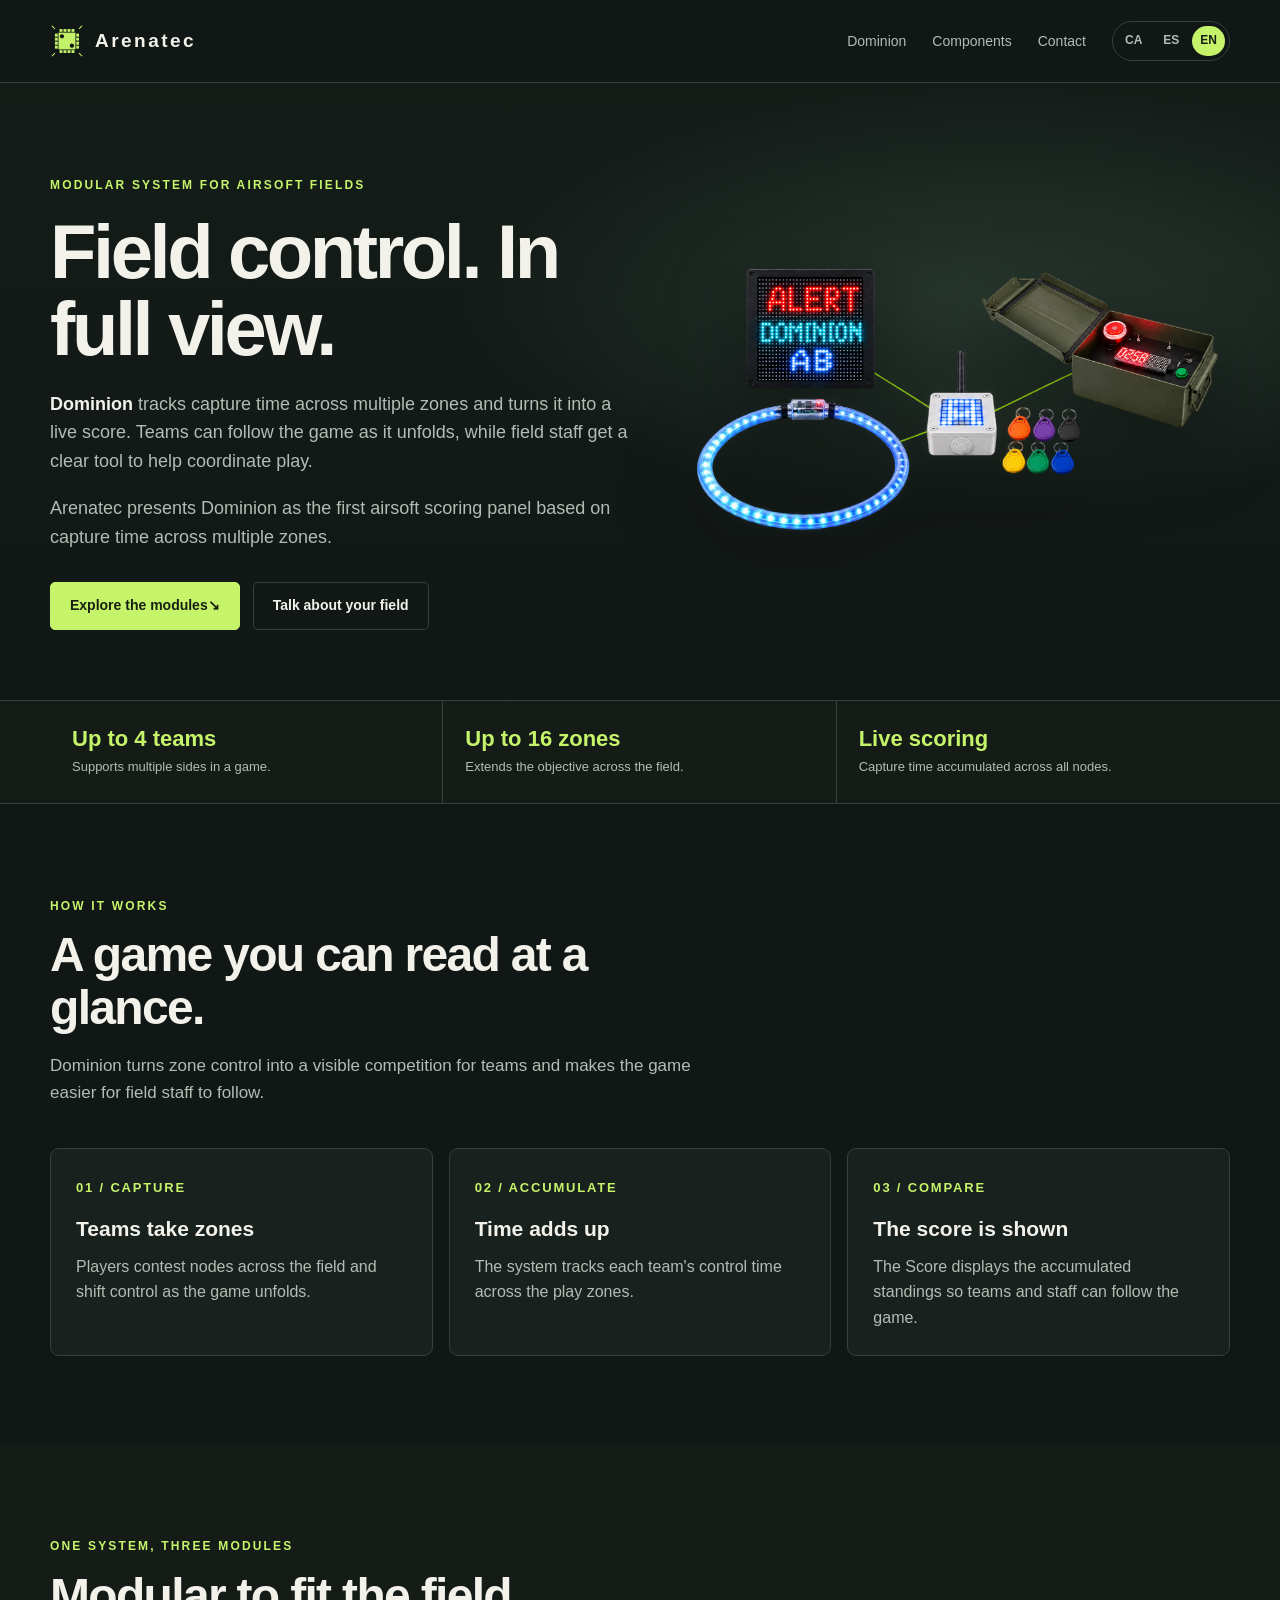
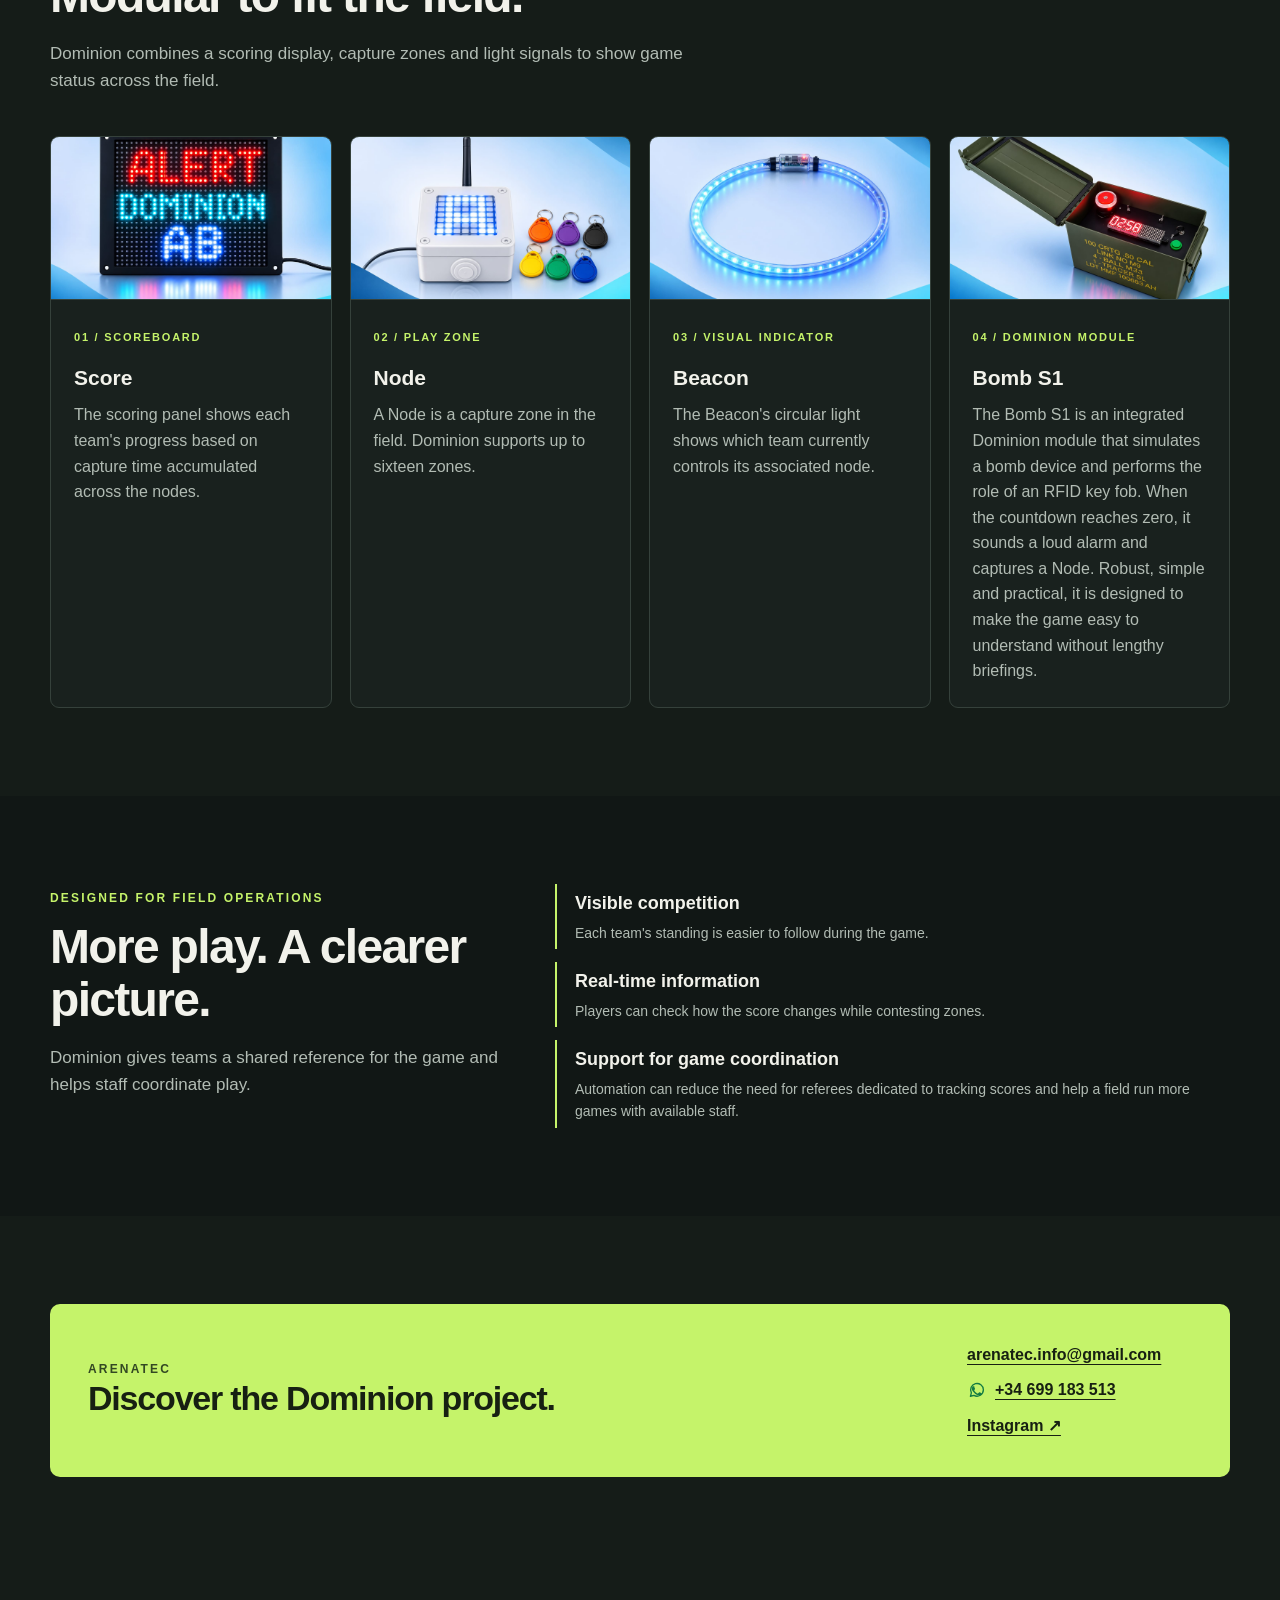
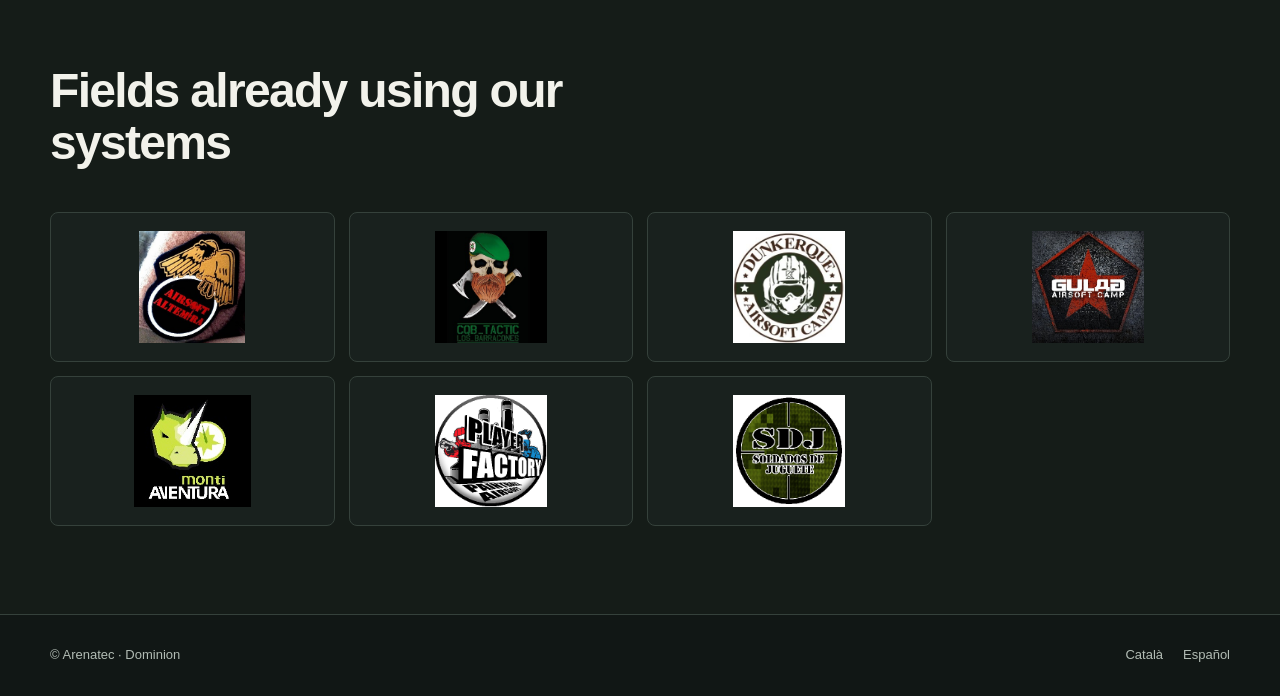
==== commit 3245dda7: "." ====
--- a/index.html
+++ b/index.html
@@ -1,6 +1,6 @@
 <!doctype html>
 <html lang="es">
-<head><meta charset="utf-8"><meta name="viewport" content="width=device-width,initial-scale=1"><meta name="description" content="Dominion de Arenatec: puntuación en directo para partidas de airsoft con hasta cuatro equipos y dieciséis zonas de captura."><meta name="theme-color" content="#111715"><title>Dominion — Arenatec | Puntuación para campos de airsoft</title><link rel="stylesheet" href="css/site.css"><script>(() => { const lang = (navigator.language || "es").toLowerCase(); const page = lang.startsWith("ca") ? "index.ca.html" : lang.startsWith("en") ? "index.en.html" : null; if (page) location.replace(page); })();</script><link rel="icon" type="image/png" href="assets/logos/arenatec-icon.png"><script src="js/product-calculator.js" defer></script></head>
+<head><meta charset="utf-8"><meta name="viewport" content="width=device-width,initial-scale=1"><meta name="description" content="Dominion de Arenatec: puntuación en directo para partidas de airsoft con hasta cuatro equipos y dieciséis zonas de captura."><meta name="theme-color" content="#111715"><title>Dominion — Arenatec | Puntuación para campos de airsoft</title><link rel="stylesheet" href="css/site.css"><script>(() => { const lang = (navigator.language || "es").toLowerCase(); const page = lang.startsWith("ca") ? "index.ca.html" : lang.startsWith("en") ? "index.en.html" : null; if (page) location.replace(page); })();</script><link rel="icon" type="image/png" href="assets/logos/arenatec-icon.png"></head>
 <body><a class="skip" href="#main">Saltar al contenido</a>
 <header class="site-header"><div class="wrap header-row"><a class="brand" href="index.es.html" aria-label="Arenatec, inicio"><img class="brand-logo" src="assets/logos/arenatec-icon.png" alt=""> Arenatec</a><nav class="nav" aria-label="Navegación principal"><a href="#dominion">Dominion</a><a href="#components">Componentes</a><a href="#contact">Contacto</a><div class="languages" aria-label="Elegir idioma"><a href="index.ca.html" lang="ca">CA</a><a href="index.es.html" aria-current="page" lang="es">ES</a><a href="index.en.html" lang="en">EN</a></div></nav></div></header>
 <main id="main">
@@ -8,7 +8,7 @@
 <img class="hero-art" src="assets/img/dominion-system-overview.png" alt="Sistema Dominion con el Node como centro de comunicación conectado al Score, al Beacon y a la Bomb S1"></div></section>
 <section class="proof" aria-label="Capacidad del sistema"><div class="wrap proof-grid"><div class="proof-item"><strong>Hasta 4 equipos</strong><span>Admite distintos bandos en una partida.</span></div><div class="proof-item"><strong>Hasta 16 zonas</strong><span>Amplía el objetivo a varios puntos del campo.</span></div><div class="proof-item"><strong>Puntuación en directo</strong><span>Tiempo de captura acumulado entre todos los nodos.</span></div></div></section>
 <section class="section"><div class="wrap"><div class="section-heading"><span class="eyebrow">Cómo funciona</span><h2>Una partida que se entiende de un vistazo.</h2><p>Dominion convierte el control de zonas en una competición visible para los equipos y más fácil de seguir para el personal del campo.</p></div><div class="steps"><article class="step"><span class="step-number">01 / CAPTURA</span><h3>Los equipos toman zonas</h3><p>Los jugadores disputan los nodos distribuidos por el campo y alternan su control durante la partida.</p></article><article class="step"><span class="step-number">02 / ACUMULA</span><h3>El tiempo suma</h3><p>El sistema contabiliza el tiempo de control de cada equipo a través de las zonas de juego.</p></article><article class="step"><span class="step-number">03 / COMPARA</span><h3>La puntuación se muestra</h3><p>El Score hace visible la situación acumulada para que equipos y organización sigan el ritmo del juego.</p></article></div></div></section>
-<section class="section alt" id="components"><div class="wrap"><div class="section-heading"><span class="eyebrow">Un sistema, tres módulos</span><h2>Modular para adaptarse al campo.</h2><p>Dominion combina una pantalla de puntuación, zonas de captura y señales luminosas para mostrar el estado del juego en el campo.</p></div><div class="modules"><article class="module"><img src="assets/img/Score_1.jpeg" alt="Fotografía real del panel de puntuaciones Dominion Score"><div class="module-copy"><span class="tag">01 / Marcador</span><h3>Score</h3><p>El panel de puntuaciones muestra los equipos y su progreso según el tiempo de captura acumulado en los nodos.</p></div></article><article class="module"><img src="assets/img/Node_1.jpeg" alt="Fotografía real del Node de captura Dominion"><div class="module-copy"><span class="tag">02 / Zona de juego</span><h3>Node</h3><p>El Node corresponde a una zona capturable del campo. Dominion permite configurar hasta dieciséis zonas.</p></div></article><article class="module"><img src="assets/img/Beacon_1.jpeg" alt="Fotografía real del Beacon circular iluminado de Dominion"><div class="module-copy"><span class="tag">03 / Indicador visual</span><h3>Beacon</h3><p>La luz circular del Beacon indica visualmente qué equipo tiene capturado el node asociado.</p></div></article><article class="module"><img src="assets/img/BOMBS1_1.jpeg" alt="Fotografía del Bomb S1 simulado, módulo integrado en el sistema Dominion"><div class="module-copy"><span class="tag">04 / Módulo Dominion</span><h3>Bomb S1</h3><p>El Bomb S1 es un módulo integrado de Dominion que simula un dispositivo bomba y cumple la función de un llavero RFID. Cuando la cuenta atrás llega a cero, activa una potente alarma acústica y captura un Node. Robusta, simple, práctica y económica, está pensada para que la partida se entienda sin grandes explicaciones en el briefing.</p></div></article></div><div class="price-calculator" data-price-calculator data-language="es"><div class="calculator-intro"><span class="tag">Calculadora de precios</span><h3>Calcula el coste de tu equipamiento</h3><p>Elige las cantidades de los módulos Dominion y consulta el subtotal y el total con descuento.</p></div><div class="calculator-layout"><div class="calculator-products"><label class="calculator-product"><span class="calculator-product-name"><img src="assets/img/Node_1.jpeg" alt=""><span class="calculator-product-copy"><strong>Node</strong><small>Zona capturable del campo</small></span></span><span class="calculator-unit-price"><strong>149,00 €</strong><small>Precio unitario actual: <output data-current-unit-price>149,00 €</output></small></span><span class="calculator-quantity"><span>Cantidad</span><input data-quantity data-unit-price="149" data-minimum-price="110" data-minimum-quantity="16" type="number" min="0" step="1" value="0" inputmode="numeric" aria-label="Cantidad de Node"></span></label><label class="calculator-product"><span class="calculator-product-name"><img src="assets/img/Beacon_1.jpeg" alt=""><span class="calculator-product-copy"><strong>Beacon</strong><small>Luz circular para el Node</small></span></span><span class="calculator-unit-price"><strong>89,00 €</strong><small>Precio unitario actual: <output data-current-unit-price>89,00 €</output></small></span><span class="calculator-quantity"><span>Cantidad</span><input data-quantity data-unit-price="89" data-minimum-price="70" data-minimum-quantity="16" type="number" min="0" step="1" value="0" inputmode="numeric" aria-label="Cantidad de Beacon"></span></label><label class="calculator-product"><span class="calculator-product-name"><img src="assets/img/Score_1.jpeg" alt=""><span class="calculator-product-copy"><strong>Score</strong><small>Pantalla de puntuación</small></span></span><span class="calculator-unit-price"><strong>249,00 €</strong><small>Precio unitario actual: <output data-current-unit-price>249,00 €</output></small></span><span class="calculator-quantity"><span>Cantidad</span><input data-quantity data-unit-price="249" data-minimum-price="210" data-minimum-quantity="4" type="number" min="0" step="1" value="0" inputmode="numeric" aria-label="Cantidad de Score"></span></label><label class="calculator-product"><span class="calculator-product-name"><img src="assets/img/BOMBS1_1.jpeg" alt=""><span class="calculator-product-copy"><strong>Bomb S1</strong><small>Bomba simulada con cuenta atrás y alarma</small></span></span><span class="calculator-unit-price"><strong>249,00 €</strong><small>Precio unitario actual: <output data-current-unit-price>249,00 €</output></small></span><span class="calculator-quantity"><span>Cantidad</span><input data-quantity data-unit-price="249" data-minimum-price="219" data-minimum-quantity="4" type="number" min="0" step="1" value="0" inputmode="numeric" aria-label="Cantidad de Bomb S1"></span></label><label class="calculator-product"><span class="calculator-product-name"><img src="assets/img/rfid-keychain-colors.png" alt=""><span class="calculator-product-copy"><strong>Llavero RFID</strong><small>Por llavero individual. La imagen muestra los colores disponibles, no un paquete de seis.</small></span></span><span class="calculator-unit-price"><strong>1,00 €</strong><small>Precio por unidad: <output data-current-unit-price>1,00 €</output></small></span><span class="calculator-quantity"><span>Unidades</span><input data-quantity data-unit-price="1" data-minimum-price="0.75" data-minimum-quantity="10" type="number" min="0" step="1" value="0" inputmode="numeric" aria-label="Cantidad de llaveros RFID (unidades)"></span></label></div><aside class="calculator-summary" aria-label="Resumen"><h4>Resumen</h4><dl><div><dt>Unidades totales</dt><dd data-item-count>0</dd></div><div><dt>Subtotal</dt><dd><output data-subtotal>0,00 €</output></dd></div><div><dt>Descuento</dt><dd><output data-discount>0,00 €</output></dd></div><div class="calculator-grand-total"><dt>Total</dt><dd><output data-total aria-live="polite">0,00 €</output></dd></div></dl></aside></div><p class="calculator-purchase-notes"><span>Batería no incluida (el sistema se alimenta por USB).</span><span>Envío incluido en pedidos superiores a 200 €.</span></p><noscript><p class="calculator-nojs">El cálculo automático necesita JavaScript. Los productos y sus precios unitarios siguen disponibles.</p></noscript></div></div></section>
+<section class="section alt" id="components"><div class="wrap"><div class="section-heading"><span class="eyebrow">Un sistema, tres módulos</span><h2>Modular para adaptarse al campo.</h2><p>Dominion combina una pantalla de puntuación, zonas de captura y señales luminosas para mostrar el estado del juego en el campo.</p></div><div class="modules"><article class="module"><img src="assets/img/Score_1.jpeg" alt="Fotografía real del panel de puntuaciones Dominion Score"><div class="module-copy"><span class="tag">01 / Marcador</span><h3>Score</h3><p>El panel de puntuaciones muestra los equipos y su progreso según el tiempo de captura acumulado en los nodos.</p></div></article><article class="module"><img src="assets/img/Node_1.jpeg" alt="Fotografía real del Node de captura Dominion"><div class="module-copy"><span class="tag">02 / Zona de juego</span><h3>Node</h3><p>El Node corresponde a una zona capturable del campo. Dominion permite configurar hasta dieciséis zonas.</p></div></article><article class="module"><img src="assets/img/Beacon_1.jpeg" alt="Fotografía real del Beacon circular iluminado de Dominion"><div class="module-copy"><span class="tag">03 / Indicador visual</span><h3>Beacon</h3><p>La luz circular del Beacon indica visualmente qué equipo tiene capturado el node asociado.</p></div></article><article class="module"><img src="assets/img/BOMBS1_1.jpeg" alt="Fotografía del Bomb S1 simulado, módulo integrado en el sistema Dominion"><div class="module-copy"><span class="tag">04 / Módulo Dominion</span><h3>Bomb S1</h3><p>El Bomb S1 es un módulo integrado de Dominion que simula un dispositivo bomba y cumple la función de un llavero RFID. Cuando la cuenta atrás llega a cero, activa una potente alarma acústica y captura un Node. Robusta, simple y práctica, está pensada para que la partida se entienda sin grandes explicaciones en el briefing.</p></div></article></div></div></section>
 <section class="section"><div class="wrap benefit-grid"><div><span class="eyebrow">Pensado para la operación</span><h2>Más juego. Una lectura más clara.</h2><p class="body-copy">Dominion ofrece a los equipos una referencia compartida de la partida y ayuda al personal a coordinar los momentos de juego.</p></div><div class="benefits"><div class="benefit"><strong>Competición visible</strong><span>La situación de cada equipo es más fácil de seguir durante la partida.</span></div><div class="benefit"><strong>Información en tiempo real</strong><span>Los jugadores pueden consultar cómo evoluciona la puntuación mientras disputan las zonas.</span></div><div class="benefit"><strong>Apoyo para coordinar el juego</strong><span>La automatización puede reducir la necesidad de árbitros dedicados a controlar la puntuación y ayudar al campo a organizar más partidas con el personal disponible.</span></div></div></div></section>
-<section class="section alt" id="contact"><div class="wrap"><div class="contact-panel"><div><span class="eyebrow" style="color:#334823">Arenatec</span><h2>Lleva Dominion a tu campo.</h2><p>Cuéntanos cómo organizas las partidas y te ayudaremos a valorar qué módulos necesitas.</p></div><div class="contact-links"><a href="mailto:arenatec.info@gmail.com">arenatec.info@gmail.com</a><a class="whatsapp-link" href="https://wa.me/34699183513" target="_blank" rel="noopener noreferrer" aria-label="Abrir conversación de WhatsApp con Arenatec, +34 699 183 513"><svg class="whatsapp-icon" viewBox="0 0 32 32" aria-hidden="true" focusable="false"><path d="M26.2 15.7a10.2 10.2 0 0 1-15.1 8.9L5.5 26l1.5-5.4a10.2 10.2 0 1 1 19.2-4.9Z" fill="none" stroke="currentColor" stroke-width="2.1" stroke-linejoin="round"/><path d="M12.1 10.4c-.4-.5-.7-.5-1-.5h-.8c-.3 0-.8.1-1.1.5-.4.4-1.4 1.4-1.4 3.4s1.4 4 1.6 4.3c.2.3 2.7 4.4 6.7 6 3.3 1.3 4 .9 4.7.9.7-.1 2.3-.9 2.6-1.8.3-.9.3-1.7.2-1.8-.1-.2-.4-.3-.8-.5l-2.6-1.2c-.4-.2-.7-.3-1 .2-.3.4-1 1.2-1.3 1.4-.2.3-.5.3-.9.1-.4-.2-1.7-.6-3.2-2a12.3 12.3 0 0 1-2.2-2.7c-.2-.4 0-.7.2-.9l.6-.7c.2-.2.3-.4.4-.7.1-.3 0-.5-.1-.7l-1.2-2.8Z" fill="currentColor"/></svg>+34 699 183 513</a><a href="https://www.instagram.com/arenatec.info/" target="_blank" rel="noopener noreferrer">Instagram ↗</a></div></div></div></section>
-<section class="section alt clients-section" id="clients"><div class="wrap"><div class="section-heading"><span class="eyebrow">Clientes ArenaTec</span><h2>Campos que ya utilizan nuestros productos</h2></div><div class="client-logos"><figure class="client-logo"><img src="assets/clients/altemira.jpg" alt="Logotipo de Airsoft Altemira"></figure><figure class="client-logo"><img src="assets/clients/cqbBarracones.jpeg" alt="Logotipo de CQB Tactic Los Barracones"></figure><figure class="client-logo"><img src="assets/clients/dunkerque.jpg" alt="Logotipo de Dunkerque Airsoft Camp"></figure><figure class="client-logo"><img src="assets/clients/gulag.jpg" alt="Logotipo de Gulag Airsoft Camp"></figure><figure class="client-logo"><img src="assets/clients/montiAventura.jpg" alt="Logotipo de Monti Aventura"></figure><figure class="client-logo"><img src="assets/clients/playerFactory.png" alt="Logotipo de Player Factory Airsoft"></figure><figure class="client-logo"><img src="assets/clients/sdj.png" alt="Logotipo de SDJ Soldados de Juguete"></figure></div></div></section></main><footer class="site-footer"><div class="wrap footer-row"><span>© Arenatec · Dominion</span><div class="footer-links"><a href="index.ca.html" lang="ca">Català</a><a href="index.en.html" lang="en">English</a></div></div></footer></body></html>
+<section class="section alt" id="contact"><div class="wrap"><div class="contact-panel"><div><span class="eyebrow" style="color:#334823">Arenatec</span><h2>Conoce el proyecto Dominion.</h2></div><div class="contact-links"><a href="mailto:arenatec.info@gmail.com">arenatec.info@gmail.com</a><a class="whatsapp-link" href="https://wa.me/34699183513" target="_blank" rel="noopener noreferrer" aria-label="Abrir conversación de WhatsApp con Arenatec, +34 699 183 513"><svg class="whatsapp-icon" viewBox="0 0 32 32" aria-hidden="true" focusable="false"><path d="M26.2 15.7a10.2 10.2 0 0 1-15.1 8.9L5.5 26l1.5-5.4a10.2 10.2 0 1 1 19.2-4.9Z" fill="none" stroke="currentColor" stroke-width="2.1" stroke-linejoin="round"/><path d="M12.1 10.4c-.4-.5-.7-.5-1-.5h-.8c-.3 0-.8.1-1.1.5-.4.4-1.4 1.4-1.4 3.4s1.4 4 1.6 4.3c.2.3 2.7 4.4 6.7 6 3.3 1.3 4 .9 4.7.9.7-.1 2.3-.9 2.6-1.8.3-.9.3-1.7.2-1.8-.1-.2-.4-.3-.8-.5l-2.6-1.2c-.4-.2-.7-.3-1 .2-.3.4-1 1.2-1.3 1.4-.2.3-.5.3-.9.1-.4-.2-1.7-.6-3.2-2a12.3 12.3 0 0 1-2.2-2.7c-.2-.4 0-.7.2-.9l.6-.7c.2-.2.3-.4.4-.7.1-.3 0-.5-.1-.7l-1.2-2.8Z" fill="currentColor"/></svg>+34 699 183 513</a><a href="https://www.instagram.com/arenatec.info/" target="_blank" rel="noopener noreferrer">Instagram ↗</a></div></div></div></section>
+<section class="section alt clients-section" id="clients"><div class="wrap"><div class="section-heading"><h2>Campos que ya utilizan nuestros sistemas</h2></div><div class="client-logos"><figure class="client-logo"><img src="assets/clients/altemira.jpg" alt="Logotipo de Airsoft Altemira"></figure><figure class="client-logo"><img src="assets/clients/cqbBarracones.jpeg" alt="Logotipo de CQB Tactic Los Barracones"></figure><figure class="client-logo"><img src="assets/clients/dunkerque.jpg" alt="Logotipo de Dunkerque Airsoft Camp"></figure><figure class="client-logo"><img src="assets/clients/gulag.jpg" alt="Logotipo de Gulag Airsoft Camp"></figure><figure class="client-logo"><img src="assets/clients/montiAventura.jpg" alt="Logotipo de Monti Aventura"></figure><figure class="client-logo"><img src="assets/clients/playerFactory.png" alt="Logotipo de Player Factory Airsoft"></figure><figure class="client-logo"><img src="assets/clients/sdj.png" alt="Logotipo de SDJ Soldados de Juguete"></figure></div></div></section></main><footer class="site-footer"><div class="wrap footer-row"><span>© Arenatec · Dominion</span><div class="footer-links"><a href="index.ca.html" lang="ca">Català</a><a href="index.en.html" lang="en">English</a></div></div></footer></body></html>
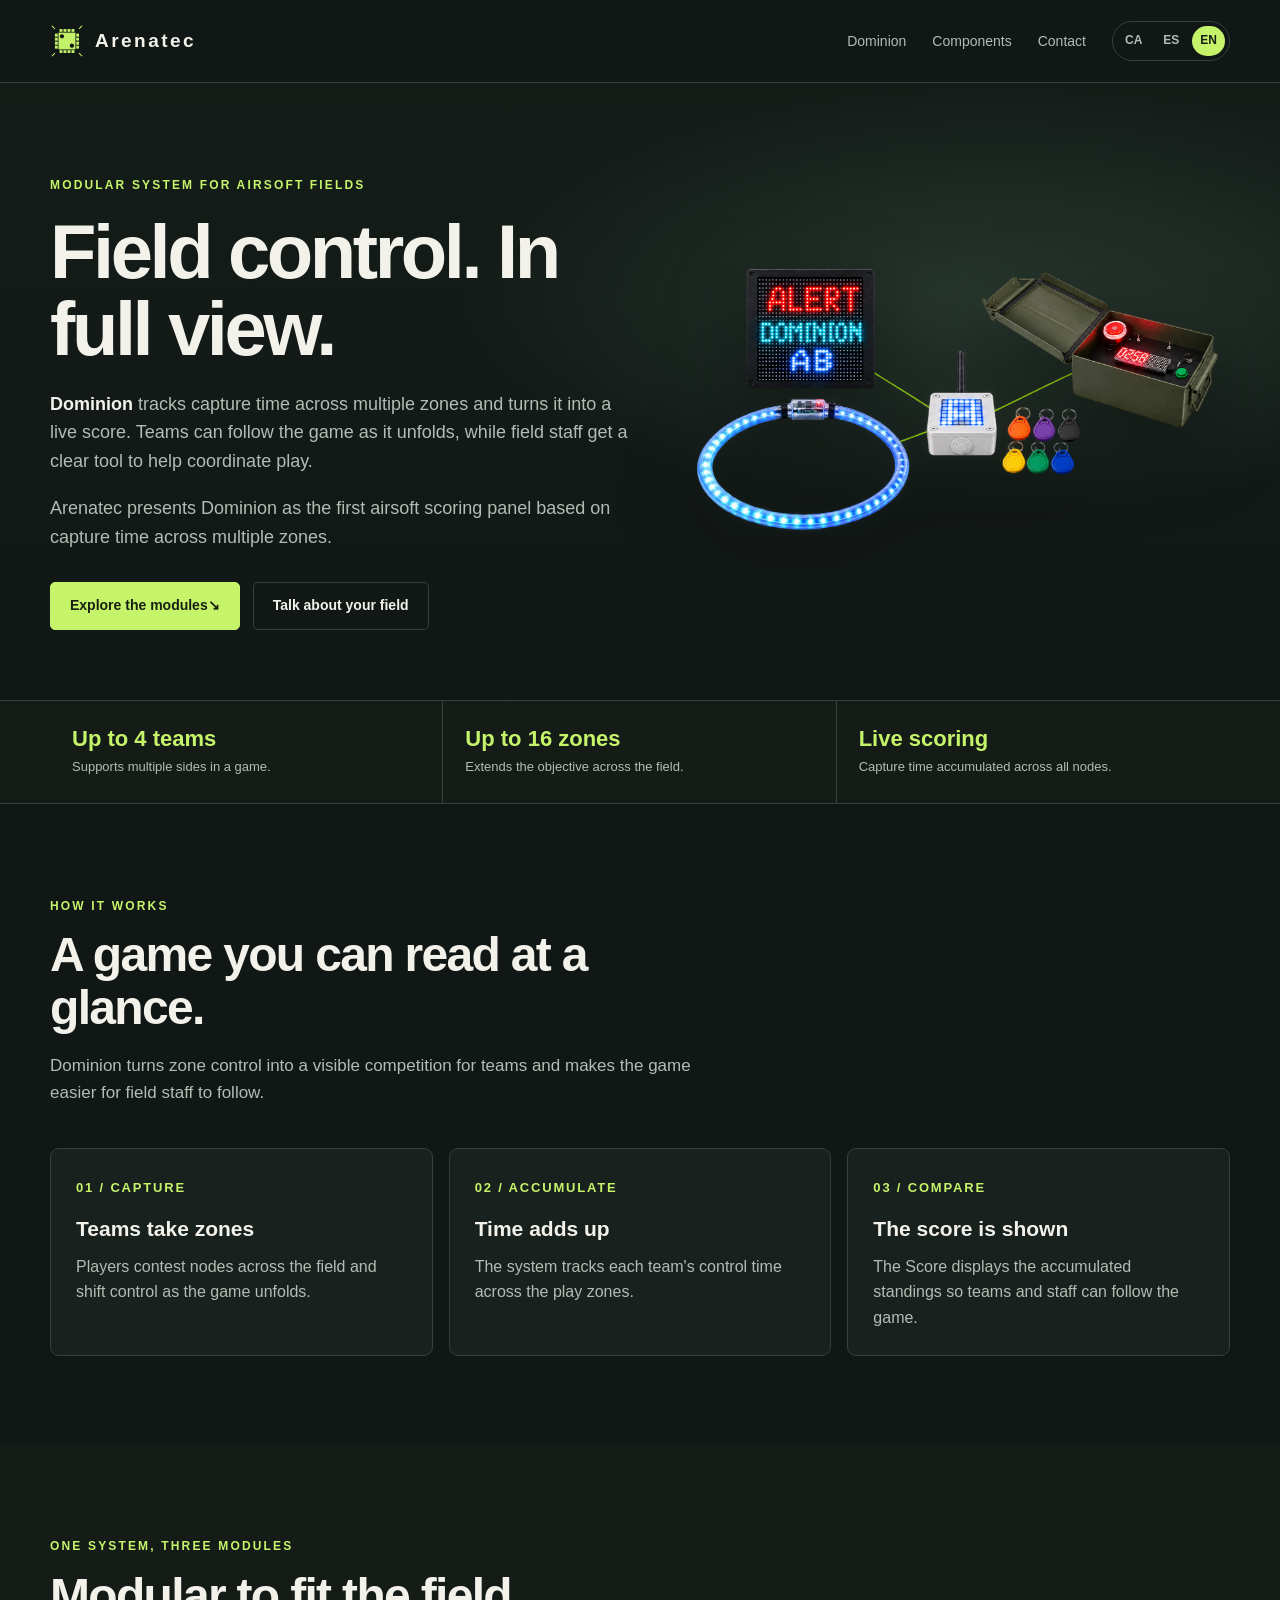
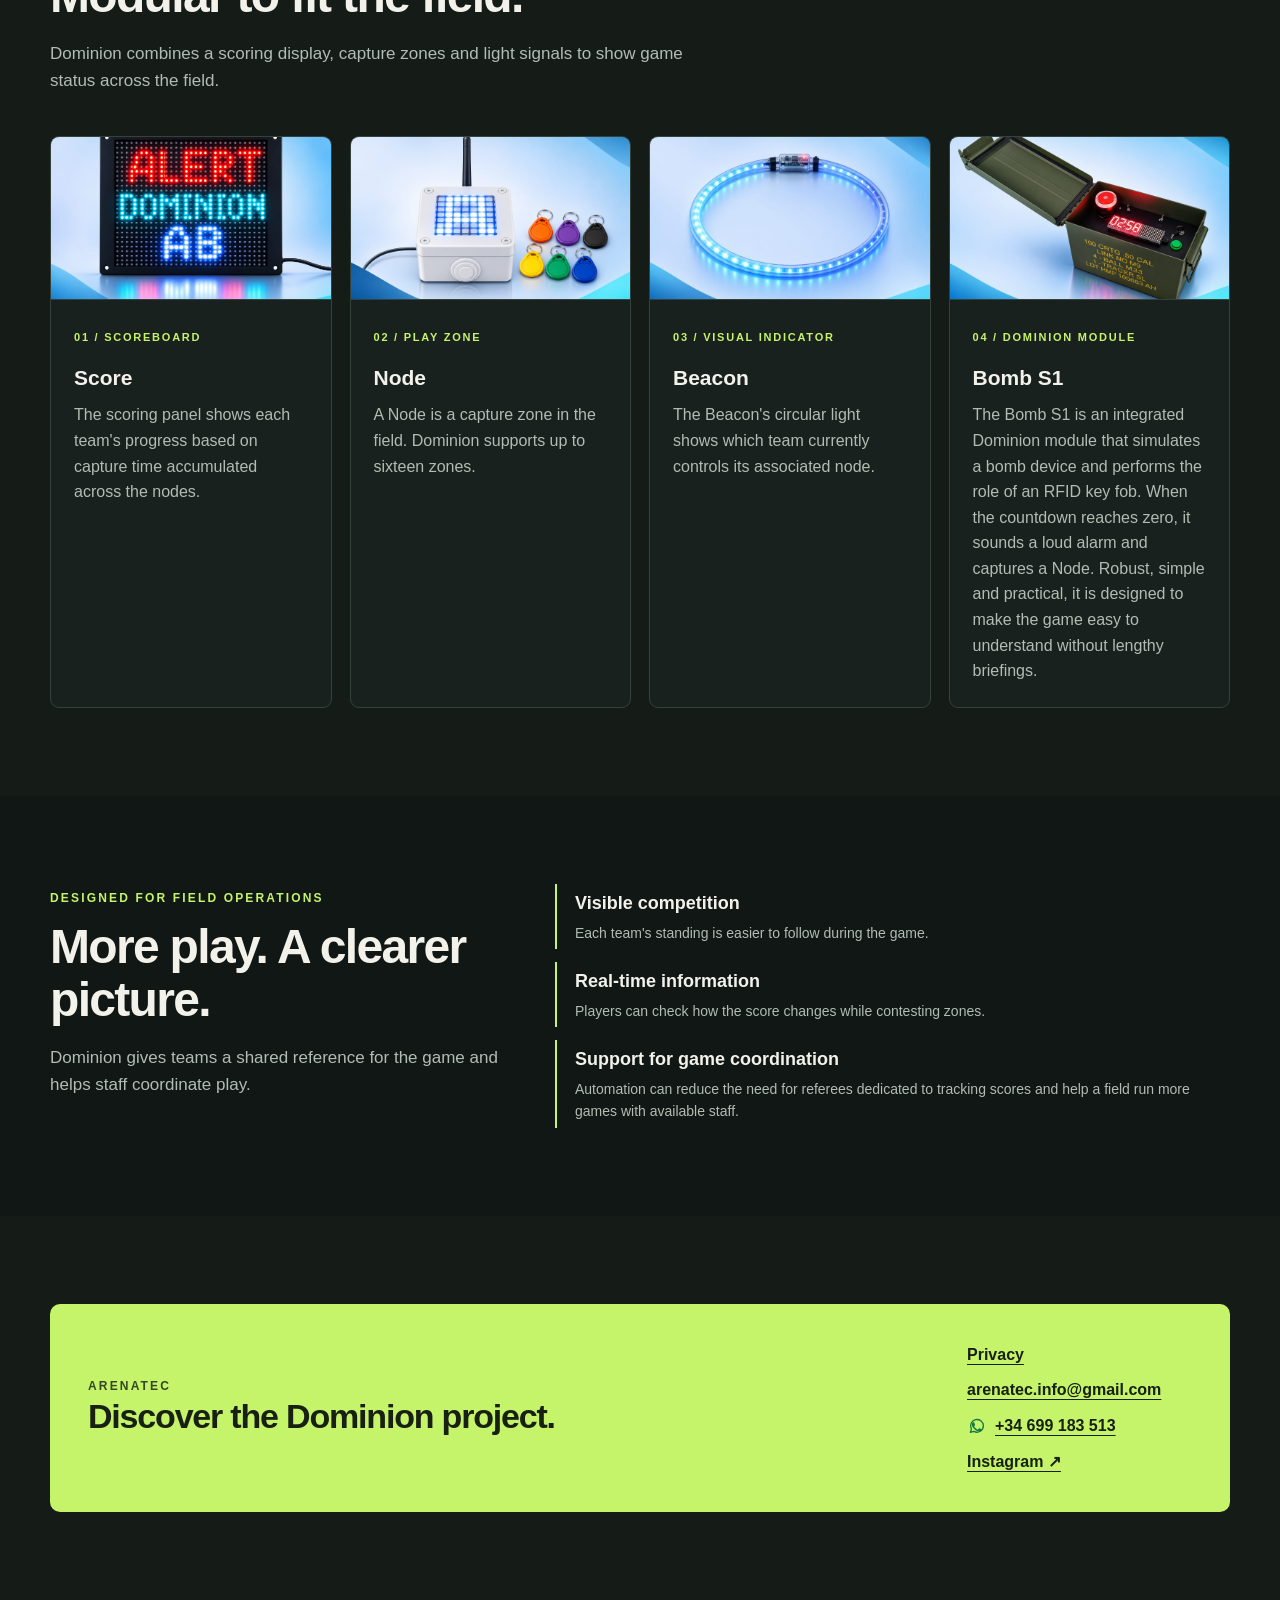
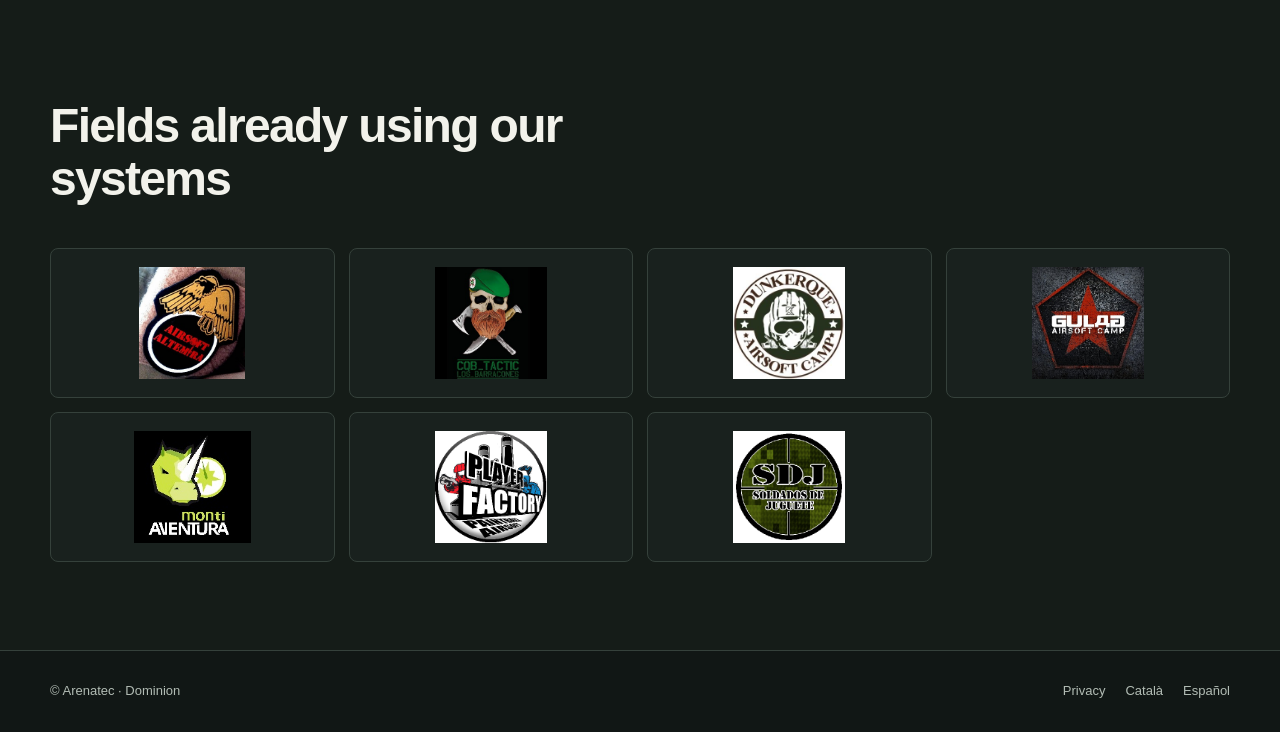
==== commit 3ec9a0a8: "." ====
--- a/index.html
+++ b/index.html
@@ -10,5 +10,5 @@
 <section class="section"><div class="wrap"><div class="section-heading"><span class="eyebrow">Cómo funciona</span><h2>Una partida que se entiende de un vistazo.</h2><p>Dominion convierte el control de zonas en una competición visible para los equipos y más fácil de seguir para el personal del campo.</p></div><div class="steps"><article class="step"><span class="step-number">01 / CAPTURA</span><h3>Los equipos toman zonas</h3><p>Los jugadores disputan los nodos distribuidos por el campo y alternan su control durante la partida.</p></article><article class="step"><span class="step-number">02 / ACUMULA</span><h3>El tiempo suma</h3><p>El sistema contabiliza el tiempo de control de cada equipo a través de las zonas de juego.</p></article><article class="step"><span class="step-number">03 / COMPARA</span><h3>La puntuación se muestra</h3><p>El Score hace visible la situación acumulada para que equipos y organización sigan el ritmo del juego.</p></article></div></div></section>
 <section class="section alt" id="components"><div class="wrap"><div class="section-heading"><span class="eyebrow">Un sistema, tres módulos</span><h2>Modular para adaptarse al campo.</h2><p>Dominion combina una pantalla de puntuación, zonas de captura y señales luminosas para mostrar el estado del juego en el campo.</p></div><div class="modules"><article class="module"><img src="assets/img/Score_1.jpeg" alt="Fotografía real del panel de puntuaciones Dominion Score"><div class="module-copy"><span class="tag">01 / Marcador</span><h3>Score</h3><p>El panel de puntuaciones muestra los equipos y su progreso según el tiempo de captura acumulado en los nodos.</p></div></article><article class="module"><img src="assets/img/Node_1.jpeg" alt="Fotografía real del Node de captura Dominion"><div class="module-copy"><span class="tag">02 / Zona de juego</span><h3>Node</h3><p>El Node corresponde a una zona capturable del campo. Dominion permite configurar hasta dieciséis zonas.</p></div></article><article class="module"><img src="assets/img/Beacon_1.jpeg" alt="Fotografía real del Beacon circular iluminado de Dominion"><div class="module-copy"><span class="tag">03 / Indicador visual</span><h3>Beacon</h3><p>La luz circular del Beacon indica visualmente qué equipo tiene capturado el node asociado.</p></div></article><article class="module"><img src="assets/img/BOMBS1_1.jpeg" alt="Fotografía del Bomb S1 simulado, módulo integrado en el sistema Dominion"><div class="module-copy"><span class="tag">04 / Módulo Dominion</span><h3>Bomb S1</h3><p>El Bomb S1 es un módulo integrado de Dominion que simula un dispositivo bomba y cumple la función de un llavero RFID. Cuando la cuenta atrás llega a cero, activa una potente alarma acústica y captura un Node. Robusta, simple y práctica, está pensada para que la partida se entienda sin grandes explicaciones en el briefing.</p></div></article></div></div></section>
 <section class="section"><div class="wrap benefit-grid"><div><span class="eyebrow">Pensado para la operación</span><h2>Más juego. Una lectura más clara.</h2><p class="body-copy">Dominion ofrece a los equipos una referencia compartida de la partida y ayuda al personal a coordinar los momentos de juego.</p></div><div class="benefits"><div class="benefit"><strong>Competición visible</strong><span>La situación de cada equipo es más fácil de seguir durante la partida.</span></div><div class="benefit"><strong>Información en tiempo real</strong><span>Los jugadores pueden consultar cómo evoluciona la puntuación mientras disputan las zonas.</span></div><div class="benefit"><strong>Apoyo para coordinar el juego</strong><span>La automatización puede reducir la necesidad de árbitros dedicados a controlar la puntuación y ayudar al campo a organizar más partidas con el personal disponible.</span></div></div></div></section>
-<section class="section alt" id="contact"><div class="wrap"><div class="contact-panel"><div><span class="eyebrow" style="color:#334823">Arenatec</span><h2>Conoce el proyecto Dominion.</h2></div><div class="contact-links"><a href="mailto:arenatec.info@gmail.com">arenatec.info@gmail.com</a><a class="whatsapp-link" href="https://wa.me/34699183513" target="_blank" rel="noopener noreferrer" aria-label="Abrir conversación de WhatsApp con Arenatec, +34 699 183 513"><svg class="whatsapp-icon" viewBox="0 0 32 32" aria-hidden="true" focusable="false"><path d="M26.2 15.7a10.2 10.2 0 0 1-15.1 8.9L5.5 26l1.5-5.4a10.2 10.2 0 1 1 19.2-4.9Z" fill="none" stroke="currentColor" stroke-width="2.1" stroke-linejoin="round"/><path d="M12.1 10.4c-.4-.5-.7-.5-1-.5h-.8c-.3 0-.8.1-1.1.5-.4.4-1.4 1.4-1.4 3.4s1.4 4 1.6 4.3c.2.3 2.7 4.4 6.7 6 3.3 1.3 4 .9 4.7.9.7-.1 2.3-.9 2.6-1.8.3-.9.3-1.7.2-1.8-.1-.2-.4-.3-.8-.5l-2.6-1.2c-.4-.2-.7-.3-1 .2-.3.4-1 1.2-1.3 1.4-.2.3-.5.3-.9.1-.4-.2-1.7-.6-3.2-2a12.3 12.3 0 0 1-2.2-2.7c-.2-.4 0-.7.2-.9l.6-.7c.2-.2.3-.4.4-.7.1-.3 0-.5-.1-.7l-1.2-2.8Z" fill="currentColor"/></svg>+34 699 183 513</a><a href="https://www.instagram.com/arenatec.info/" target="_blank" rel="noopener noreferrer">Instagram ↗</a></div></div></div></section>
-<section class="section alt clients-section" id="clients"><div class="wrap"><div class="section-heading"><h2>Campos que ya utilizan nuestros sistemas</h2></div><div class="client-logos"><figure class="client-logo"><img src="assets/clients/altemira.jpg" alt="Logotipo de Airsoft Altemira"></figure><figure class="client-logo"><img src="assets/clients/cqbBarracones.jpeg" alt="Logotipo de CQB Tactic Los Barracones"></figure><figure class="client-logo"><img src="assets/clients/dunkerque.jpg" alt="Logotipo de Dunkerque Airsoft Camp"></figure><figure class="client-logo"><img src="assets/clients/gulag.jpg" alt="Logotipo de Gulag Airsoft Camp"></figure><figure class="client-logo"><img src="assets/clients/montiAventura.jpg" alt="Logotipo de Monti Aventura"></figure><figure class="client-logo"><img src="assets/clients/playerFactory.png" alt="Logotipo de Player Factory Airsoft"></figure><figure class="client-logo"><img src="assets/clients/sdj.png" alt="Logotipo de SDJ Soldados de Juguete"></figure></div></div></section></main><footer class="site-footer"><div class="wrap footer-row"><span>© Arenatec · Dominion</span><div class="footer-links"><a href="index.ca.html" lang="ca">Català</a><a href="index.en.html" lang="en">English</a></div></div></footer></body></html>
+<section class="section alt" id="contact"><div class="wrap"><div class="contact-panel"><div><span class="eyebrow" style="color:#334823">Arenatec</span><h2>Conoce el proyecto Dominion.</h2></div><div class="contact-links"><a href="privacidad.es.html">Privacidad</a><a href="mailto:arenatec.info@gmail.com">arenatec.info@gmail.com</a><a class="whatsapp-link" href="https://wa.me/34699183513" target="_blank" rel="noopener noreferrer" aria-label="Abrir conversación de WhatsApp con Arenatec, +34 699 183 513"><svg class="whatsapp-icon" viewBox="0 0 32 32" aria-hidden="true" focusable="false"><path d="M26.2 15.7a10.2 10.2 0 0 1-15.1 8.9L5.5 26l1.5-5.4a10.2 10.2 0 1 1 19.2-4.9Z" fill="none" stroke="currentColor" stroke-width="2.1" stroke-linejoin="round"/><path d="M12.1 10.4c-.4-.5-.7-.5-1-.5h-.8c-.3 0-.8.1-1.1.5-.4.4-1.4 1.4-1.4 3.4s1.4 4 1.6 4.3c.2.3 2.7 4.4 6.7 6 3.3 1.3 4 .9 4.7.9.7-.1 2.3-.9 2.6-1.8.3-.9.3-1.7.2-1.8-.1-.2-.4-.3-.8-.5l-2.6-1.2c-.4-.2-.7-.3-1 .2-.3.4-1 1.2-1.3 1.4-.2.3-.5.3-.9.1-.4-.2-1.7-.6-3.2-2a12.3 12.3 0 0 1-2.2-2.7c-.2-.4 0-.7.2-.9l.6-.7c.2-.2.3-.4.4-.7.1-.3 0-.5-.1-.7l-1.2-2.8Z" fill="currentColor"/></svg>+34 699 183 513</a><a href="https://www.instagram.com/arenatec.info/" target="_blank" rel="noopener noreferrer">Instagram ↗</a></div></div></div></section>
+<section class="section alt clients-section" id="clients"><div class="wrap"><div class="section-heading"><h2>Campos que ya utilizan nuestros sistemas</h2></div><div class="client-logos"><figure class="client-logo"><img src="assets/clients/altemira.jpg" alt="Logotipo de Airsoft Altemira"></figure><figure class="client-logo"><img src="assets/clients/cqbBarracones.jpeg" alt="Logotipo de CQB Tactic Los Barracones"></figure><figure class="client-logo"><img src="assets/clients/dunkerque.jpg" alt="Logotipo de Dunkerque Airsoft Camp"></figure><figure class="client-logo"><img src="assets/clients/gulag.jpg" alt="Logotipo de Gulag Airsoft Camp"></figure><figure class="client-logo"><img src="assets/clients/montiAventura.jpg" alt="Logotipo de Monti Aventura"></figure><figure class="client-logo"><img src="assets/clients/playerFactory.png" alt="Logotipo de Player Factory Airsoft"></figure><figure class="client-logo"><img src="assets/clients/sdj.png" alt="Logotipo de SDJ Soldados de Juguete"></figure></div></div></section></main><footer class="site-footer"><div class="wrap footer-row"><span>© Arenatec · Dominion</span><div class="footer-links"><a href="privacidad.es.html">Privacidad</a><a href="index.ca.html" lang="ca">Català</a><a href="index.en.html" lang="en">English</a></div></div></footer></body></html>
